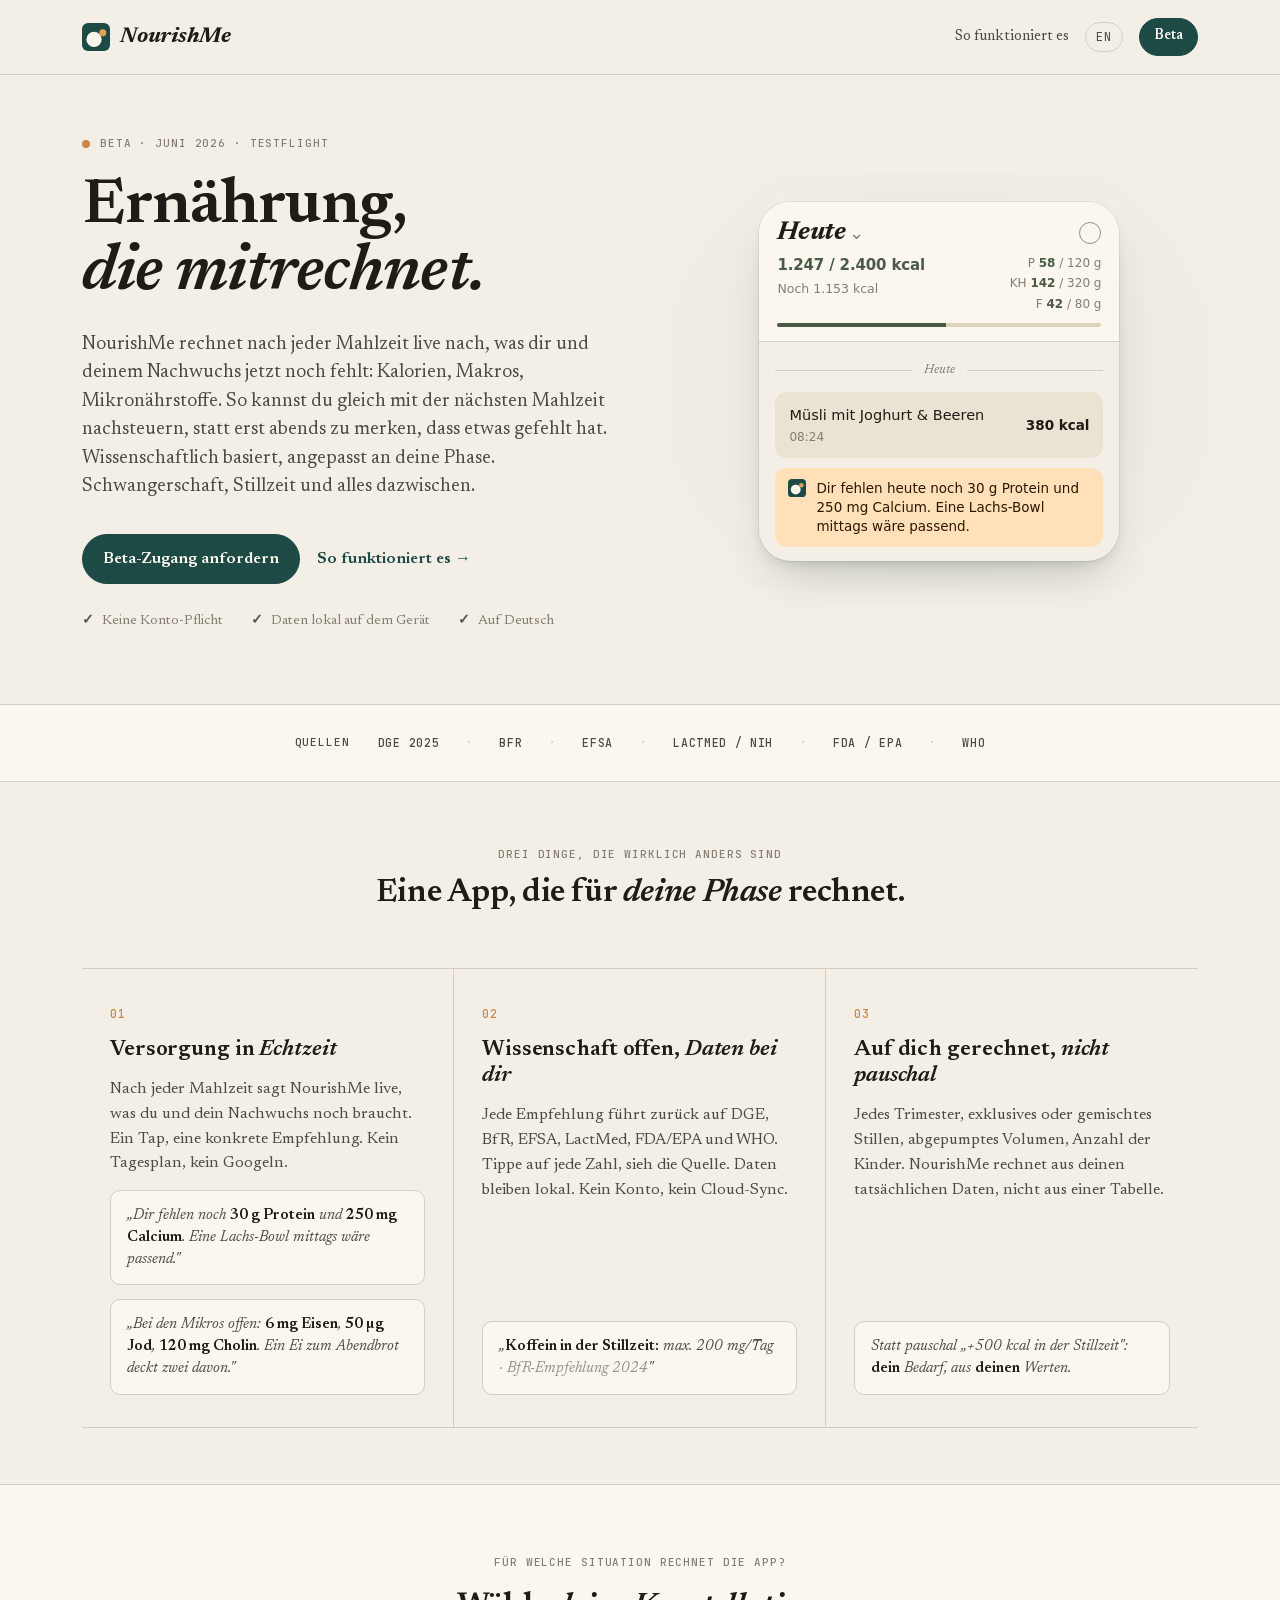
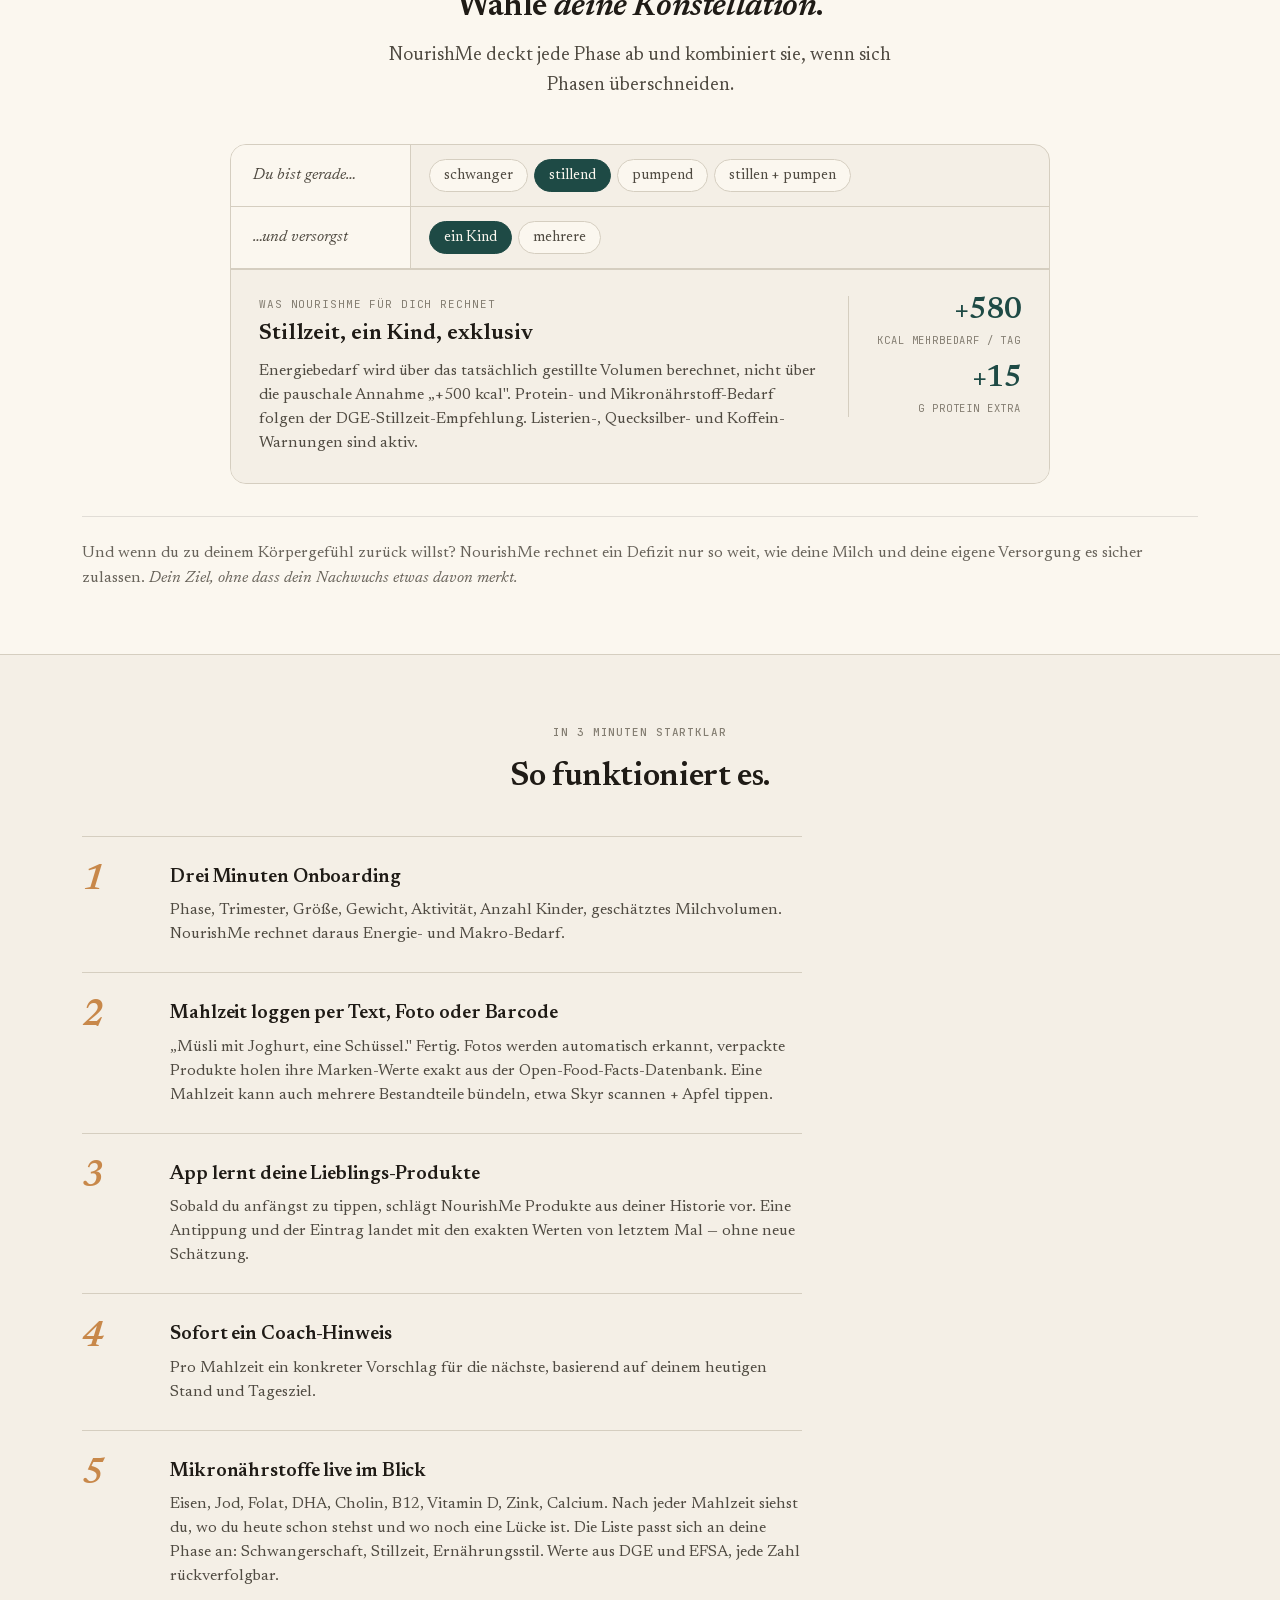
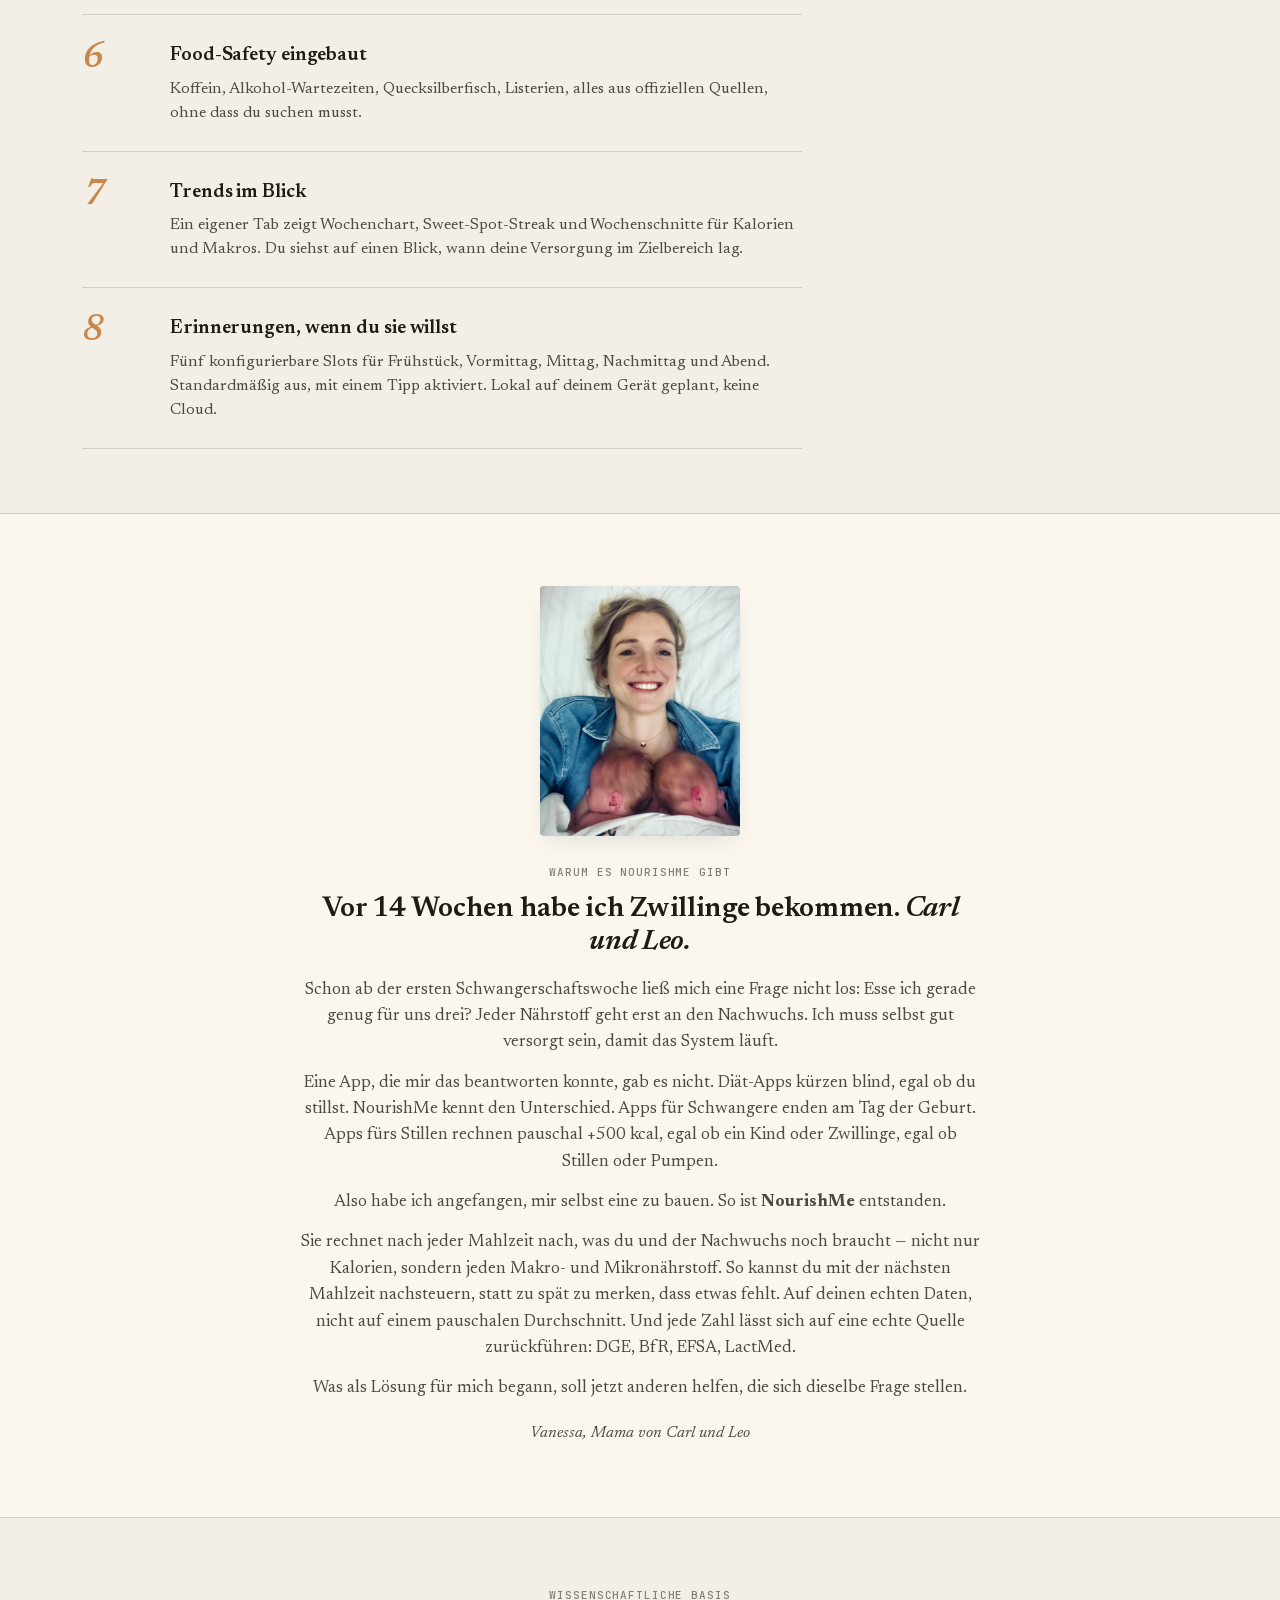
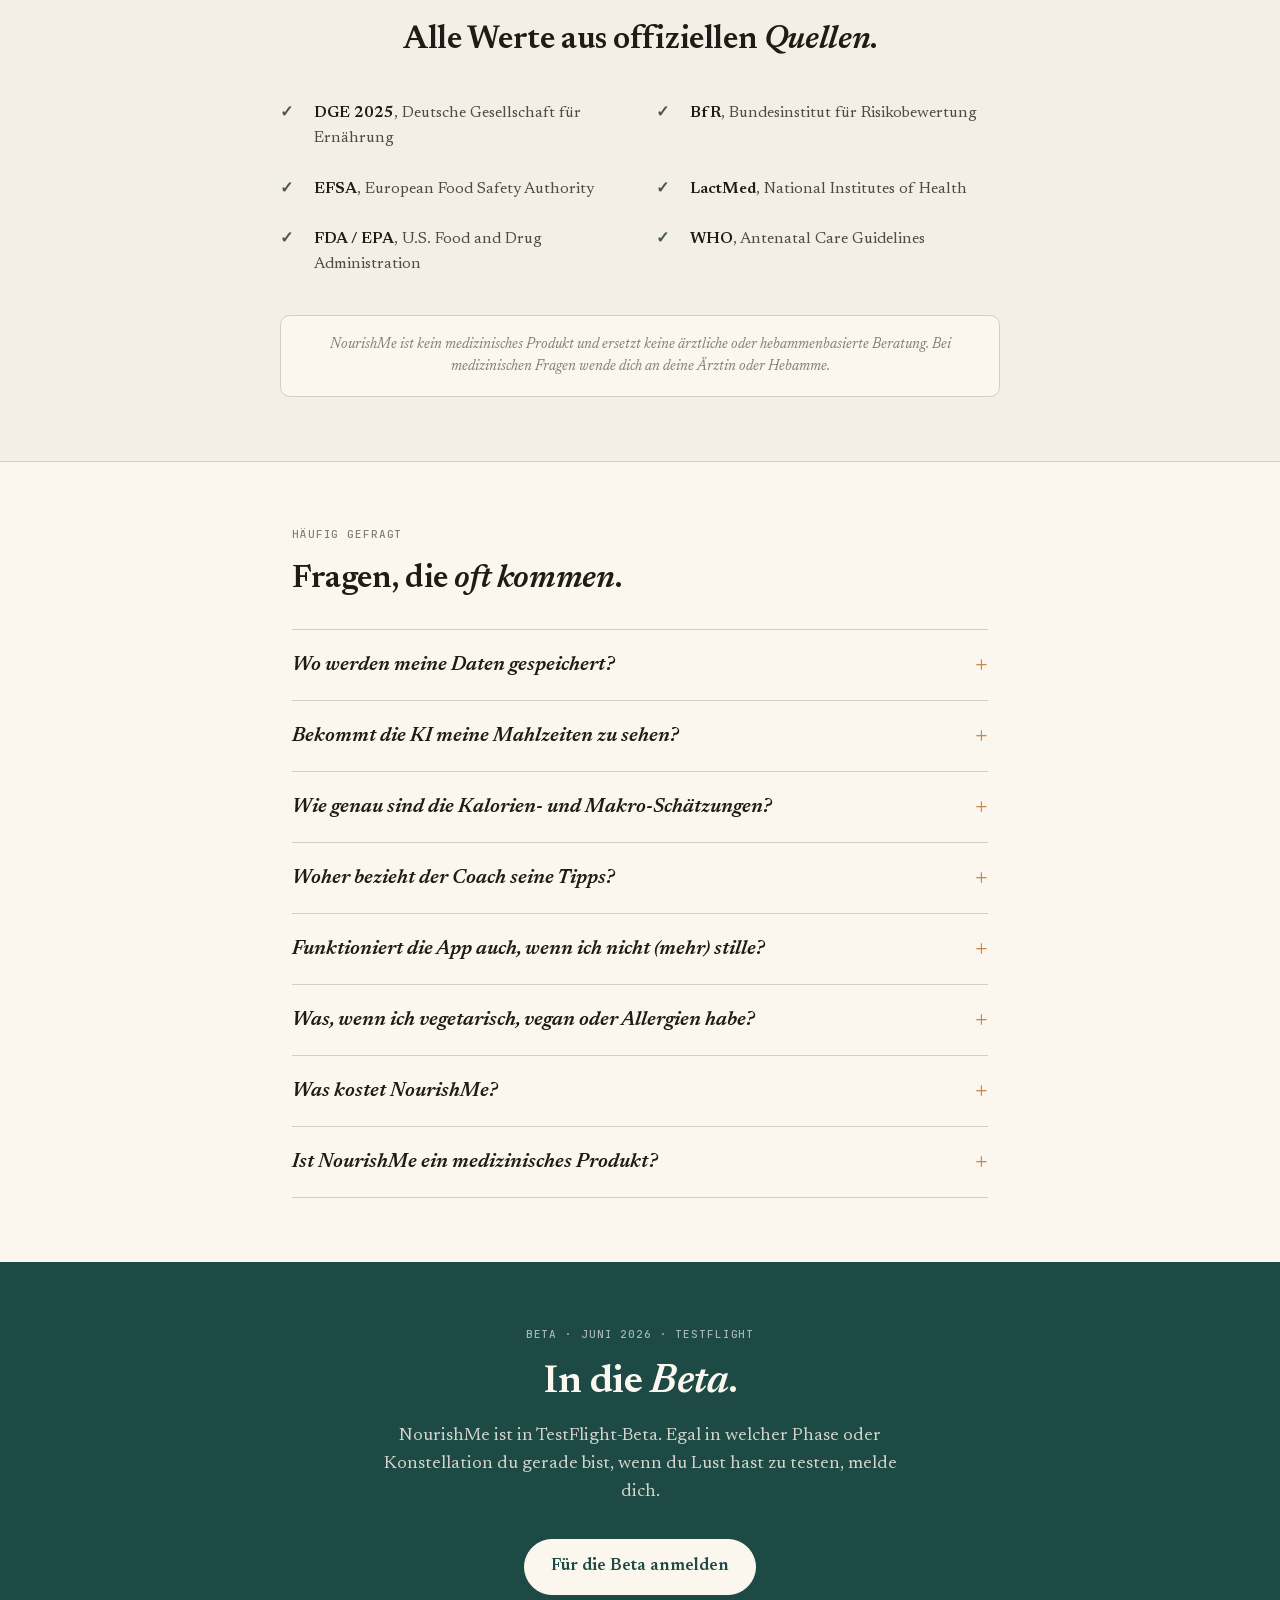
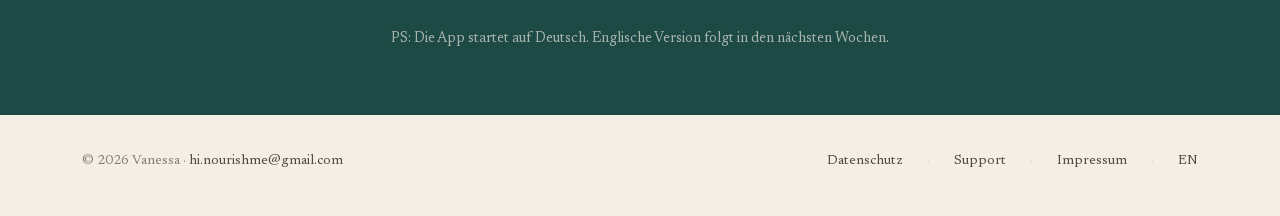
==== docs/index.html @ 686f520e "Landing: sharpen villain line + add the body-focus moment (DE + EN) Per the marketing briefing: now " ====
<!DOCTYPE html>
<html lang="de">
<head>
<meta charset="UTF-8">
<meta name="viewport" content="width=device-width, initial-scale=1">
<title>NourishMe · Ernährung, die mitrechnet.</title>
<style>
  /* Self-hosted variable fonts (latin subset). No external requests. */
  @font-face {
    font-family: 'Newsreader';
    font-style: normal;
    font-weight: 400 700;
    font-display: swap;
    src: url('fonts/newsreader-var.woff2') format('woff2');
  }
  @font-face {
    font-family: 'Newsreader';
    font-style: italic;
    font-weight: 400 700;
    font-display: swap;
    src: url('fonts/newsreader-var-italic.woff2') format('woff2');
  }
  @font-face {
    font-family: 'JetBrains Mono';
    font-style: normal;
    font-weight: 400 700;
    font-display: swap;
    src: url('fonts/jetbrainsmono-var.woff2') format('woff2');
  }
</style>
<style>
  :root {
    --paper:      #F4EFE6;
    --paper-hi:   #FBF7EF;
    --paper-lo:   #EAE2D2;
    --paper-deep: #DDD3BD;
    --ink:        #1F1B16;
    --ink-soft:   #4F4A41;
    --ink-mute:   #847E72;
    --pine:       #1E4A45;
    --pine-deep:  #0F2D2A;
    --pine-soft:  #C6E2DC;
    --amber:      #C8884A;
    --amber-warm: #D89A5B;
    --amber-soft: #FFE0B8;
    --rust:       #9C4623;
    --moss:       #4B5A47;
    --plum:       #6B4554;
    --plum-soft:  #F4D9E3;
    --rule:       #D5CEC0;
    --serif: "Newsreader", Georgia, serif;
    --mono:  "JetBrains Mono", ui-monospace, "SF Mono", monospace;
  }
  * { box-sizing: border-box; }
  html, body { margin: 0; padding: 0; background: var(--paper); color: var(--ink); }
  html { -webkit-text-size-adjust: 100%; }
  body { overflow-x: hidden; } /* belt + braces against the hero glow & wide chip wraps */
  body {
    font-family: var(--serif);
    font-size: 18px;
    line-height: 1.55;
    -webkit-font-smoothing: antialiased;
    text-rendering: optimizeLegibility;
  }
  a { color: var(--pine); text-decoration: none; }
  a:hover { text-decoration: underline; text-underline-offset: 3px; }

  .wrap { max-width: 1180px; margin: 0 auto; padding: 0 32px; }
  .wrap-narrow { max-width: 760px; margin: 0 auto; padding: 0 32px; }

  /* ─────────── Type ─────────── */
  .mono {
    font-family: var(--mono);
    font-size: 11px;
    letter-spacing: 0.08em;
    text-transform: uppercase;
    font-weight: 500;
    color: var(--ink-mute);
  }
  .display {
    font-family: var(--serif);
    font-weight: 600;
    letter-spacing: -0.015em;
    line-height: 1.05;
    color: var(--ink);
    margin: 0;
  }
  .display em { font-style: italic; font-weight: 600; }
  .section-title {
    font-family: var(--serif);
    font-weight: 600;
    font-size: 32px;
    letter-spacing: -0.012em;
    line-height: 1.15;
    color: var(--ink);
    margin: 0;
  }
  .section-title em { font-style: italic; font-weight: 600; }
  .lede {
    font-size: 19px;
    line-height: 1.55;
    color: var(--ink-soft);
    margin: 0;
  }

  /* ─────────── Top bar ─────────── */
  .topbar {
    border-bottom: 0.5px solid var(--rule);
    background: var(--paper);
    position: sticky; top: 0; z-index: 10;
    backdrop-filter: blur(8px);
  }
  .topbar-inner {
    display: flex; align-items: center; gap: 16px;
    padding: 18px 32px;
    max-width: 1180px; margin: 0 auto;
  }
  .brand {
    display: flex; align-items: center; gap: 10px;
    font-family: var(--serif);
    font-style: italic; font-weight: 700;
    font-size: 22px; color: var(--ink);
    letter-spacing: -0.01em;
  }
  .brand svg { display: block; }
  .topbar-spacer { flex: 1; }
  .topbar a.nav { color: var(--ink-soft); font-size: 15px; }
  .topbar a.nav:hover { color: var(--ink); text-decoration: none; }
  /* Language switch: pill-style so it reads as a switch on both desktop
     and mobile, not another nav link. Visible on all screen sizes. */
  .topbar a.nav-lang {
    font-family: var(--mono);
    font-size: 12px; letter-spacing: 0.08em;
    text-transform: uppercase;
    padding: 5px 10px;
    border: 0.5px solid var(--rule);
    border-radius: 999px;
    color: var(--ink-soft);
  }
  .topbar a.nav-lang:hover {
    border-color: var(--ink-mute); color: var(--ink); text-decoration: none;
  }
  /* Compact CTA inside the topbar so it shares the brand-text height
     rather than ballooning the bar to fit a hero-size button. */
  .topbar .btn { padding: 7px 14px; font-size: 14px; }

  /* ─────────── Buttons ─────────── */
  .btn {
    display: inline-flex; align-items: center; gap: 8px;
    padding: 12px 20px;
    border-radius: 999px;
    font-family: var(--serif);
    font-size: 16px; font-weight: 600;
    border: 1.5px solid var(--pine);
    background: var(--pine); color: var(--paper-hi);
    cursor: pointer;
    transition: transform .12s ease, background .12s ease;
    text-decoration: none;
  }
  .btn:hover { background: var(--pine-deep); border-color: var(--pine-deep); text-decoration: none; }
  .btn.ghost {
    background: transparent; color: var(--pine); border-color: transparent;
    padding-left: 8px; padding-right: 8px;
  }
  .btn.ghost:hover { background: transparent; color: var(--pine-deep); text-decoration: underline; text-underline-offset: 3px; }

  /* ─────────── Hero ─────────── */
  .hero {
    padding: 56px 0 72px;
    border-bottom: 0.5px solid var(--rule);
  }
  .hero-grid {
    display: grid;
    grid-template-columns: 1.05fr 1fr;
    gap: 56px;
    align-items: center;
  }
  .hero-eyebrow {
    display: inline-flex; align-items: center; gap: 10px;
    margin-bottom: 22px;
  }
  .hero-eyebrow .dot {
    width: 8px; height: 8px; border-radius: 50%;
    background: var(--amber);
  }
  .hero h1.display {
    font-size: clamp(40px, 5.4vw, 64px);
  }
  .hero-sub {
    margin: 22px 0 32px;
    font-size: 19px;
    line-height: 1.5;
    color: var(--ink-soft);
    max-width: 540px;
  }
  .hero-cta { display: flex; align-items: center; gap: 8px; flex-wrap: wrap; }
  .hero-meta {
    margin-top: 28px;
    display: flex; gap: 28px;
    color: var(--ink-mute);
    font-size: 14px;
    line-height: 1.4;
  }
  .hero-meta .item { display: flex; align-items: center; gap: 8px; }
  .hero-meta .check {
    color: var(--moss); font-weight: 600;
  }

  /* App mockup container */
  .mockup-stage {
    position: relative;
    display: flex; align-items: center; justify-content: center;
    padding: 8px;
  }
  .mockup-stage::before {
    content: "";
    position: absolute; inset: -20px -10px -20px -10px;
    background: radial-gradient(60% 70% at 50% 50%, rgba(30,74,69,0.06), rgba(30,74,69,0));
    z-index: 0;
    pointer-events: none;
  }

  /* ─────────── Mini-screen (CSS-recreated Tagebuch) ─────────── */
  .screen {
    width: 360px;
    background: var(--paper);
    border-radius: 32px;
    box-shadow:
      0 1px 0 rgba(255,255,255,0.6) inset,
      0 24px 48px -16px rgba(15,45,42,0.22),
      0 6px 14px -6px rgba(15,45,42,0.18),
      0 0 0 1px rgba(31,27,22,0.06);
    overflow: hidden;
    position: relative;
    z-index: 1;
    font-family: -apple-system, "SF Pro Text", system-ui, sans-serif;
    font-size: 14px;
  }
  .screen-bar {
    background: var(--paper-hi);
    padding: 18px 18px 14px;
    border-bottom: 0.5px solid var(--rule);
  }
  .screen-bar-top {
    display: flex; align-items: center; justify-content: space-between;
    margin-bottom: 8px;
  }
  .screen-title {
    font-family: var(--serif);
    font-style: italic;
    font-weight: 700;
    font-size: 26px;
    color: var(--ink);
    letter-spacing: -0.015em;
    line-height: 1;
  }
  .screen-kcal-row {
    display: flex; align-items: flex-start; justify-content: space-between;
  }
  .screen-kcal {
    font-weight: 700; font-size: 15px; color: var(--moss);
    letter-spacing: -0.01em;
  }
  .screen-kcal-sub {
    font-size: 12.5px; color: var(--ink-mute); margin-top: 2px;
  }
  .screen-macros {
    display: flex; flex-direction: column; gap: 2px;
    text-align: right; font-size: 12px; color: var(--ink-mute);
  }
  .screen-macros b { color: var(--moss); font-weight: 600; }
  .screen-progress {
    margin-top: 10px; height: 4px;
    background: var(--paper-deep); border-radius: 2px; overflow: hidden;
  }
  .screen-progress span {
    display: block; height: 100%; background: var(--moss); width: 52%;
  }
  .screen-body {
    padding: 14px 16px;
    display: flex; flex-direction: column; gap: 10px;
  }
  .screen-sep {
    display: flex; align-items: center; gap: 12px;
    color: var(--ink-mute); font-family: var(--serif); font-style: italic;
    font-size: 13px;
    margin: 4px 0 2px;
  }
  .screen-sep::before, .screen-sep::after {
    content: ""; flex: 1; height: 0.5px; background: var(--rule);
  }
  .meal {
    background: var(--paper-lo);
    border-radius: 12px;
    padding: 12px 14px;
    display: flex; align-items: center; gap: 10px;
  }
  .meal-text { flex: 1; min-width: 0; }
  .meal-name { font-size: 14.5px; color: var(--ink); font-weight: 500; }
  .meal-time { font-size: 12px; color: var(--ink-mute); margin-top: 1px; }
  .meal-kcal { font-size: 13.5px; color: var(--ink); font-weight: 600; flex-shrink: 0; white-space: nowrap; }
  .coach {
    background: var(--amber-soft);
    border-radius: 12px;
    padding: 11px 13px;
    display: flex; gap: 10px; align-items: flex-start;
    color: #2A1900;
    font-size: 13.5px;
    line-height: 1.4;
  }
  .coach .coach-mark {
    flex-shrink: 0;
  }
  .coach b { font-weight: 600; }

  /* ─────────── Trust strip ─────────── */
  .trust {
    padding: 24px 0;
    border-bottom: 0.5px solid var(--rule);
    background: var(--paper-hi);
  }
  .trust-inner {
    display: flex; align-items: center; gap: 28px; flex-wrap: wrap;
    justify-content: center;
    color: var(--ink-mute);
  }
  .trust .label { color: var(--ink-soft); }
  .trust .source {
    font-family: var(--mono); font-size: 11.5px; letter-spacing: 0.06em;
    text-transform: uppercase; font-weight: 500; color: var(--ink-soft);
  }
  .trust .sep { color: var(--paper-deep); }

  /* ─────────── USPs ─────────── */
  .usps {
    padding: 64px 0 56px;
  }
  .usp-head { text-align: center; margin-bottom: 56px; }
  .usp-head .eyebrow { display: block; margin-bottom: 12px; }
  .usp-grid {
    display: grid;
    grid-template-columns: repeat(3, 1fr);
    gap: 0;
    border-top: 0.5px solid var(--rule);
    border-bottom: 0.5px solid var(--rule);
  }
  .usp {
    padding: 36px 28px 32px;
    border-right: 0.5px solid var(--rule);
    display: flex; flex-direction: column; gap: 14px;
    position: relative;
  }
  .usp:last-child { border-right: none; }
  .usp-num {
    font-family: var(--mono); font-size: 11.5px; letter-spacing: 0.08em;
    color: var(--amber); font-weight: 500;
  }
  .usp-title {
    font-family: var(--serif); font-weight: 600;
    font-size: 22px; line-height: 1.2; color: var(--ink);
    margin: 0; letter-spacing: -0.005em;
  }
  .usp-title em { font-style: italic; font-weight: 600; }
  .usp-body {
    color: var(--ink-soft); font-size: 16px; line-height: 1.55; margin: 0;
  }
  .usp-example {
    margin-top: auto;
    padding: 14px 16px;
    background: var(--paper-hi);
    border: 0.5px solid var(--rule);
    border-radius: 10px;
    font-family: var(--serif);
    font-style: italic;
    font-size: 15px; color: var(--ink-soft); line-height: 1.45;
  }
  .usp-example b { font-style: normal; font-weight: 600; color: var(--ink); }

  /* ─────────── Audience selector ─────────── */
  .audience {
    padding: 64px 0;
    background: var(--paper-hi);
    border-top: 0.5px solid var(--rule);
    border-bottom: 0.5px solid var(--rule);
  }
  .audience-head { text-align: center; margin-bottom: 44px; }
  .audience-head .lede { margin: 16px auto 0; max-width: 560px; }
  .selector {
    max-width: 820px; margin: 0 auto;
    background: var(--paper);
    border: 0.5px solid var(--rule);
    border-radius: 16px;
    overflow: hidden;
  }
  .selector-row {
    display: grid;
    grid-template-columns: 180px 1fr;
    border-bottom: 0.5px solid var(--rule);
  }
  .selector-row:last-of-type { border-bottom: none; }
  .selector-label {
    padding: 18px 22px;
    background: var(--paper-hi);
    border-right: 0.5px solid var(--rule);
    font-family: var(--serif); font-style: italic; color: var(--ink-soft);
    font-size: 16px;
    display: flex; align-items: center;
  }
  .selector-options {
    padding: 14px 18px;
    display: flex; flex-wrap: wrap; gap: 6px;
  }
  .chip {
    appearance: none; cursor: pointer;
    padding: 8px 14px; border-radius: 999px;
    border: 1px solid var(--rule);
    background: var(--paper-hi);
    font-family: var(--serif); font-size: 15px; color: var(--ink-soft);
    transition: all .15s ease;
  }
  .chip:hover { border-color: var(--ink-mute); color: var(--ink); }
  .chip[aria-pressed="true"] {
    background: var(--pine); color: var(--paper-hi); border-color: var(--pine);
  }
  .selector-output {
    padding: 26px 28px 28px;
    background: var(--paper);
    border-top: 0.5px solid var(--rule);
    display: grid;
    grid-template-columns: 1fr auto;
    gap: 18px 32px;
    align-items: start;
  }
  .selector-output-label {
    font-family: var(--mono); font-size: 11px; letter-spacing: 0.08em;
    text-transform: uppercase; color: var(--ink-mute); margin-bottom: 8px;
  }
  .selector-output-headline {
    font-family: var(--serif); font-weight: 600;
    font-size: 22px; line-height: 1.25; color: var(--ink);
    letter-spacing: -0.005em; margin: 0 0 10px;
  }
  .selector-output-headline em { font-style: italic; font-weight: 600; color: var(--pine); }
  .selector-output-body {
    color: var(--ink-soft); font-size: 16px; line-height: 1.5; margin: 0;
  }
  .selector-output-numbers {
    text-align: right;
    border-left: 0.5px solid var(--rule);
    padding-left: 28px;
    min-width: 160px;
  }
  .selector-output-numbers .num {
    font-family: var(--serif); font-weight: 600;
    font-size: 30px; color: var(--pine); letter-spacing: -0.02em;
    line-height: 1; display: block;
  }
  .selector-output-numbers .num-label {
    font-family: var(--mono); font-size: 10.5px; letter-spacing: 0.08em;
    text-transform: uppercase; color: var(--ink-mute); margin-top: 6px;
    display: block;
  }
  .selector-output-numbers .row + .row { margin-top: 16px; }

  /* ─────────── How it works ─────────── */
  .how {
    padding: 64px 0;
  }
  .how-head { text-align: center; margin-bottom: 40px; }
  .how-steps {
    max-width: 720px; margin: 0 auto;
    display: flex; flex-direction: column;
  }
  .step {
    display: grid;
    grid-template-columns: 64px 1fr;
    gap: 24px;
    padding: 26px 0;
    border-top: 0.5px solid var(--rule);
  }
  .step:last-child { border-bottom: 0.5px solid var(--rule); }
  .step-num {
    font-family: var(--serif); font-style: italic; font-weight: 600;
    font-size: 36px; color: var(--amber); line-height: 1;
    letter-spacing: -0.02em;
  }
  .step-title {
    font-family: var(--serif); font-weight: 600;
    font-size: 19px; color: var(--ink); margin: 0 0 6px;
    letter-spacing: -0.005em;
  }
  .step-body {
    color: var(--ink-soft); font-size: 16px; line-height: 1.5; margin: 0;
  }

  /* ─────────── Story ─────────── */
  .story {
    padding: 72px 0;
    background: var(--paper-hi);
    border-top: 0.5px solid var(--rule);
    border-bottom: 0.5px solid var(--rule);
  }
  /* Centered editorial: portrait on top, text below, everything aligned
     on the page's central axis. Was a 2-column grid before. */
  .story-grid {
    display: flex;
    flex-direction: column;
    align-items: center;
    gap: 28px;
    max-width: 680px;
    margin: 0 auto;
    text-align: center;
  }
  .story-photo {
    width: 200px; height: 250px;
    overflow: hidden;
    border-radius: 4px;
    background: var(--paper-lo);
    box-shadow: 0 8px 24px -10px rgba(15,45,42,0.18);
  }
  .story-photo img { width: 100%; height: 100%; object-fit: cover; display: block; }
  .story-content { width: 100%; }
  .story-content .mono { display: block; margin-bottom: 12px; }
  .story-content h2 {
    font-family: var(--serif); font-weight: 600;
    font-size: 28px; line-height: 1.2; color: var(--ink);
    letter-spacing: -0.01em; margin: 0 0 18px;
  }
  .story-content h2 em { font-style: italic; }
  .story-content p {
    color: var(--ink-soft); font-size: 17px; line-height: 1.55; margin: 0 0 14px;
  }
  .story-content p:last-child { margin-bottom: 0; }
  .story-sign {
    margin-top: 18px;
    font-family: var(--serif); font-style: italic;
    color: var(--ink-soft); font-size: 16px;
  }

  /* ─────────── Wissenschaftliche Basis ─────────── */
  .basis {
    padding: 64px 0;
  }
  .basis-head { text-align: center; margin-bottom: 36px; }
  .basis-list {
    max-width: 720px; margin: 0 auto;
    display: grid;
    grid-template-columns: 1fr 1fr;
    gap: 14px 32px;
    padding: 0;
    list-style: none;
  }
  .basis-list li {
    display: grid;
    grid-template-columns: 24px 1fr;
    gap: 10px;
    color: var(--ink-soft);
    font-size: 16px;
    padding: 6px 0;
  }
  .basis-list li::before {
    content: "✓"; color: var(--moss); font-weight: 700;
  }
  .basis-list li b { color: var(--ink); font-weight: 600; }
  .disclaimer {
    max-width: 720px; margin: 32px auto 0;
    padding: 18px 22px;
    background: var(--paper-hi);
    border: 0.5px solid var(--rule);
    border-radius: 10px;
    font-size: 14.5px; color: var(--ink-mute); line-height: 1.5;
    font-family: var(--serif); font-style: italic;
    text-align: center;
  }

  /* ─────────── Beta CTA ─────────── */
  .beta {
    padding: 64px 0;
    background: var(--pine);
    color: var(--paper-hi);
    text-align: center;
  }
  .beta .mono { color: rgba(255,255,255,0.6); margin-bottom: 18px; display: block; }
  .beta h2 {
    font-family: var(--serif); font-weight: 600;
    font-size: 40px; line-height: 1.1; color: var(--paper-hi);
    letter-spacing: -0.015em; margin: 0 0 18px;
  }
  .beta h2 em { font-style: italic; }
  .beta p {
    max-width: 540px; margin: 0 auto 32px;
    font-size: 18px; line-height: 1.55;
    color: rgba(244,239,230,0.85);
  }
  .beta .btn {
    background: var(--paper-hi); color: var(--pine);
    border-color: var(--paper-hi);
    padding: 14px 26px; font-size: 17px;
  }
  .beta .btn:hover { background: #fff; border-color: #fff; }
  .beta-foot {
    margin-top: 32px;
    font-size: 14.5px;
    color: rgba(244,239,230,0.65);
    line-height: 1.6;
  }

  /* ─────────── FAQ ─────────── */
  .faq {
    padding: 64px 0;
    background: var(--paper-hi);
    border-top: 0.5px solid var(--rule);
  }
  .faq .mono { color: var(--ink-mute); margin-bottom: 18px; display: block; }
  .faq-list { margin-top: 32px; }
  .faq-item {
    border-top: 0.5px solid var(--rule);
    padding: 22px 0;
  }
  .faq-item:last-of-type { border-bottom: 0.5px solid var(--rule); }
  .faq-item summary {
    font-family: var(--serif);
    font-style: italic;
    font-weight: 600;
    font-size: 20px;
    line-height: 1.3;
    color: var(--ink);
    cursor: pointer;
    list-style: none;
    position: relative;
    padding-right: 32px;
  }
  .faq-item summary::-webkit-details-marker { display: none; }
  .faq-item summary::after {
    content: "+";
    position: absolute;
    right: 0; top: -2px;
    font-family: var(--serif);
    font-style: normal;
    font-weight: 400;
    font-size: 28px;
    color: var(--amber);
    line-height: 1;
  }
  .faq-item[open] summary::after { content: "−"; }
  .faq-item p {
    margin: 12px 0 0;
    font-family: var(--serif);
    color: var(--ink-soft);
    line-height: 1.6;
    font-size: 16.5px;
  }

  /* ─────────── Footer ─────────── */
  footer {
    padding: 36px 0 44px;
    background: var(--paper);
    color: var(--ink-mute);
    font-size: 14px;
  }
  .footer-inner {
    display: flex; align-items: center; gap: 24px; flex-wrap: wrap;
  }
  .footer-inner a { color: var(--ink-soft); }
  .footer-inner .sep-dot { color: var(--paper-deep); }
  .footer-inner .grow { flex: 1; }

  /* ─────────── Layout responsive ─────────── */
  @media (max-width: 880px) {
    .hero { padding: 36px 0 48px; }
    .hero-grid { grid-template-columns: 1fr; gap: 36px; }
    .mockup-stage { order: -1; }
    .screen { width: min(340px, 86vw); }
    .section-title { font-size: 26px; }
    .topbar-inner { padding: 14px 20px; }
    .wrap, .wrap-narrow { padding: 0 20px; }
    .usps, .audience, .how, .story, .basis, .beta { padding-top: 52px; padding-bottom: 48px; }
    .usp-grid { grid-template-columns: 1fr; }
    .usp { border-right: none; border-bottom: 0.5px solid var(--rule); }
    .usp:last-child { border-bottom: none; }
    .selector-row { grid-template-columns: 1fr; }
    .selector-label { border-right: none; border-bottom: 0.5px solid var(--rule); padding: 14px 18px 6px; }
    .selector-output { grid-template-columns: 1fr; }
    .selector-output-numbers { border-left: none; border-top: 0.5px solid var(--rule); padding-left: 0; padding-top: 18px; text-align: left; }
    .story-grid { grid-template-columns: 1fr; gap: 28px; }
    .story-photo { width: 180px; height: 220px; }
    .basis-list { grid-template-columns: 1fr; }
    .beta h2 { font-size: 30px; }
  }

  /* ─────────── Phones (≤600px) ─────────── */
  @media (max-width: 600px) {
    body { font-size: 17px; }
    .wrap, .wrap-narrow { padding: 0 18px; }

    /* Topbar: tighter, brand smaller, hide the "So funktioniert es" nav
       link entirely, the Beta button stays for the only CTA. */
    .topbar-inner { padding: 12px 18px; gap: 10px; }
    .brand { font-size: 19px; }
    .nav-desktop-only { display: none; }
    .topbar a.nav { font-size: 14px; }

    /* Hero */
    .hero { padding: 24px 0 40px; }
    .hero-grid { gap: 28px; text-align: center; }
    .hero h1.display { font-size: clamp(32px, 8vw, 40px); line-height: 1.08; }
    .hero-sub { font-size: 17px; margin: 18px auto 24px; }
    .hero-cta { gap: 6px; justify-content: center; }
    .hero-cta .btn { padding: 12px 18px; font-size: 15px; }
    .hero-meta { gap: 18px; flex-wrap: wrap; font-size: 13.5px; justify-content: center; }
    .hero-eyebrow { justify-content: center; }

    /* Mockup centered explicitly and the glow can't bleed past the viewport */
    .mockup-stage { margin: 0 auto; }
    .mockup-stage::before { inset: -8px 0 -8px 0; }
    .screen { width: min(320px, 88vw); border-radius: 28px; }

    /* Trust strip: stack source pills tighter, allow wraps */
    .trust { padding: 18px 0; }
    .trust-inner { gap: 12px 16px; }

    /* Section vertical rhythm */
    .usps, .audience, .how, .story, .basis, .beta { padding-top: 40px; padding-bottom: 40px; }
    .section-title { font-size: 24px; }

    /* USPs cards */
    .usp { padding: 28px 22px; }
    .usp-title { font-size: 20px; }
    .usp-body { font-size: 15.5px; }
    .usp-example { font-size: 14.5px; padding: 12px 14px; }

    /* Selector chips a bit smaller so they wrap less often */
    .audience-head { margin-bottom: 32px; }
    .selector-label { font-size: 15px; padding: 12px 16px 4px; }
    .selector-options { padding: 12px 14px; gap: 6px; }
    .chip { padding: 7px 12px; font-size: 14px; }
    .selector-output { padding: 22px 18px 22px; gap: 14px; }
    .selector-output-headline { font-size: 20px; }
    .selector-output-body { font-size: 15.5px; }
    .selector-output-numbers { padding-top: 14px; min-width: 0; }
    .selector-output-numbers .num { font-size: 26px; }

    /* How steps */
    .how-head { margin-bottom: 36px; }
    .step { grid-template-columns: 44px 1fr; gap: 16px; padding: 22px 0; }
    .step-num { font-size: 30px; }
    .step-title { font-size: 17px; }
    .step-body { font-size: 15.5px; }

    /* Story */
    .story-grid { gap: 22px; }
    .story-photo { width: 140px; height: 180px; }
    .story-content h2 { font-size: 24px; }
    .story-content p { font-size: 16px; }

    /* Wissenschaftliche Basis */
    .basis-head { margin-bottom: 28px; }
    .basis-list { gap: 8px; }
    .basis-list li { font-size: 15.5px; }
    .disclaimer { font-size: 13.5px; padding: 14px 16px; margin-top: 24px; }

    /* Beta CTA */
    .beta h2 { font-size: 26px; line-height: 1.15; }
    .beta p { font-size: 16px; margin-bottom: 24px; }
    .beta .btn { padding: 13px 22px; font-size: 16px; }
    .beta-foot { font-size: 13.5px; margin-top: 24px; padding: 0 12px; }

    /* Footer: stack vertically on phones */
    footer { padding: 28px 0 32px; font-size: 13.5px; }
    .footer-inner { gap: 6px 12px; }
    .footer-inner .grow { flex-basis: 100%; margin-bottom: 8px; }
  }
</style>
</head>
<body>

<!-- ─────────── Top bar ─────────── -->
<header class="topbar">
  <div class="topbar-inner">
    <a href="#top" class="brand" aria-label="NourishMe">
      <svg width="28" height="28" viewBox="0 0 1024 1024" aria-hidden="true">
        <rect width="1024" height="1024" rx="220" fill="#1E4A45"/>
        <circle cx="440" cy="600" r="280" fill="#FAF6EE"/>
        <circle cx="760" cy="360" r="130" fill="#E0A258"/>
      </svg>
      NourishMe
    </a>
    <div class="topbar-spacer"></div>
    <a href="#wie" class="nav nav-desktop-only">So funktioniert es</a>
    <a href="index-en.html" class="nav nav-lang">EN</a>
    <a href="#beta" class="btn">Beta</a>
  </div>
</header>

<!-- ─────────── Hero ─────────── -->
<section class="hero">
  <div class="wrap hero-grid">
    <div>
      <div class="hero-eyebrow">
        <span class="dot"></span>
        <span class="mono">Beta · Juni 2026 · TestFlight</span>
      </div>
      <h1 class="display">Ernährung,<br><em>die mitrechnet.</em></h1>
      <p class="hero-sub">
        NourishMe rechnet nach jeder Mahlzeit live nach, was dir und deinem Nachwuchs jetzt noch fehlt: Kalorien, Makros, Mikronährstoffe. So kannst du gleich mit der nächsten Mahlzeit nachsteuern, statt erst abends zu merken, dass etwas gefehlt hat. Wissenschaftlich basiert, angepasst an deine Phase. Schwangerschaft, Stillzeit und alles dazwischen.
      </p>
      <div class="hero-cta">
        <a href="#beta" class="btn">Beta-Zugang anfordern</a>
        <a href="#wie" class="btn ghost">So funktioniert es →</a>
      </div>
      <div class="hero-meta">
        <span class="item"><span class="check">✓</span> Keine Konto-Pflicht</span>
        <span class="item"><span class="check">✓</span> Daten lokal auf dem Gerät</span>
        <span class="item"><span class="check">✓</span> Auf Deutsch</span>
      </div>
    </div>

    <div class="mockup-stage">
      <div class="screen" role="img" aria-label="Vorschau der NourishMe App: Tagebuch-Screen mit Tagesziel und Coach-Antwort">
        <div class="screen-bar">
          <div class="screen-bar-top">
            <div class="screen-title">Heute<span style="color: var(--ink-mute); font-style: normal; font-weight: 400; font-size: 18px;">  ⌄</span></div>
            <div style="width: 22px; height: 22px; border: 1.5px solid var(--pine); border-radius: 50%; opacity: 0.55;"></div>
          </div>
          <div class="screen-kcal-row">
            <div>
              <div class="screen-kcal">1.247 / 2.400 kcal</div>
              <div class="screen-kcal-sub">Noch 1.153 kcal</div>
            </div>
            <div class="screen-macros">
              <div>P&nbsp;<b>58</b>&nbsp;/ 120 g</div>
              <div>KH&nbsp;<b>142</b>&nbsp;/ 320 g</div>
              <div>F&nbsp;<b>42</b>&nbsp;/ 80 g</div>
            </div>
          </div>
          <div class="screen-progress"><span></span></div>
        </div>
        <div class="screen-body">
          <div class="screen-sep">Heute</div>
          <div class="meal">
            <div class="meal-text">
              <div class="meal-name">Müsli mit Joghurt &amp; Beeren</div>
              <div class="meal-time">08:24</div>
            </div>
            <div class="meal-kcal">380 kcal</div>
          </div>
          <div class="coach">
            <svg class="coach-mark" width="18" height="18" viewBox="0 0 1024 1024" aria-hidden="true">
              <rect width="1024" height="1024" rx="220" fill="#1E4A45"/>
              <circle cx="440" cy="600" r="280" fill="#FAF6EE"/>
              <circle cx="760" cy="360" r="130" fill="#E0A258"/>
            </svg>
            <div>Dir fehlen heute noch 30&nbsp;g Protein und 250&nbsp;mg Calcium. Eine Lachs-Bowl mittags wäre passend.</div>
          </div>
        </div>
      </div>
    </div>
  </div>
</section>

<!-- ─────────── Trust strip ─────────── -->
<section class="trust">
  <div class="wrap trust-inner">
    <span class="mono label">Quellen</span>
    <span class="source">DGE 2025</span><span class="sep">·</span>
    <span class="source">BfR</span><span class="sep">·</span>
    <span class="source">EFSA</span><span class="sep">·</span>
    <span class="source">LactMed / NIH</span><span class="sep">·</span>
    <span class="source">FDA / EPA</span><span class="sep">·</span>
    <span class="source">WHO</span>
  </div>
</section>

<!-- ─────────── USPs ─────────── -->
<section class="usps">
  <div class="wrap">
    <div class="usp-head">
      <span class="mono eyebrow">Drei Dinge, die wirklich anders sind</span>
      <h2 class="section-title">Eine App, die für <em>deine Phase</em> rechnet.</h2>
    </div>
    <div class="usp-grid">
      <div class="usp">
        <span class="usp-num">01</span>
        <h3 class="usp-title">Versorgung in <em>Echtzeit</em></h3>
        <p class="usp-body">
          Nach jeder Mahlzeit sagt NourishMe live, was du und dein Nachwuchs noch braucht. Ein Tap, eine konkrete Empfehlung. Kein Tagesplan, kein Googeln.
        </p>
        <div class="usp-example">
          „Dir fehlen noch <b>30&nbsp;g Protein</b> und <b>250&nbsp;mg Calcium</b>. Eine Lachs-Bowl mittags wäre passend."
        </div>
        <div class="usp-example">
          „Bei den Mikros offen: <b>6&nbsp;mg Eisen</b>, <b>50&nbsp;µg Jod</b>, <b>120&nbsp;mg Cholin</b>. Ein Ei zum Abendbrot deckt zwei davon."
        </div>
      </div>
      <div class="usp">
        <span class="usp-num">02</span>
        <h3 class="usp-title">Wissenschaft offen, <em>Daten bei dir</em></h3>
        <p class="usp-body">
          Jede Empfehlung führt zurück auf DGE, BfR, EFSA, LactMed, FDA/EPA und WHO. Tippe auf jede Zahl, sieh die Quelle. Daten bleiben lokal. Kein Konto, kein Cloud-Sync.
        </p>
        <div class="usp-example">
          „<b>Koffein in der Stillzeit:</b> max. 200&nbsp;mg/Tag <span style="opacity:.6">· BfR-Empfehlung 2024</span>"
        </div>
      </div>
      <div class="usp">
        <span class="usp-num">03</span>
        <h3 class="usp-title">Auf dich gerechnet, <em>nicht pauschal</em></h3>
        <p class="usp-body">
          Jedes Trimester, exklusives oder gemischtes Stillen, abgepumptes Volumen, Anzahl der Kinder. NourishMe rechnet aus deinen tatsächlichen Daten, nicht aus einer Tabelle.
        </p>
        <div class="usp-example">
          Statt pauschal „+500&nbsp;kcal in der Stillzeit": <b>dein</b> Bedarf, aus <b>deinen</b> Werten.
        </div>
      </div>
    </div>
  </div>
</section>

<!-- ─────────── Audience selector (interactive) ─────────── -->
<section class="audience">
  <div class="wrap">
    <div class="audience-head">
      <span class="mono">Für welche Situation rechnet die App?</span>
      <h2 class="section-title" style="margin-top:12px;">Wähle <em>deine Konstellation</em>.</h2>
      <p class="lede">NourishMe deckt jede Phase ab und kombiniert sie, wenn sich Phasen überschneiden.</p>
    </div>

    <div class="selector" id="selector">
      <div class="selector-row">
        <div class="selector-label">Du bist gerade…</div>
        <div class="selector-options" role="group" aria-label="Phase">
          <button class="chip" data-axis="phase" data-value="schwanger">schwanger</button>
          <button class="chip" data-axis="phase" data-value="stillend" aria-pressed="true">stillend</button>
          <button class="chip" data-axis="phase" data-value="pumpend">pumpend</button>
          <button class="chip" data-axis="phase" data-value="gemischt">stillen + pumpen</button>
        </div>
      </div>
      <div class="selector-row">
        <div class="selector-label">…und versorgst</div>
        <div class="selector-options" role="group" aria-label="Anzahl Kinder">
          <button class="chip" data-axis="count" data-value="einling" aria-pressed="true">ein Kind</button>
          <button class="chip" data-axis="count" data-value="mehrlinge">mehrere</button>
        </div>
      </div>
      <div class="selector-output" id="selector-output">
        <div>
          <div class="selector-output-label">Was NourishMe für dich rechnet</div>
          <h3 class="selector-output-headline" id="out-headline">Stillzeit, ein Kind, exklusiv</h3>
          <p class="selector-output-body" id="out-body">
            Energiebedarf wird über das tatsächlich gestillte Volumen berechnet, nicht über die pauschale Annahme „+500 kcal". Protein- und Mikronährstoff-Bedarf folgen der DGE-Stillzeit-Empfehlung. Listerien-, Quecksilber- und Koffein-Warnungen sind aktiv.
          </p>
        </div>
        <div class="selector-output-numbers">
          <div class="row">
            <span class="num" id="out-kcal">+580</span>
            <span class="num-label">kcal Mehrbedarf / Tag</span>
          </div>
          <div class="row">
            <span class="num" id="out-protein">+15</span>
            <span class="num-label">g Protein extra</span>
          </div>
        </div>
      </div>
    </div>
    <p class="lede" style="margin-top:32px;font-size:16px;opacity:.85;border-top:1px solid var(--ink-15, rgba(0,0,0,.12));padding-top:24px;">
      Und wenn du zu deinem Körpergefühl zurück willst? NourishMe rechnet ein Defizit nur so weit, wie deine Milch und deine eigene Versorgung es sicher zulassen. <em>Dein Ziel, ohne dass dein Nachwuchs etwas davon merkt.</em>
    </p>
  </div>
</section>

<!-- ─────────── How it works ─────────── -->
<section class="how" id="wie">
  <div class="wrap">
    <div class="how-head">
      <span class="mono">In 3 Minuten startklar</span>
      <h2 class="section-title" style="margin-top:12px;">So funktioniert es.</h2>
    </div>
    <ol class="how-steps" style="list-style:none; padding:0; margin:0;">
      <li class="step">
        <div class="step-num">1</div>
        <div>
          <h3 class="step-title">Drei Minuten Onboarding</h3>
          <p class="step-body">Phase, Trimester, Größe, Gewicht, Aktivität, Anzahl Kinder, geschätztes Milchvolumen. NourishMe rechnet daraus Energie- und Makro-Bedarf.</p>
        </div>
      </li>
      <li class="step">
        <div class="step-num">2</div>
        <div>
          <h3 class="step-title">Mahlzeit loggen per Text, Foto oder Barcode</h3>
          <p class="step-body">„Müsli mit Joghurt, eine Schüssel." Fertig. Fotos werden automatisch erkannt, verpackte Produkte holen ihre Marken-Werte exakt aus der Open-Food-Facts-Datenbank. Eine Mahlzeit kann auch mehrere Bestandteile bündeln, etwa Skyr scannen + Apfel tippen.</p>
        </div>
      </li>
      <li class="step">
        <div class="step-num">3</div>
        <div>
          <h3 class="step-title">App lernt deine Lieblings-Produkte</h3>
          <p class="step-body">Sobald du anfängst zu tippen, schlägt NourishMe Produkte aus deiner Historie vor. Eine Antippung und der Eintrag landet mit den exakten Werten von letztem Mal — ohne neue Schätzung.</p>
        </div>
      </li>
      <li class="step">
        <div class="step-num">4</div>
        <div>
          <h3 class="step-title">Sofort ein Coach-Hinweis</h3>
          <p class="step-body">Pro Mahlzeit ein konkreter Vorschlag für die nächste, basierend auf deinem heutigen Stand und Tagesziel.</p>
        </div>
      </li>
      <li class="step">
        <div class="step-num">5</div>
        <div>
          <h3 class="step-title">Mikronährstoffe live im Blick</h3>
          <p class="step-body">Eisen, Jod, Folat, DHA, Cholin, B12, Vitamin D, Zink, Calcium. Nach jeder Mahlzeit siehst du, wo du heute schon stehst und wo noch eine Lücke ist. Die Liste passt sich an deine Phase an: Schwangerschaft, Stillzeit, Ernährungsstil. Werte aus DGE und EFSA, jede Zahl rückverfolgbar.</p>
        </div>
      </li>
      <li class="step">
        <div class="step-num">6</div>
        <div>
          <h3 class="step-title">Food-Safety eingebaut</h3>
          <p class="step-body">Koffein, Alkohol-Wartezeiten, Quecksilberfisch, Listerien, alles aus offiziellen Quellen, ohne dass du suchen musst.</p>
        </div>
      </li>
      <li class="step">
        <div class="step-num">7</div>
        <div>
          <h3 class="step-title">Trends im Blick</h3>
          <p class="step-body">Ein eigener Tab zeigt Wochenchart, Sweet-Spot-Streak und Wochenschnitte für Kalorien und Makros. Du siehst auf einen Blick, wann deine Versorgung im Zielbereich lag.</p>
        </div>
      </li>
      <li class="step">
        <div class="step-num">8</div>
        <div>
          <h3 class="step-title">Erinnerungen, wenn du sie willst</h3>
          <p class="step-body">Fünf konfigurierbare Slots für Frühstück, Vormittag, Mittag, Nachmittag und Abend. Standardmäßig aus, mit einem Tipp aktiviert. Lokal auf deinem Gerät geplant, keine Cloud.</p>
        </div>
      </li>
    </ol>
  </div>
</section>

<!-- ─────────── Story (Vanessa) ─────────── -->
<section class="story">
  <div class="wrap">
    <div class="story-grid">
      <div class="story-photo">
        <img src="vanessa-portrait.jpg" alt="Vanessa, Gründerin von NourishMe">
      </div>
      <div class="story-content">
        <span class="mono">Warum es NourishMe gibt</span>
        <h2>Vor 14 Wochen habe ich Zwillinge bekommen. <em>Carl und Leo.</em></h2>
        <p>
          Schon ab der ersten Schwangerschaftswoche ließ mich eine Frage nicht los: Esse ich gerade genug für uns drei? Jeder Nährstoff geht erst an den Nachwuchs. Ich muss selbst gut versorgt sein, damit das System läuft.
        </p>
        <p>
          Eine App, die mir das beantworten konnte, gab es nicht. Diät-Apps kürzen blind, egal ob du stillst. NourishMe kennt den Unterschied. Apps für Schwangere enden am Tag der Geburt. Apps fürs Stillen rechnen pauschal +500 kcal, egal ob ein Kind oder Zwillinge, egal ob Stillen oder Pumpen.
        </p>
        <p>
          Also habe ich angefangen, mir selbst eine zu bauen. So ist <b>NourishMe</b> entstanden.
        </p>
        <p>
          Sie rechnet nach jeder Mahlzeit nach, was du und der Nachwuchs noch braucht — nicht nur Kalorien, sondern jeden Makro- und Mikronährstoff. So kannst du mit der nächsten Mahlzeit nachsteuern, statt zu spät zu merken, dass etwas fehlt. Auf deinen echten Daten, nicht auf einem pauschalen Durchschnitt. Und jede Zahl lässt sich auf eine echte Quelle zurückführen: DGE, BfR, EFSA, LactMed.
        </p>
        <p>
          Was als Lösung für mich begann, soll jetzt anderen helfen, die sich dieselbe Frage stellen.
        </p>
        <div class="story-sign">Vanessa, Mama von Carl und Leo</div>
      </div>
    </div>
  </div>
</section>

<!-- ─────────── Wissenschaftliche Basis ─────────── -->
<section class="basis">
  <div class="wrap">
    <div class="basis-head">
      <span class="mono">Wissenschaftliche Basis</span>
      <h2 class="section-title" style="margin-top:12px;">Alle Werte aus offiziellen <em>Quellen</em>.</h2>
    </div>
    <ul class="basis-list">
      <li><span><b>DGE 2025</b>, Deutsche Gesellschaft für Ernährung</span></li>
      <li><span><b>BfR</b>, Bundesinstitut für Risikobewertung</span></li>
      <li><span><b>EFSA</b>, European Food Safety Authority</span></li>
      <li><span><b>LactMed</b>, National Institutes of Health</span></li>
      <li><span><b>FDA / EPA</b>, U.S. Food and Drug Administration</span></li>
      <li><span><b>WHO</b>, Antenatal Care Guidelines</span></li>
    </ul>
    <p class="disclaimer">
      NourishMe ist kein medizinisches Produkt und ersetzt keine ärztliche oder hebammenbasierte Beratung. Bei medizinischen Fragen wende dich an deine Ärztin oder Hebamme.
    </p>
  </div>
</section>

<!-- ─────────── FAQ ─────────── -->
<section class="faq">
  <div class="wrap-narrow">
    <span class="mono">Häufig gefragt</span>
    <h2 class="section-title" style="margin-top:12px;">Fragen, die <em>oft kommen</em>.</h2>
    <div class="faq-list">
      <details class="faq-item">
        <summary>Wo werden meine Daten gespeichert?</summary>
        <p>Mahlzeiten, Profil, Gewicht und Einstellungen liegen ausschließlich lokal auf deinem iPhone, in einer geräteinternen Datenbank. Kein Cloud-Account, kein Sync, kein Server hält eine Kopie. Wenn du die App löschst, sind die Daten weg.</p>
      </details>
      <details class="faq-item">
        <summary>Bekommt die KI meine Mahlzeiten zu sehen?</summary>
        <p>Beim Loggen wandert die Beschreibung deiner Mahlzeit kurz an Anthropics Claude zur Analyse, die Antwort kommt zurück und wird lokal gespeichert. Anthropic verwendet API-Daten laut Policy nicht zum Training, und es gibt keinen Account, der dich identifizierbar macht. Anonyme Nutzungs-Statistiken (welche Methoden, wie oft, ob Coach-Antworten kommen) gehen an PostHog auf EU-Servern, ohne Inhalte, Gewichte oder Namen. Du kannst Analytics in den Einstellungen jederzeit ausschalten.</p>
      </details>
      <details class="faq-item">
        <summary>Wie genau sind die Kalorien- und Makro-Schätzungen?</summary>
        <p>Bei verpackten Produkten (Barcode-Scan) sehr genau: die Werte kommen direkt vom Hersteller via Open Food Facts. Bei Text- und Foto-Eingaben sind es Schätzungen, solide für Trends, nicht für medizinische Präzision. Du kannst Mengen jederzeit anpassen, der Rest skaliert mit.</p>
      </details>
      <details class="faq-item">
        <summary>Woher bezieht der Coach seine Tipps?</summary>
        <p>Die konkreten Mahlzeit-Vorschläge formuliert ein Sprachmodell (Anthropic Claude). Damit es nicht ins Blaue rät, bekommt es bei jeder Anfrage deinen aktuellen Tagesstand, dein Profil (Phase, Gewicht, Ernährungsstil, Allergien) und einen festen Regel-Rahmen aus offiziellen Quellen mit: Kalorien- und Nährstoff-Bedarfe nach DGE und EFSA, Food-Safety-Schwellen vom BfR, von LactMed, FDA und EPA. Der Coach kombiniert beides, statt sich auf irgendein Trainingswissen aus dem Internet zu verlassen. Jede Zahl im Tagesziel lässt sich auf eine Originalquelle zurückführen.</p>
      </details>
      <details class="faq-item">
        <summary>Funktioniert die App auch, wenn ich nicht (mehr) stille?</summary>
        <p>Ja. NourishMe rechnet auf Basis deiner Phase. Im Profil kannst du jederzeit zwischen Schwangerschaft, Stillzeit und „weder noch" wechseln, die Kalorien- und Nährstoff-Berechnung passt sich an. Für reine Erwachsenen-Ernährung außerhalb dieser Phasen gibt es spezialisiertere Apps.</p>
      </details>
      <details class="faq-item">
        <summary>Was, wenn ich vegetarisch, vegan oder Allergien habe?</summary>
        <p>Im Profil kannst du Ernährungsstil (omnivor, vegetarisch, vegan, pescetarisch) und Allergien angeben. Der Coach respektiert das absolut: vegane Vorschläge enthalten kein Tierprodukt, bei Nuss-Allergie keine Nüsse.</p>
      </details>
      <details class="faq-item">
        <summary>Was kostet NourishMe?</summary>
        <p>In der geschlossenen Beta kostenlos. Für den öffentlichen Launch ist ein monatliches Abo mit 7-Tagen-Trial geplant. Genaue Preise teile ich rechtzeitig, und es bleibt dabei: keine Werbung, keine Daten-Weitergabe.</p>
      </details>
      <details class="faq-item">
        <summary>Ist NourishMe ein medizinisches Produkt?</summary>
        <p>Nein. NourishMe ist ein persönliches Wellness-Tool, kein medizinisches Gerät und kein Ersatz für ärztliche oder hebammenkundliche Beratung. Bei medizinischen Fragen, Risikoschwangerschaft oder bestehenden Erkrankungen sprich mit deiner Ärztin oder Hebamme.</p>
      </details>
    </div>
  </div>
</section>

<!-- ─────────── Beta CTA ─────────── -->
<section class="beta" id="beta">
  <div class="wrap-narrow">
    <span class="mono">Beta · Juni 2026 · TestFlight</span>
    <h2>In die <em>Beta</em>.</h2>
    <p>
      NourishMe ist in TestFlight-Beta. Egal in welcher Phase oder Konstellation du gerade bist, wenn du Lust hast zu testen, melde dich.
    </p>
    <a href="mailto:hi.nourishme@gmail.com?subject=Beta-Zugang%20NourishMe" class="btn">Für die Beta anmelden</a>
    <div class="beta-foot">
      PS: Die App startet auf Deutsch. Englische Version folgt in den nächsten Wochen.
    </div>
  </div>
</section>

<!-- ─────────── Footer ─────────── -->
<footer>
  <div class="wrap footer-inner">
    <span class="grow">© 2026 Vanessa · <a href="mailto:hi.nourishme@gmail.com">hi.nourishme@gmail.com</a></span>
    <a href="privacy.html">Datenschutz</a>
    <span class="sep-dot">·</span>
    <a href="support.html">Support</a>
    <span class="sep-dot">·</span>
    <a href="impressum.html">Impressum</a>
    <span class="sep-dot">·</span>
    <a href="privacy-en.html">EN</a>
  </div>
</footer>

<script>
(function(){
  // Selector data
  const data = {
    schwanger: {
      einling: {
        headline: "Schwangerschaft, ein Kind",
        body: "Bedarf passt sich pro Trimester an: im 1. Trimester kaum mehr, im 2. ca. +250 kcal, im 3. ca. +500 kcal. Erhöhter Folsäure-, Eisen- und Jod-Bedarf wird verfolgt. Quecksilberfisch, Listerien (Rohmilchkäse, Räucherlachs) und Alkohol-Warnungen sind aktiv.",
        kcal: "+250", kcalLabel: "kcal Mehrbedarf (2. Trim.)",
        protein: "+9", proteinLabel: "g Protein extra"
      },
      mehrlinge: {
        headline: "Schwangerschaft, Mehrlinge",
        body: "Mehrbedarf wird ab dem 2. Trimester für jeden weiteren Fötus zusätzlich gerechnet. Protein-, Eisen- und Folsäure-Bedarf entsprechend höher. Same Food-Safety-Warnungen wie bei Einlingen.",
        kcal: "+450", kcalLabel: "kcal Mehrbedarf (2. Trim.)",
        protein: "+18", proteinLabel: "g Protein extra"
      }
    },
    stillend: {
      einling: {
        headline: "Stillzeit, ein Kind, exklusiv",
        body: "Energiebedarf wird über das tatsächlich gestillte Volumen berechnet, nicht über die pauschale Annahme von +500 kcal. Protein- und Mikronährstoff-Bedarf folgen der DGE-Stillzeit-Empfehlung. Listerien-, Quecksilber- und Koffein-Warnungen sind aktiv.",
        kcal: "+580", kcalLabel: "kcal Mehrbedarf / Tag",
        protein: "+15", proteinLabel: "g Protein extra"
      },
      mehrlinge: {
        headline: "Stillzeit, Mehrlinge, exklusiv",
        body: "Pro gestilltem Kind wird der Energiebedarf separat gerechnet, für Zwillinge typisch rund +1.260 kcal/Tag statt pauschal +500. Protein- und Calcium-Bedarf entsprechend höher. Medikamenten-Check über LactMed.",
        kcal: "+1.260", kcalLabel: "kcal Mehrbedarf / Tag",
        protein: "+30", proteinLabel: "g Protein extra"
      }
    },
    pumpend: {
      einling: {
        headline: "Pumpend, ein Kind",
        body: "Statt einer Schätzung wird dein tatsächliches Tagesvolumen erfasst. Exklusives Pumpen ohne Anlegen führt oft zu höherer Milchmenge als angenommen. Energiebedarf passt sich täglich an.",
        kcal: "+620", kcalLabel: "kcal aus echtem Volumen",
        protein: "+16", proteinLabel: "g Protein extra"
      },
      mehrlinge: {
        headline: "Pumpend, Mehrlinge",
        body: "Tagesvolumen wird kumuliert erfasst. Bei exklusivem Pumpen für Zwillinge liegen viele Mütter bei 1.500-2.000 ml/Tag, entsprechend hoher Energie- und Flüssigkeitsbedarf.",
        kcal: "+1.380", kcalLabel: "kcal aus echtem Volumen",
        protein: "+34", proteinLabel: "g Protein extra"
      }
    },
    gemischt: {
      einling: {
        headline: "Stillen + Pumpen, ein Kind",
        body: "Mischform aus Anlegen und Abpumpen. NourishMe summiert beides zu einem realistischen Tagesvolumen. Auch Beifütterung mit Pre-Nahrung wird berücksichtigt und vom Mehrbedarf abgezogen.",
        kcal: "+520", kcalLabel: "kcal aus tatsächl. Volumen",
        protein: "+14", proteinLabel: "g Protein extra"
      },
      mehrlinge: {
        headline: "Stillen + Pumpen, Mehrlinge",
        body: "Bei Mehrlingen ist die Mischform die Regel: ein Kind an der Brust, das andere mit abgepumpter Milch oder Beifütterung. NourishMe rechnet pro Kind und pro Quelle. Beifütterung wird vom Mehrbedarf abgezogen.",
        kcal: "+1.080", kcalLabel: "kcal aus tatsächl. Volumen",
        protein: "+26", proteinLabel: "g Protein extra"
      }
    }
  };

  const state = { phase: "stillend", count: "einling" };

  function render() {
    const d = data[state.phase][state.count];
    document.getElementById("out-headline").textContent = d.headline;
    document.getElementById("out-body").textContent = d.body;
    document.getElementById("out-kcal").textContent = d.kcal;
    document.getElementById("out-protein").textContent = d.protein;
    document.querySelector("#out-kcal").nextElementSibling.textContent = d.kcalLabel;
    document.querySelector("#out-protein").nextElementSibling.textContent = d.proteinLabel;
  }

  document.querySelectorAll(".chip").forEach(btn => {
    btn.addEventListener("click", () => {
      const axis = btn.dataset.axis;
      const val = btn.dataset.value;
      state[axis] = val;
      document.querySelectorAll(`.chip[data-axis="${axis}"]`).forEach(b => {
        b.setAttribute("aria-pressed", b === btn ? "true" : "false");
      });
      render();
    });
  });
})();
</script>

</body>
</html>
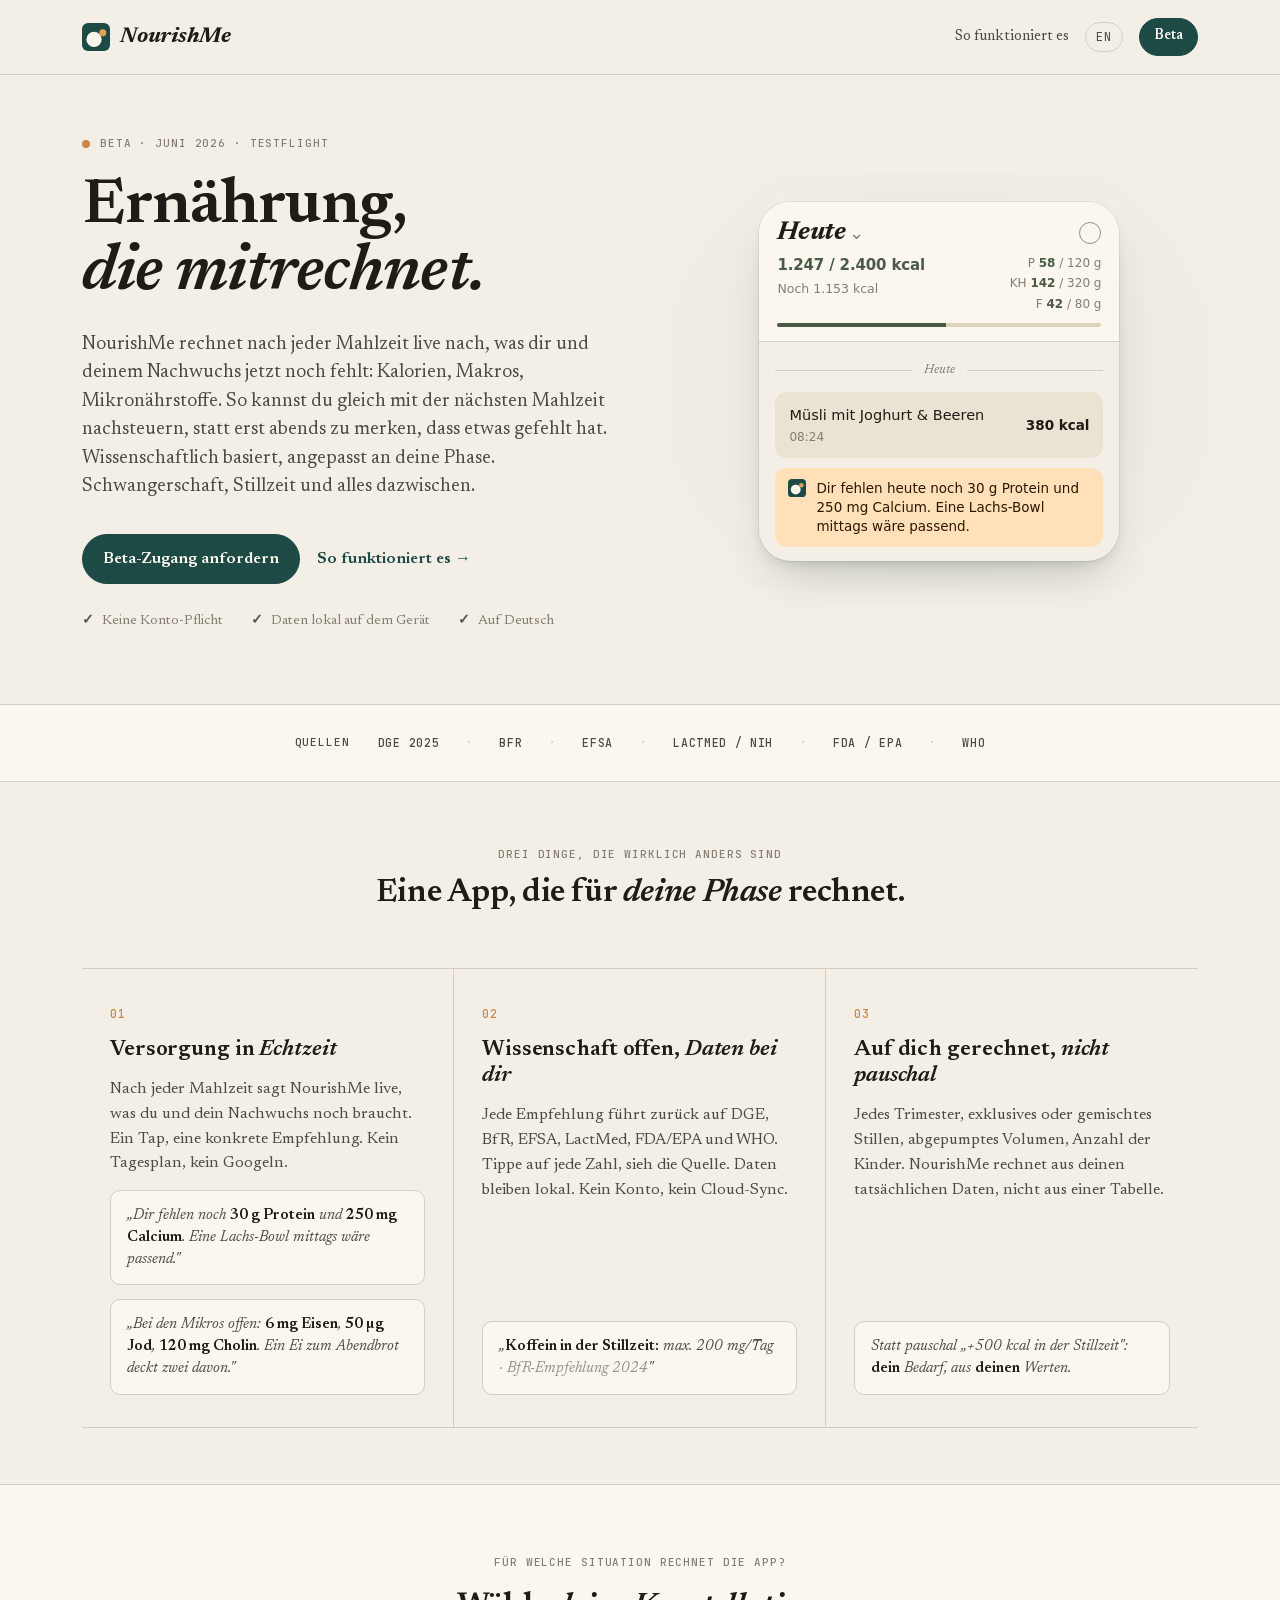
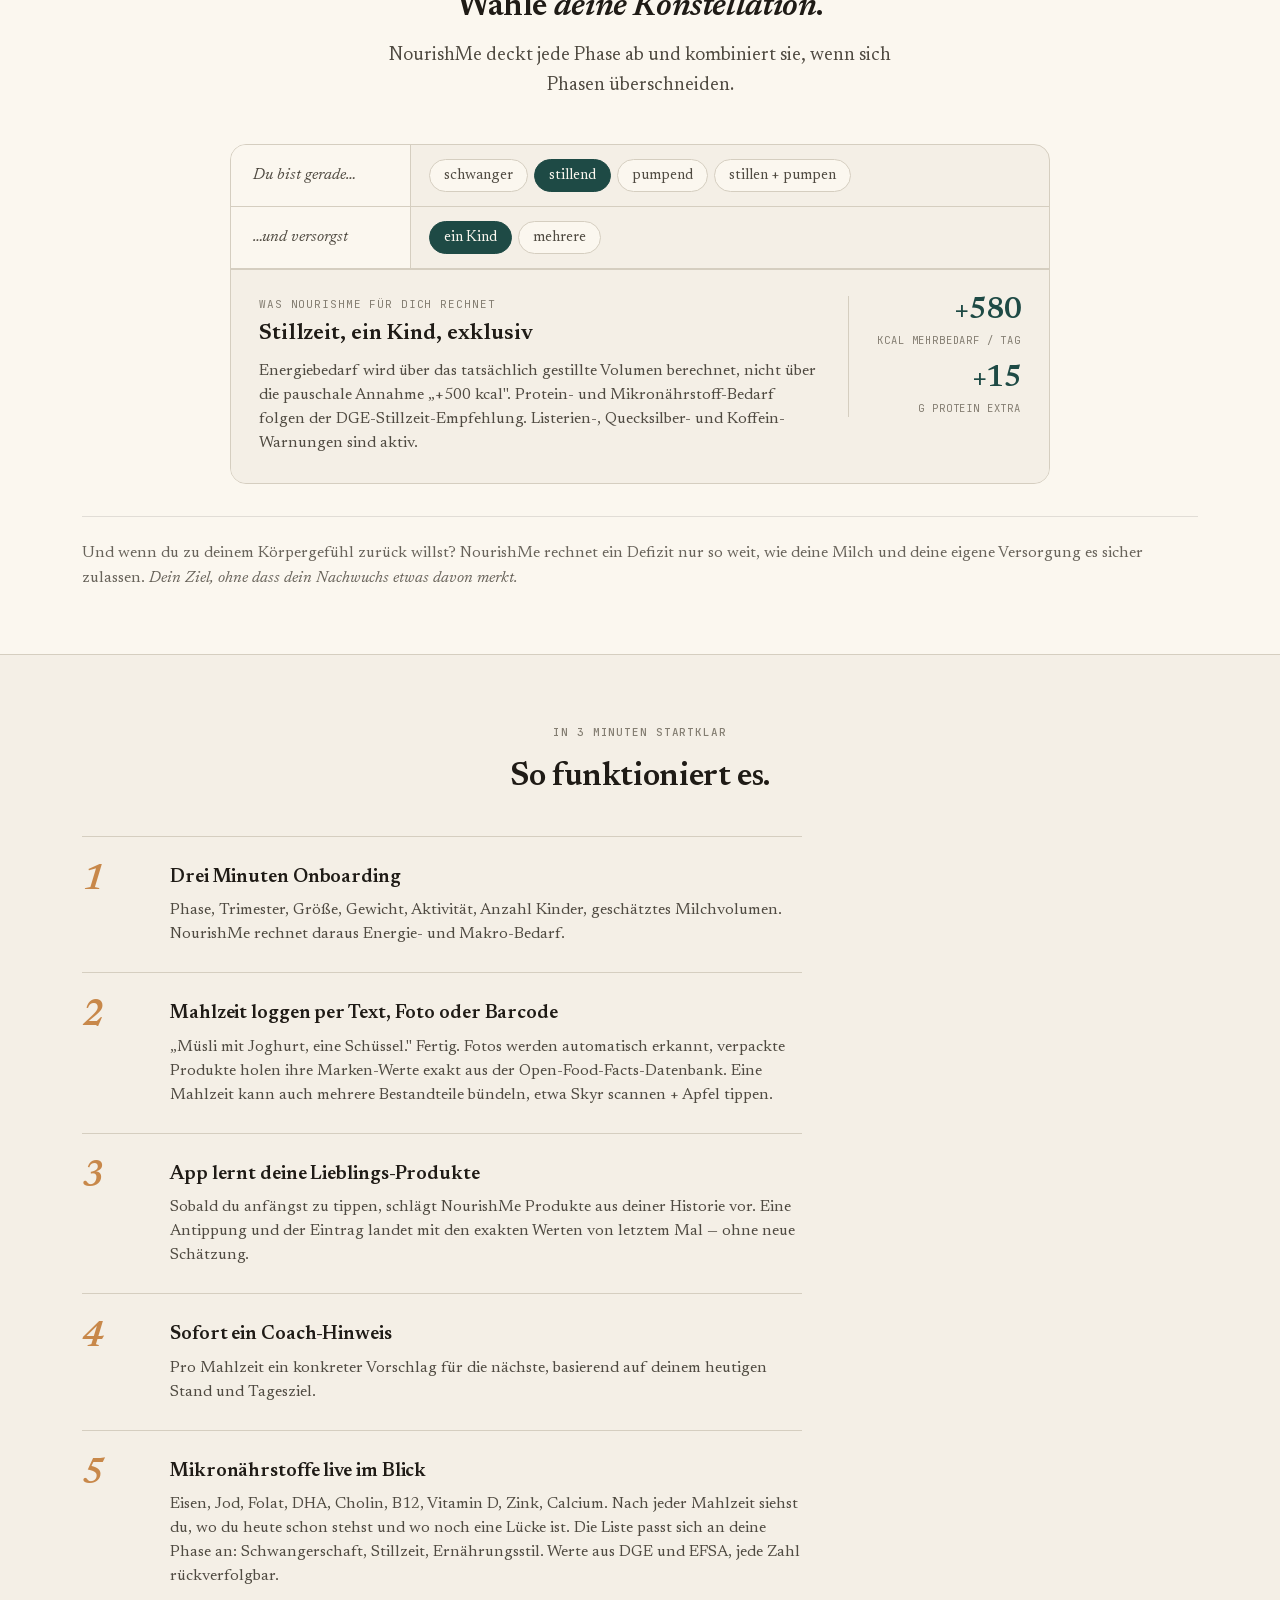
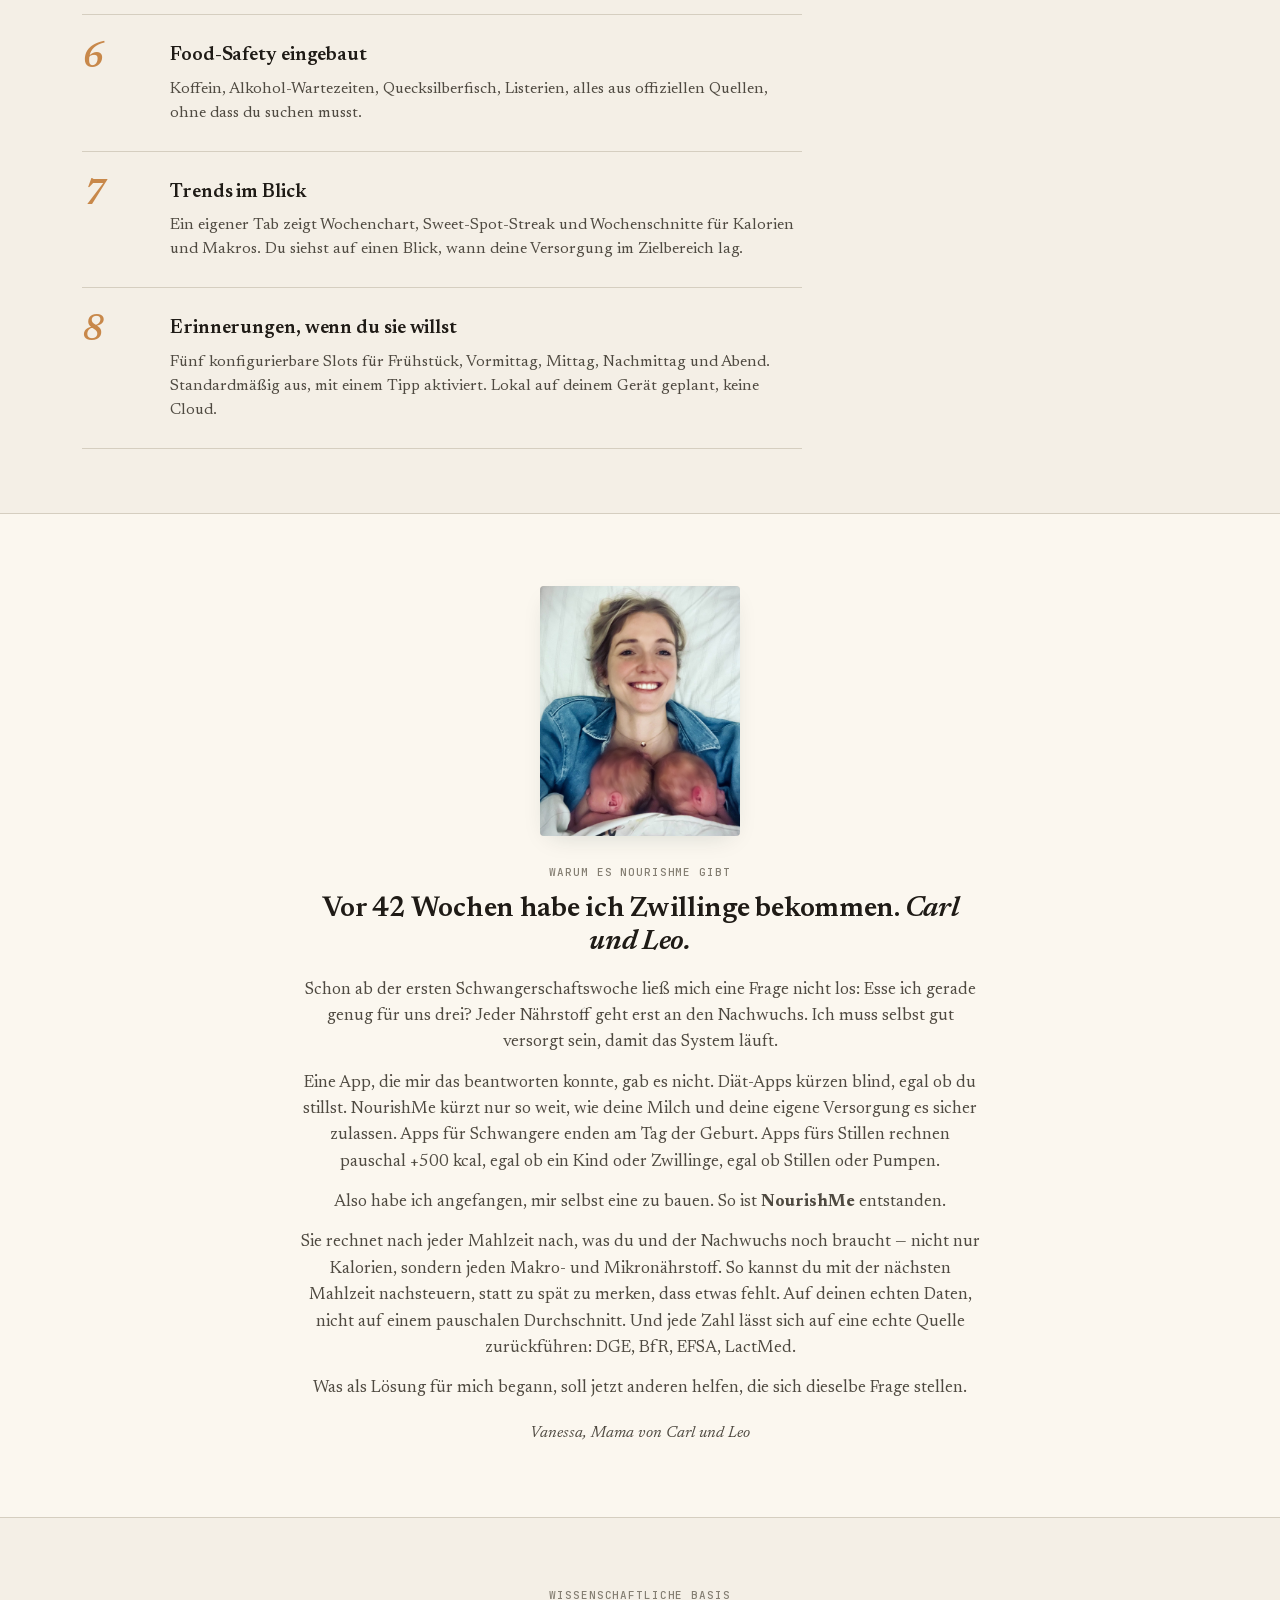
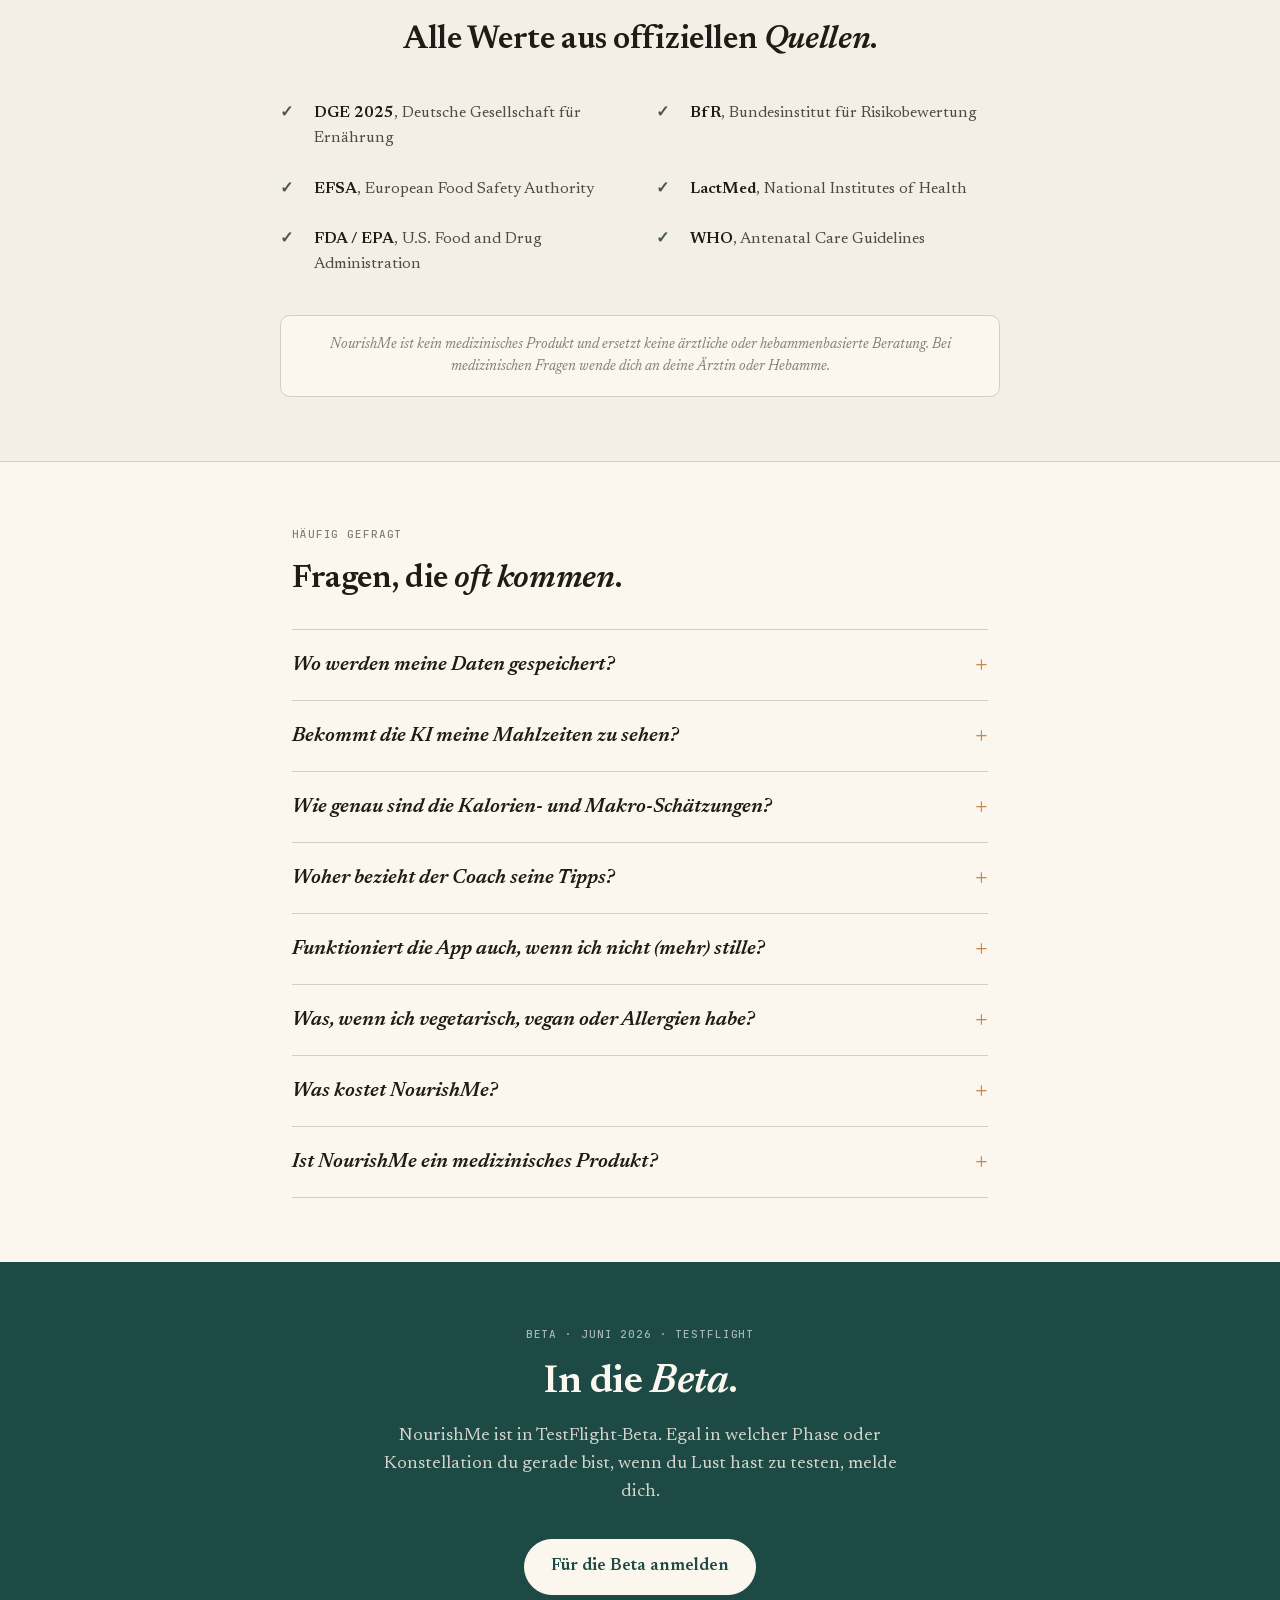
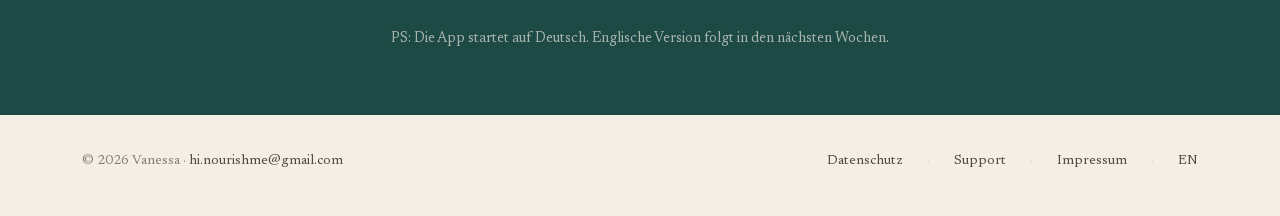
==== commit f3d4069d: "Landing: dynamic twin-age headline + sharper villain line (variant B) The founder line "14 weeks ago" ====
--- a/docs/index.html
+++ b/docs/index.html
@@ -1045,12 +1045,12 @@
       </div>
       <div class="story-content">
         <span class="mono">Warum es NourishMe gibt</span>
-        <h2>Vor 14 Wochen habe ich Zwillinge bekommen. <em>Carl und Leo.</em></h2>
+        <h2>Vor <span id="weeks-since-birth">17</span> Wochen habe ich Zwillinge bekommen. <em>Carl und Leo.</em></h2>
         <p>
           Schon ab der ersten Schwangerschaftswoche ließ mich eine Frage nicht los: Esse ich gerade genug für uns drei? Jeder Nährstoff geht erst an den Nachwuchs. Ich muss selbst gut versorgt sein, damit das System läuft.
         </p>
         <p>
-          Eine App, die mir das beantworten konnte, gab es nicht. Diät-Apps kürzen blind, egal ob du stillst. NourishMe kennt den Unterschied. Apps für Schwangere enden am Tag der Geburt. Apps fürs Stillen rechnen pauschal +500 kcal, egal ob ein Kind oder Zwillinge, egal ob Stillen oder Pumpen.
+          Eine App, die mir das beantworten konnte, gab es nicht. Diät-Apps kürzen blind, egal ob du stillst. NourishMe kürzt nur so weit, wie deine Milch und deine eigene Versorgung es sicher zulassen. Apps für Schwangere enden am Tag der Geburt. Apps fürs Stillen rechnen pauschal +500 kcal, egal ob ein Kind oder Zwillinge, egal ob Stillen oder Pumpen.
         </p>
         <p>
           Also habe ich angefangen, mir selbst eine zu bauen. So ist <b>NourishMe</b> entstanden.
@@ -1245,6 +1245,21 @@
     });
   });
 })();
+
+// Twins-age headline: refresh the "Vor X Wochen" count from Carl + Leo's
+// birth date (2026-02-09). Falls back to the hardcoded number in the
+// HTML if JS is off or the count outside the plausible 1-52 week range
+// (after that the founder copy needs a manual rewrite — months/years
+// don't read as crisp as "vor X Wochen").
+(function () {
+  var el = document.getElementById('weeks-since-birth');
+  if (!el) return;
+  var birth = new Date('2026-02-09T00:00:00');
+  var weeks = Math.floor(
+    (Date.now() - birth.getTime()) / (1000 * 60 * 60 * 24 * 7)
+  );
+  if (weeks > 0 && weeks <= 52) el.textContent = weeks;
+})();
 </script>
 
 </body>
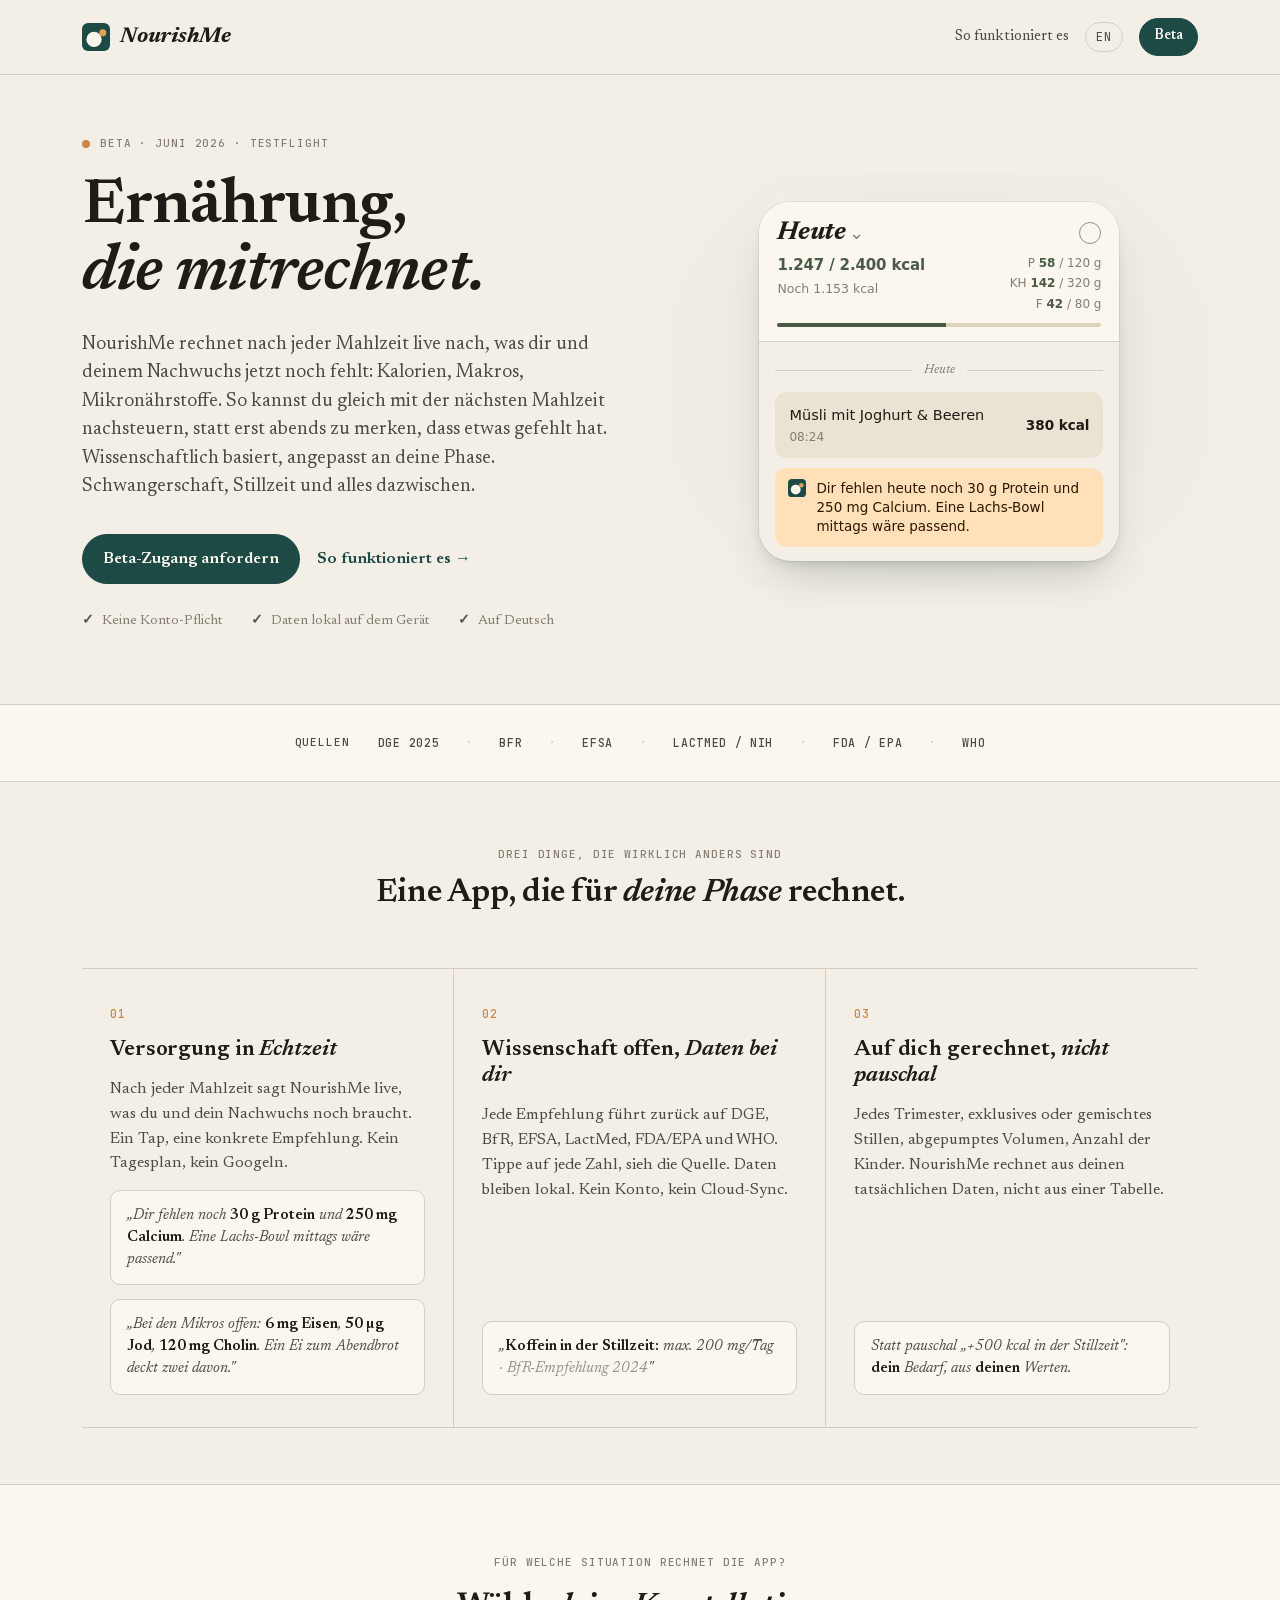
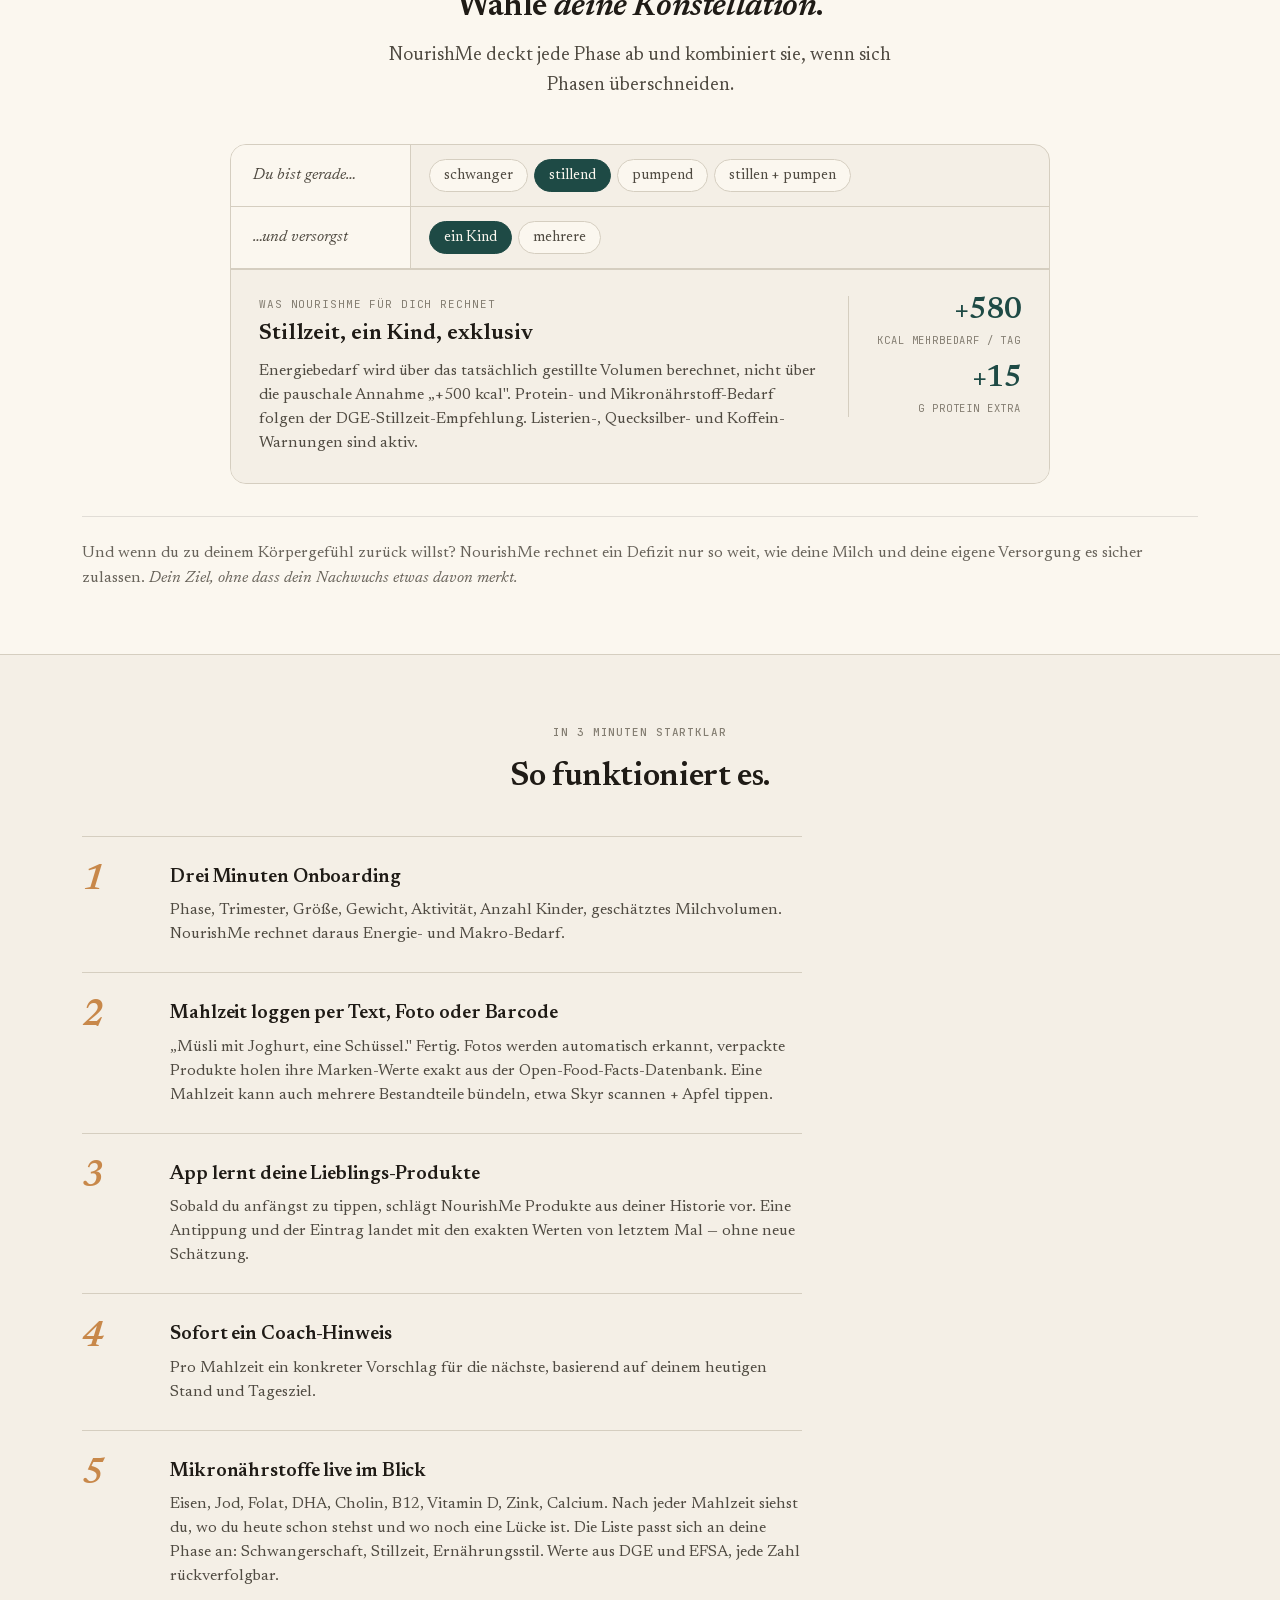
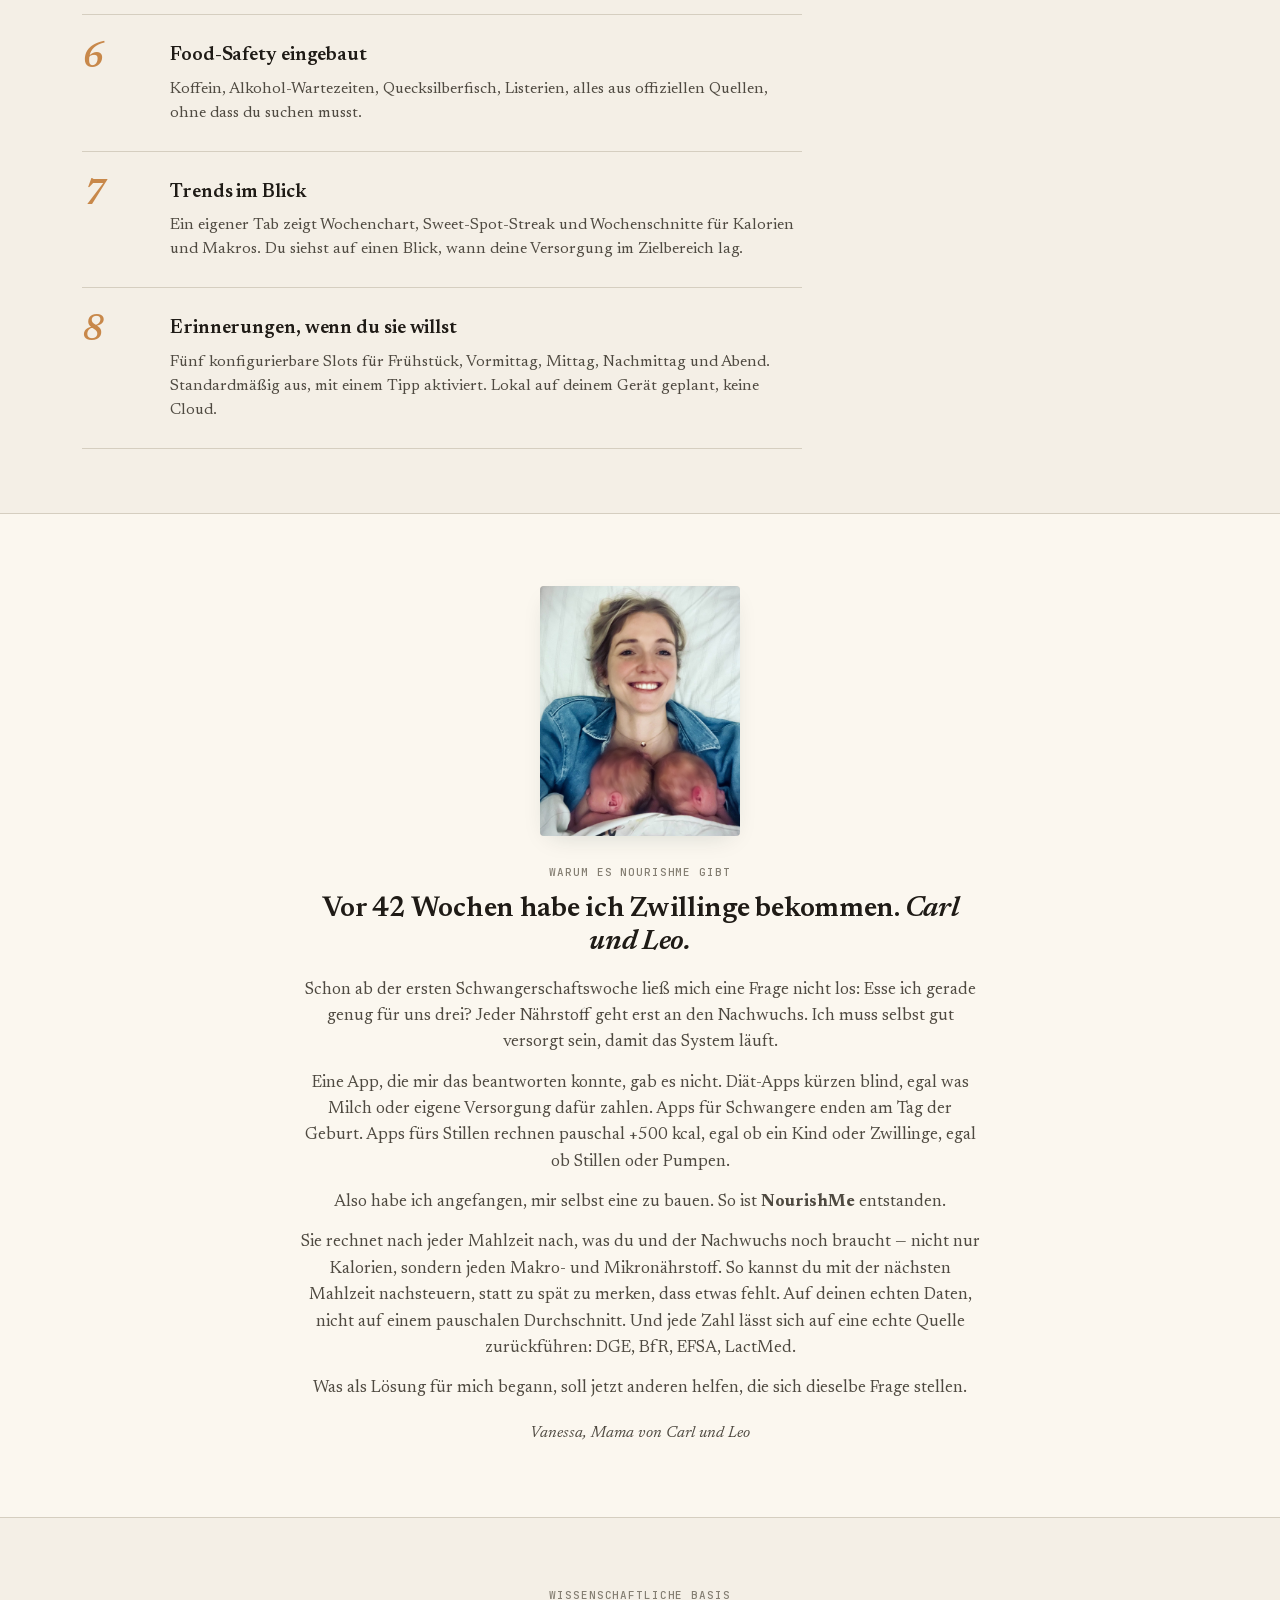
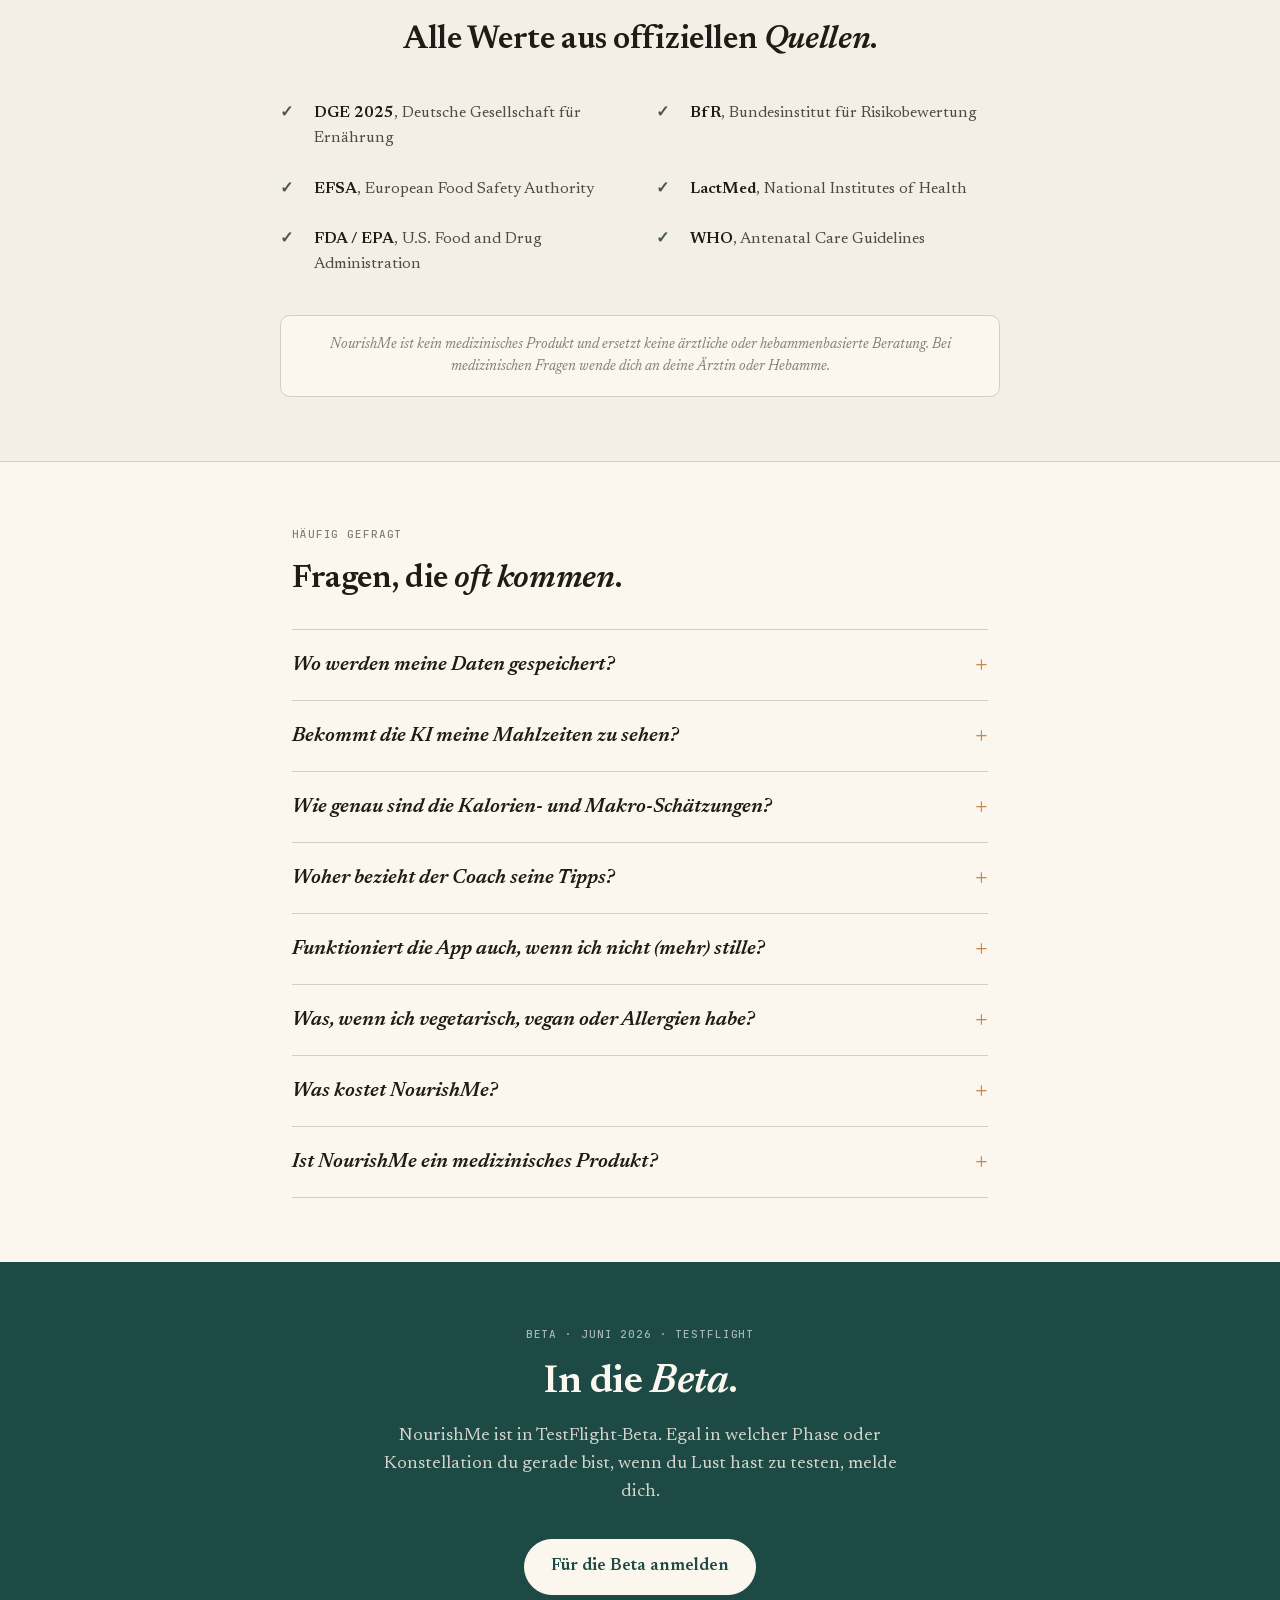
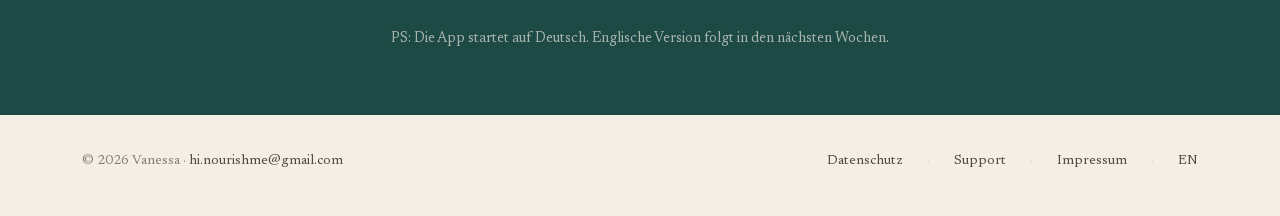
==== commit 4b132ec1: "Landing: villain line no longer pre-empts the brand reveal Previous tightening introduced "NourishMe" ====
--- a/docs/index.html
+++ b/docs/index.html
@@ -1050,7 +1050,7 @@
           Schon ab der ersten Schwangerschaftswoche ließ mich eine Frage nicht los: Esse ich gerade genug für uns drei? Jeder Nährstoff geht erst an den Nachwuchs. Ich muss selbst gut versorgt sein, damit das System läuft.
         </p>
         <p>
-          Eine App, die mir das beantworten konnte, gab es nicht. Diät-Apps kürzen blind, egal ob du stillst. NourishMe kürzt nur so weit, wie deine Milch und deine eigene Versorgung es sicher zulassen. Apps für Schwangere enden am Tag der Geburt. Apps fürs Stillen rechnen pauschal +500 kcal, egal ob ein Kind oder Zwillinge, egal ob Stillen oder Pumpen.
+          Eine App, die mir das beantworten konnte, gab es nicht. Diät-Apps kürzen blind, egal was Milch oder eigene Versorgung dafür zahlen. Apps für Schwangere enden am Tag der Geburt. Apps fürs Stillen rechnen pauschal +500 kcal, egal ob ein Kind oder Zwillinge, egal ob Stillen oder Pumpen.
         </p>
         <p>
           Also habe ich angefangen, mir selbst eine zu bauen. So ist <b>NourishMe</b> entstanden.
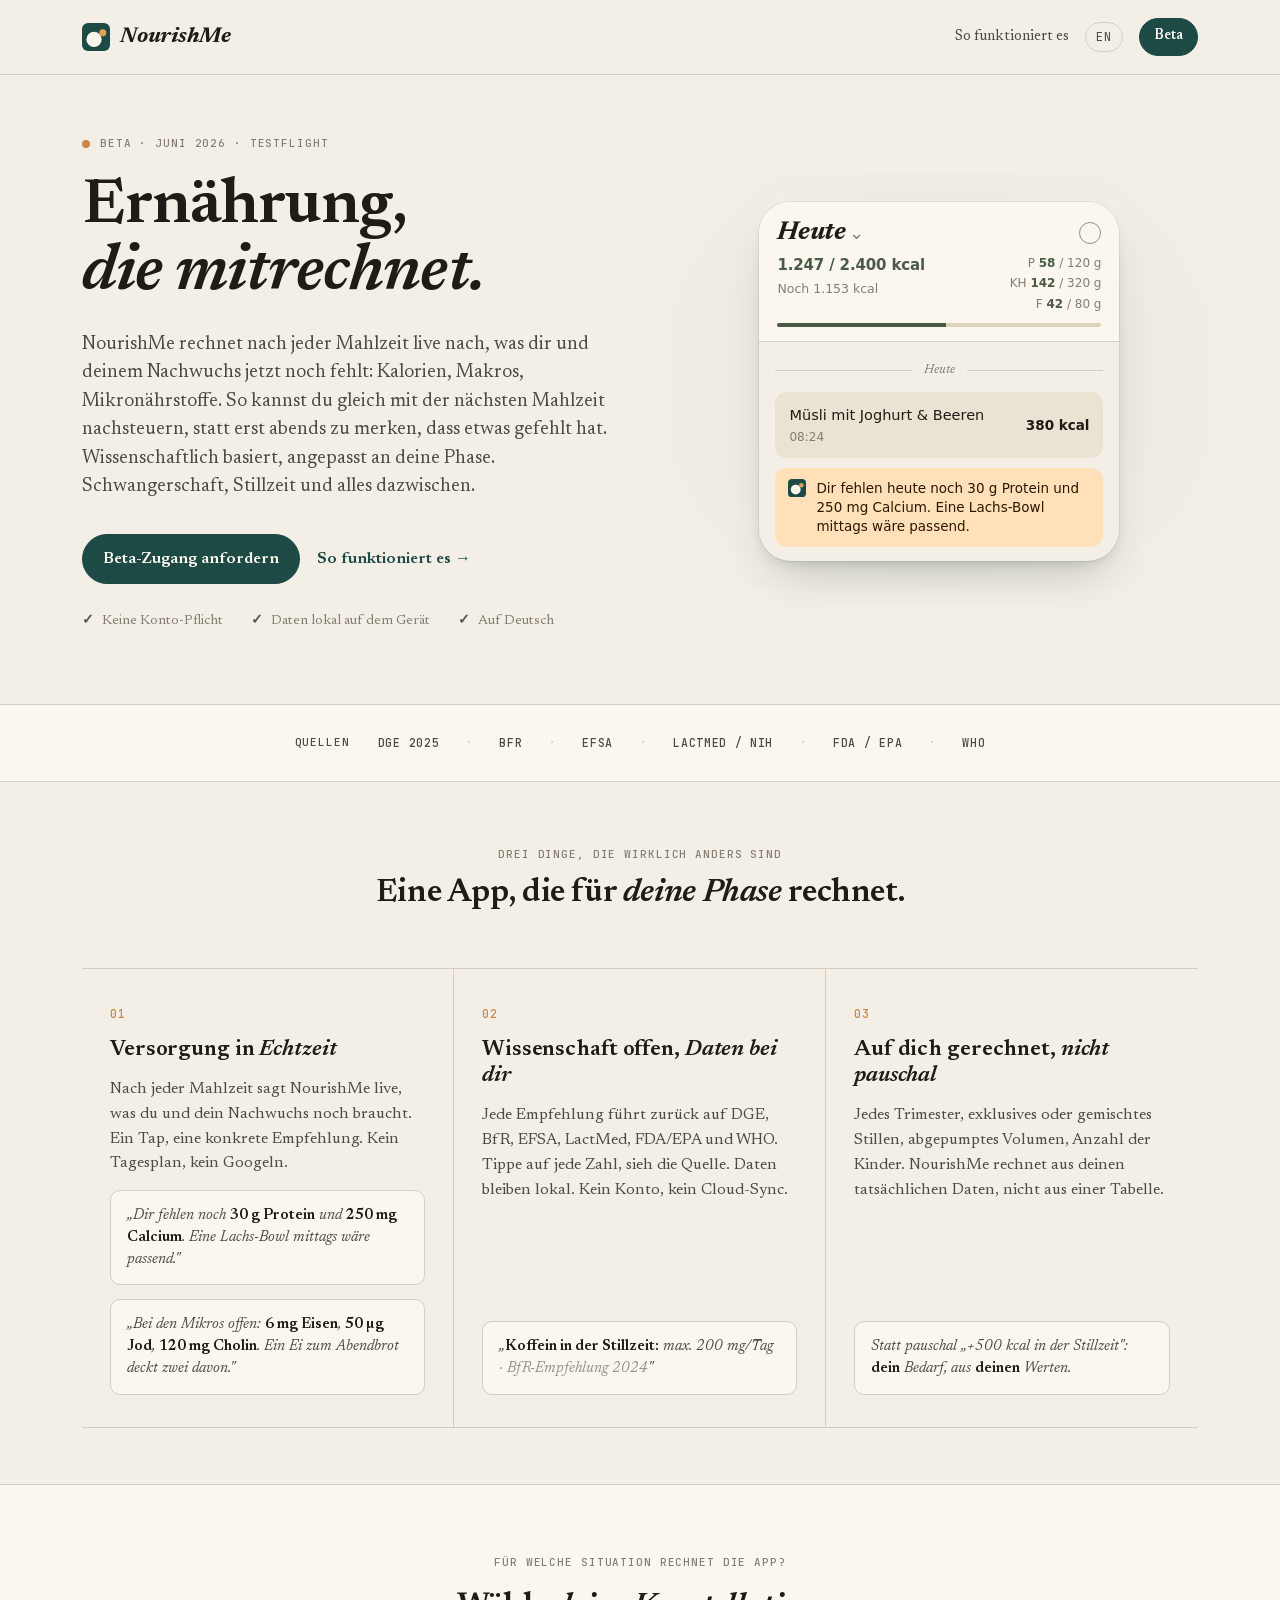
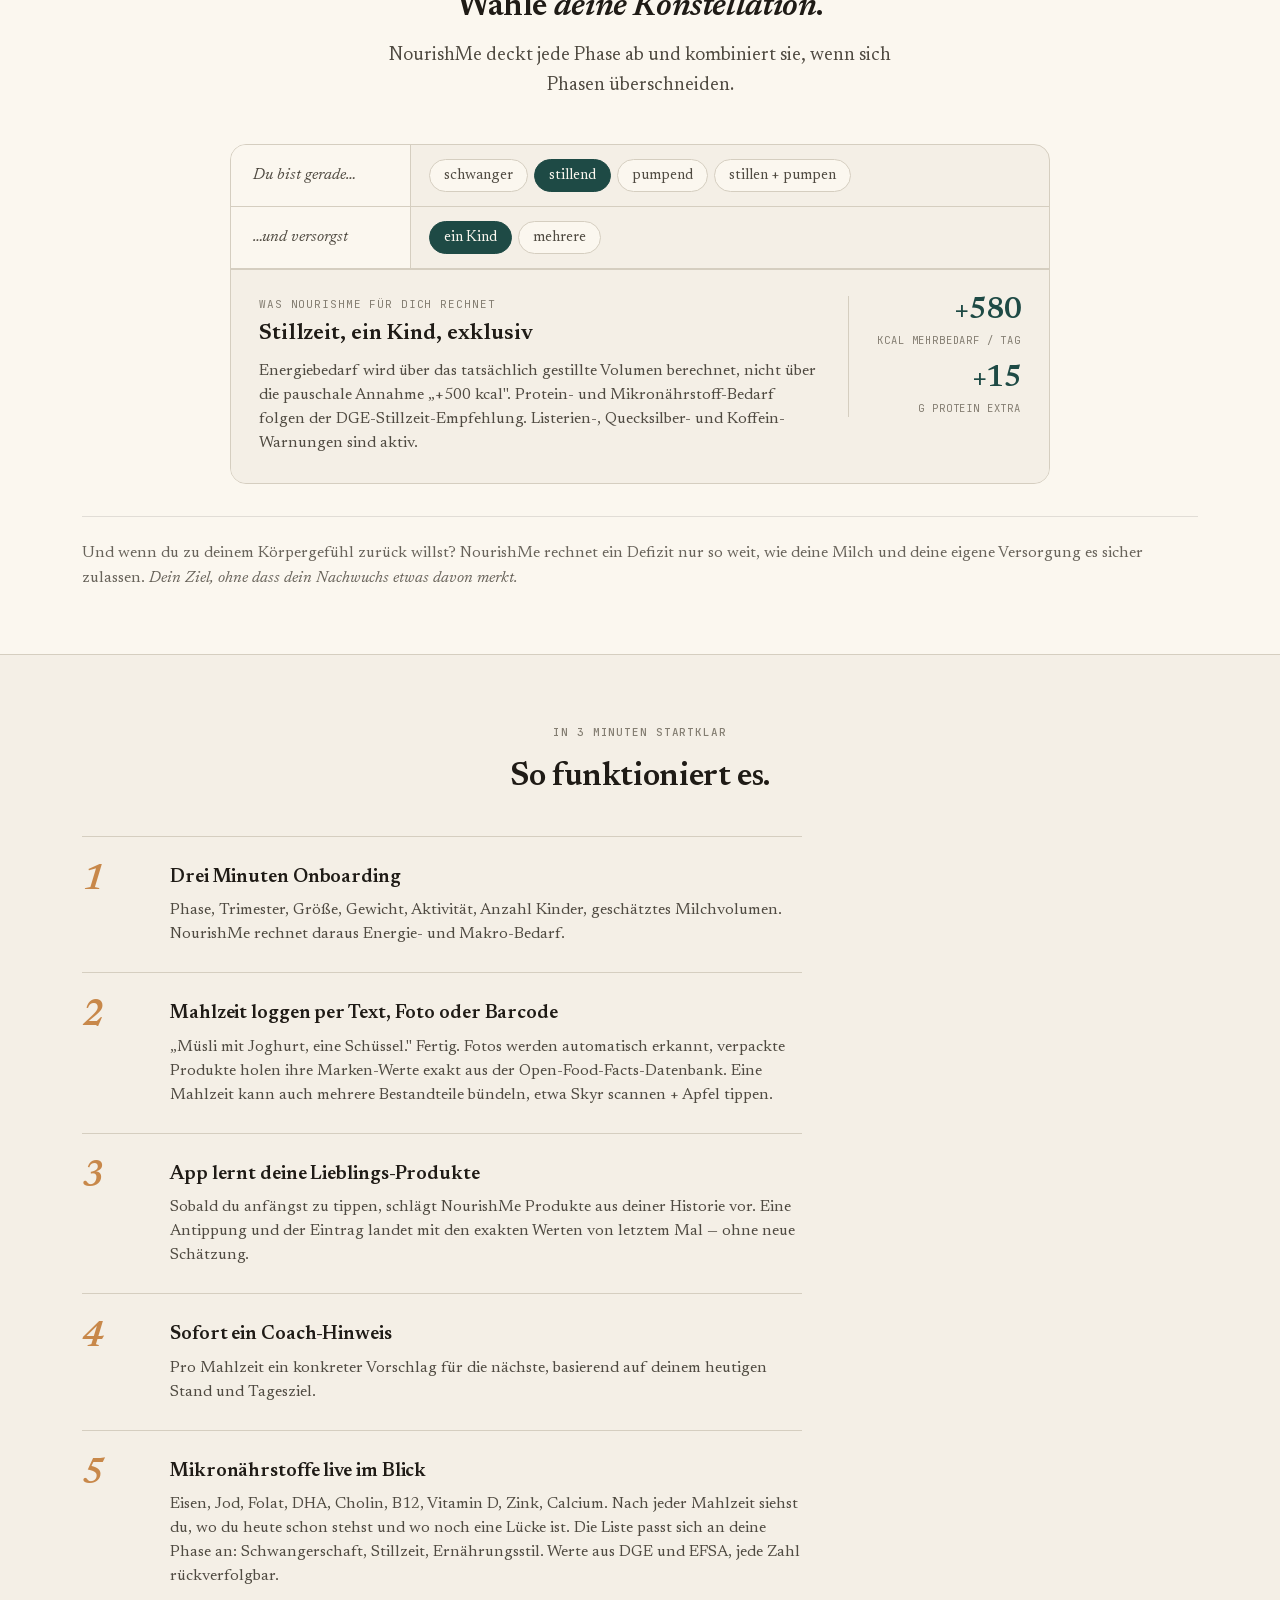
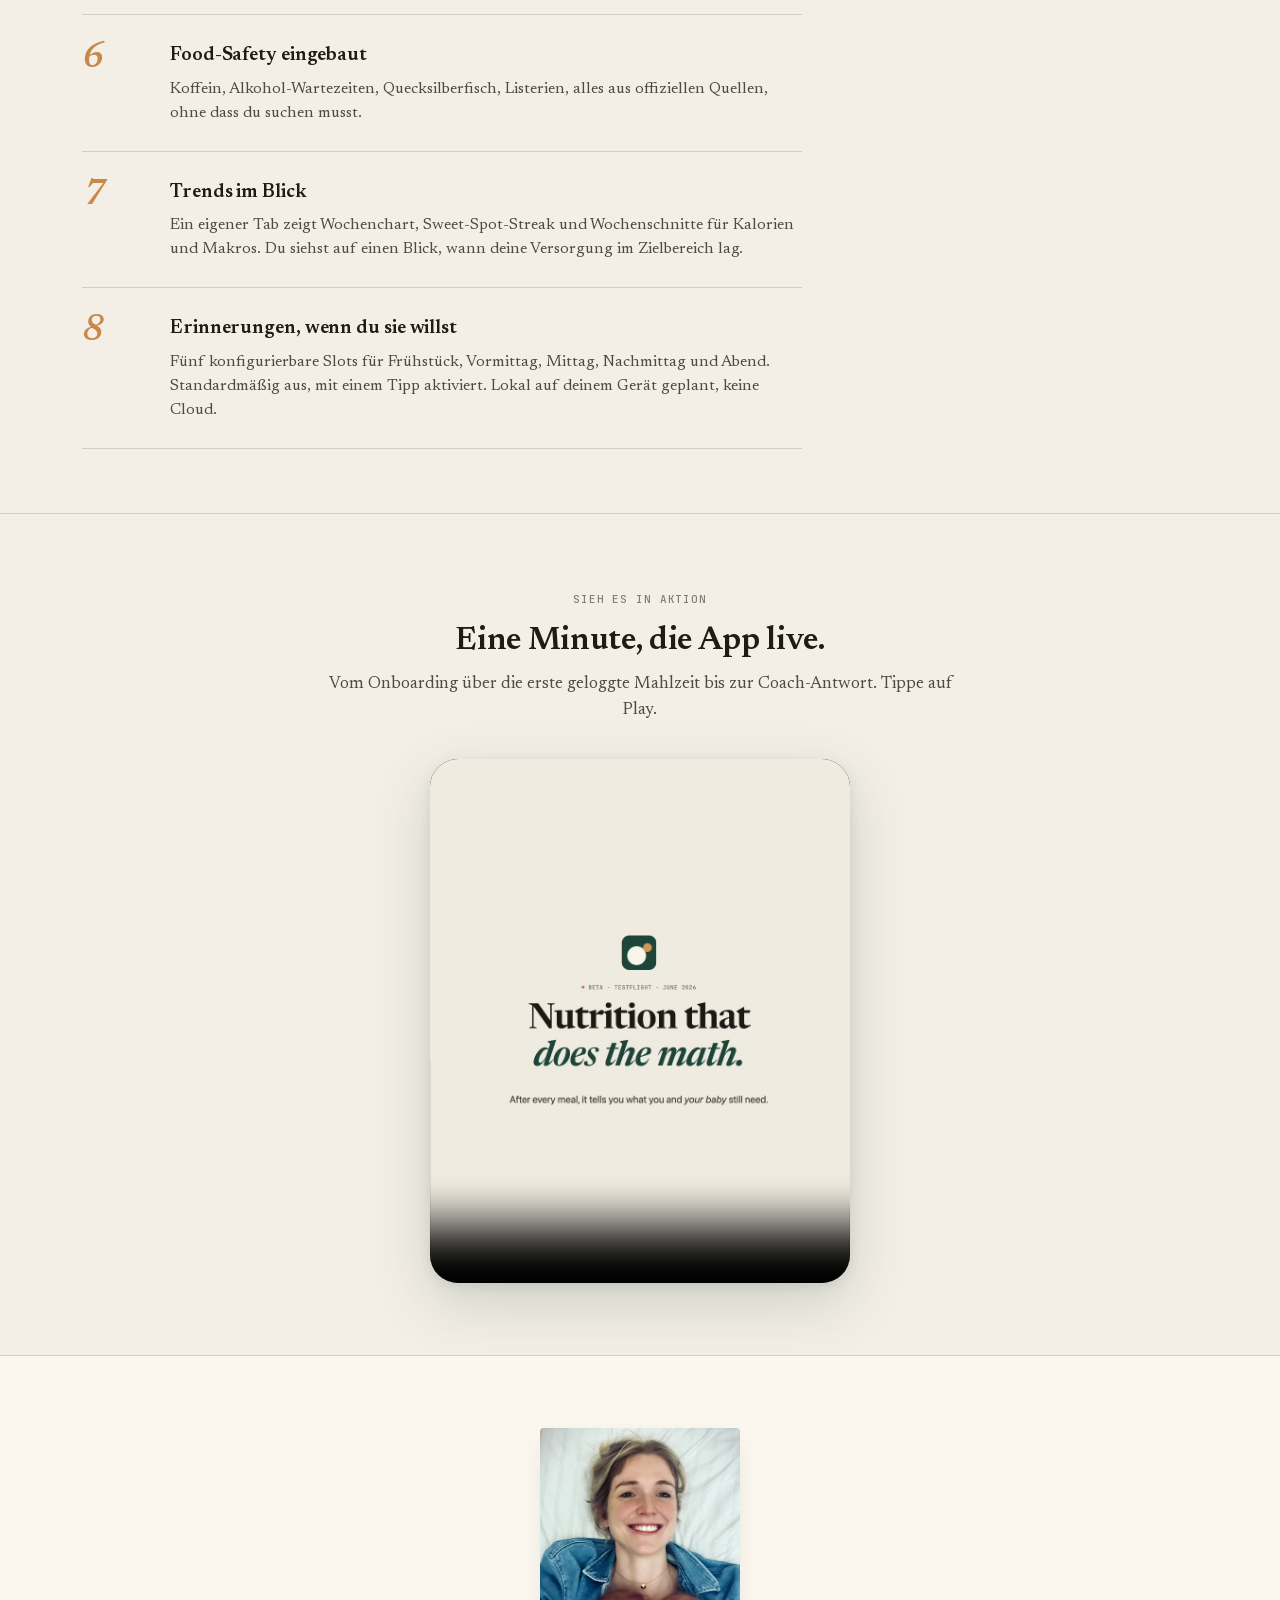
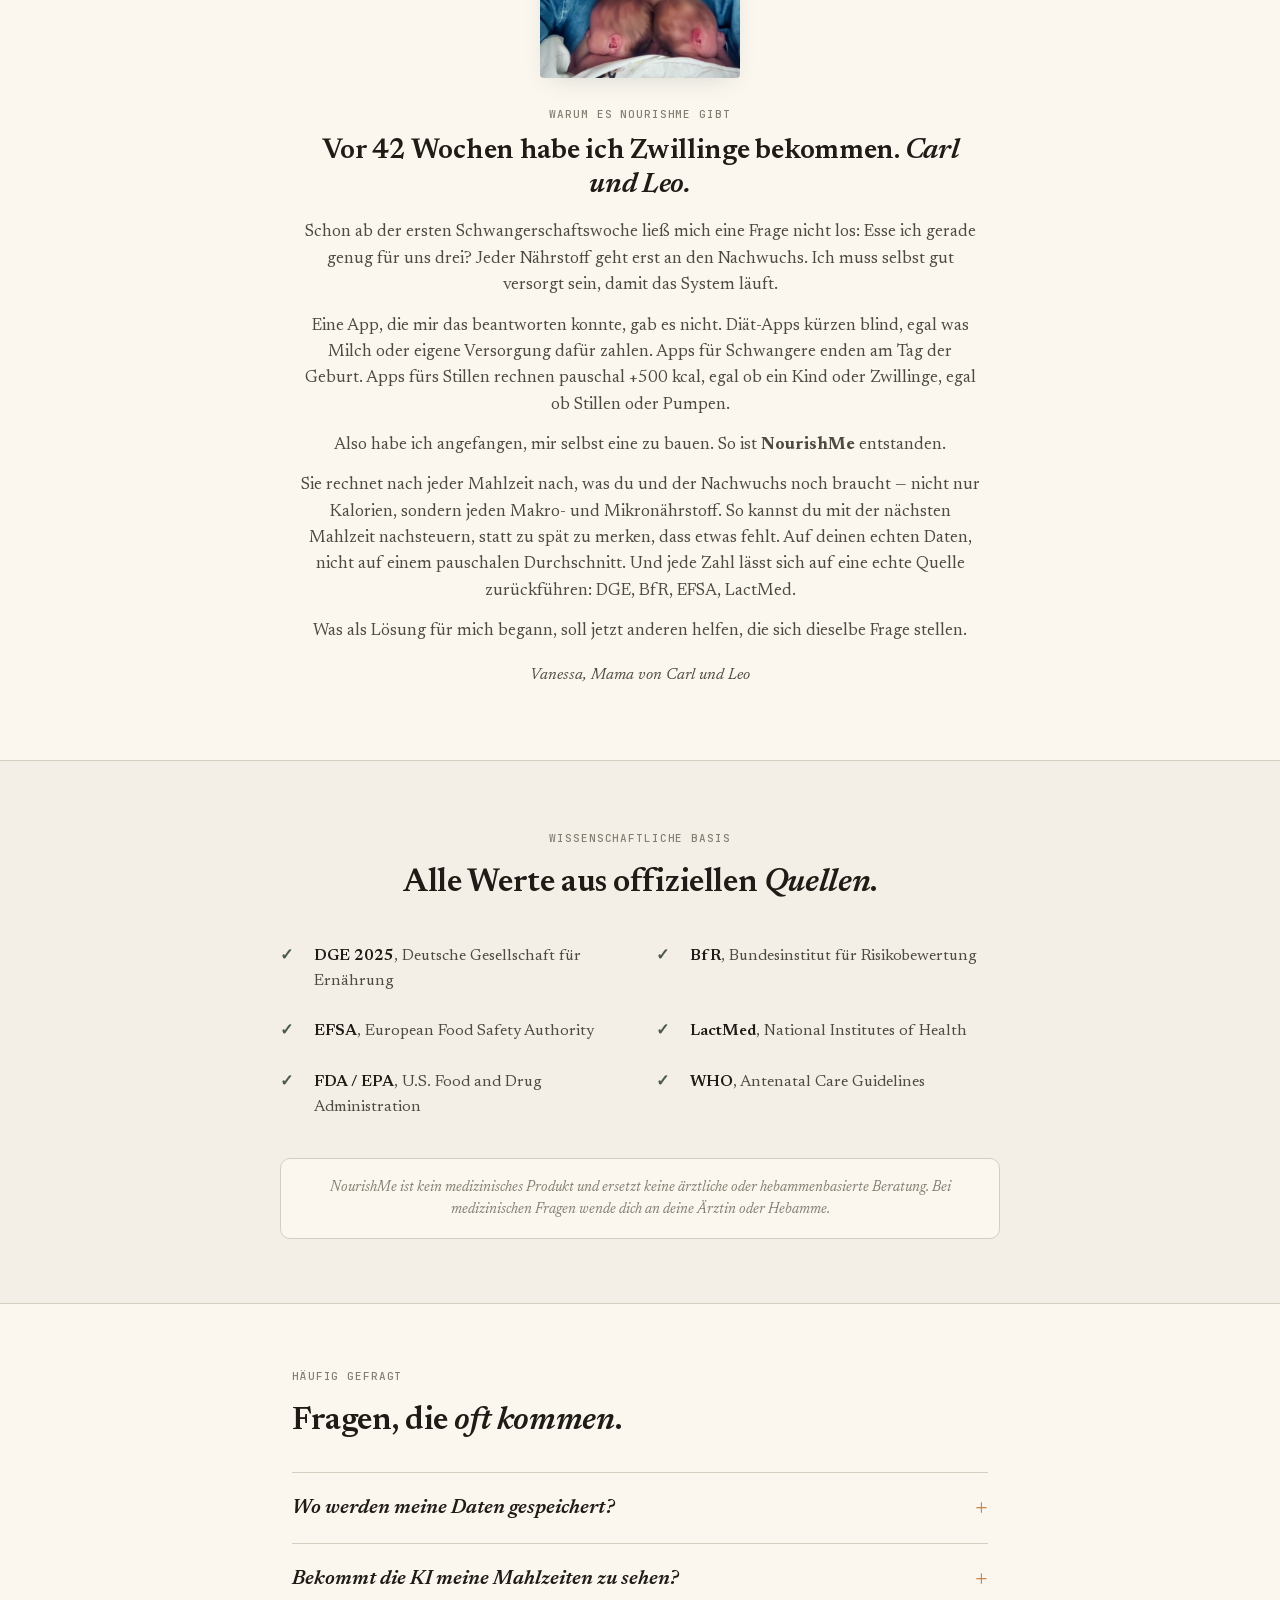
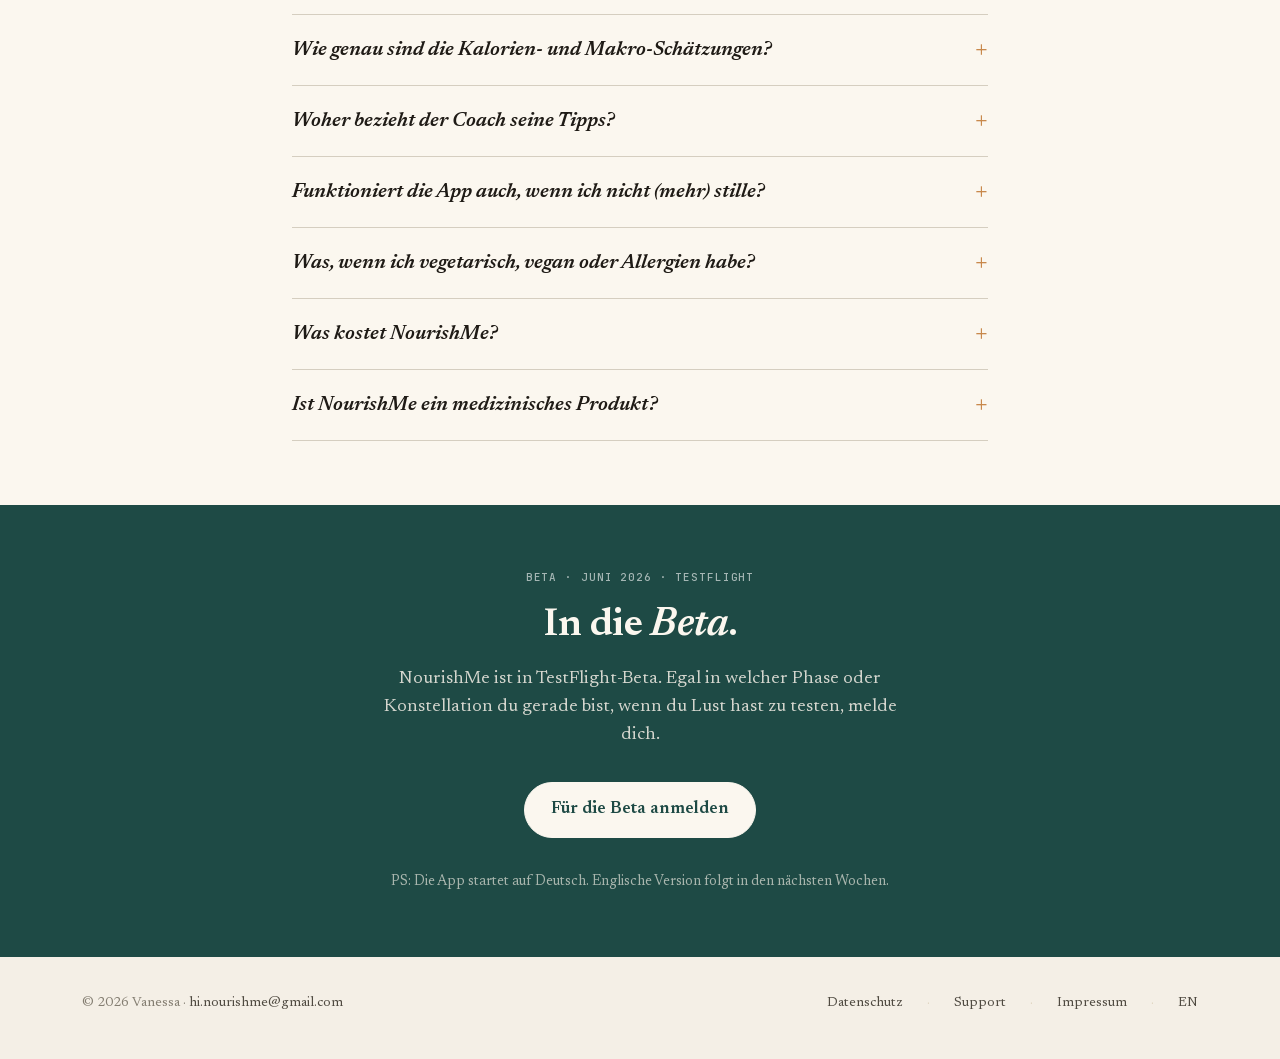
==== commit 7a6256a1: "Landing: add a demo-video section between "How it works" and the story Vanessa shipped a ~62 s scree" ====
--- a/docs/index.html
+++ b/docs/index.html
@@ -493,6 +493,47 @@
     color: var(--ink-soft); font-size: 16px; line-height: 1.5; margin: 0;
   }
 
+  /* ─────────── Demo video ─────────── */
+  /* Click-to-play (preload="none") so the 10 MB file doesn't load on
+     page open. Poster image is a frame from the 3 s mark to give a
+     sense of the app shape before play. Max-width keeps the player
+     ergonomic on desktop without ballooning into a billboard. */
+  .demo {
+    padding: 72px 0;
+    background: var(--paper);
+    border-top: 0.5px solid var(--rule);
+  }
+  .demo-head {
+    text-align: center;
+    max-width: 640px;
+    margin: 0 auto 36px;
+  }
+  .demo-head .mono { color: var(--ink-mute); }
+  .demo-head h2 {
+    margin: 10px 0 12px;
+    letter-spacing: -0.01em;
+  }
+  .demo-head p {
+    color: var(--ink-soft);
+    font-size: 17px;
+    line-height: 1.5;
+    margin: 0;
+  }
+  .demo-player {
+    max-width: 420px;
+    margin: 0 auto;
+    border-radius: 28px;
+    overflow: hidden;
+    box-shadow: 0 20px 60px rgba(30, 74, 69, 0.18),
+                0 4px 12px rgba(30, 74, 69, 0.10);
+    background: var(--ink);
+  }
+  .demo-player video {
+    display: block;
+    width: 100%;
+    height: auto;
+  }
+
   /* ─────────── Story ─────────── */
   .story {
     padding: 72px 0;
@@ -1033,6 +1074,28 @@
         </div>
       </li>
     </ol>
+  </div>
+</section>
+
+<!-- ─────────── Demo video ─────────── -->
+<section class="demo">
+  <div class="wrap">
+    <div class="demo-head">
+      <span class="mono">Sieh es in Aktion</span>
+      <h2 class="section-title">Eine Minute, die App live.</h2>
+      <p>Vom Onboarding über die erste geloggte Mahlzeit bis zur Coach-Antwort. Tippe auf Play.</p>
+    </div>
+    <div class="demo-player">
+      <video
+        src="video/demo.mp4"
+        poster="video/demo-poster.jpg"
+        preload="none"
+        controls
+        playsinline
+        muted
+        aria-label="NourishMe Demo: Onboarding, Mahlzeit loggen, Coach-Antwort"
+      ></video>
+    </div>
   </div>
 </section>
 
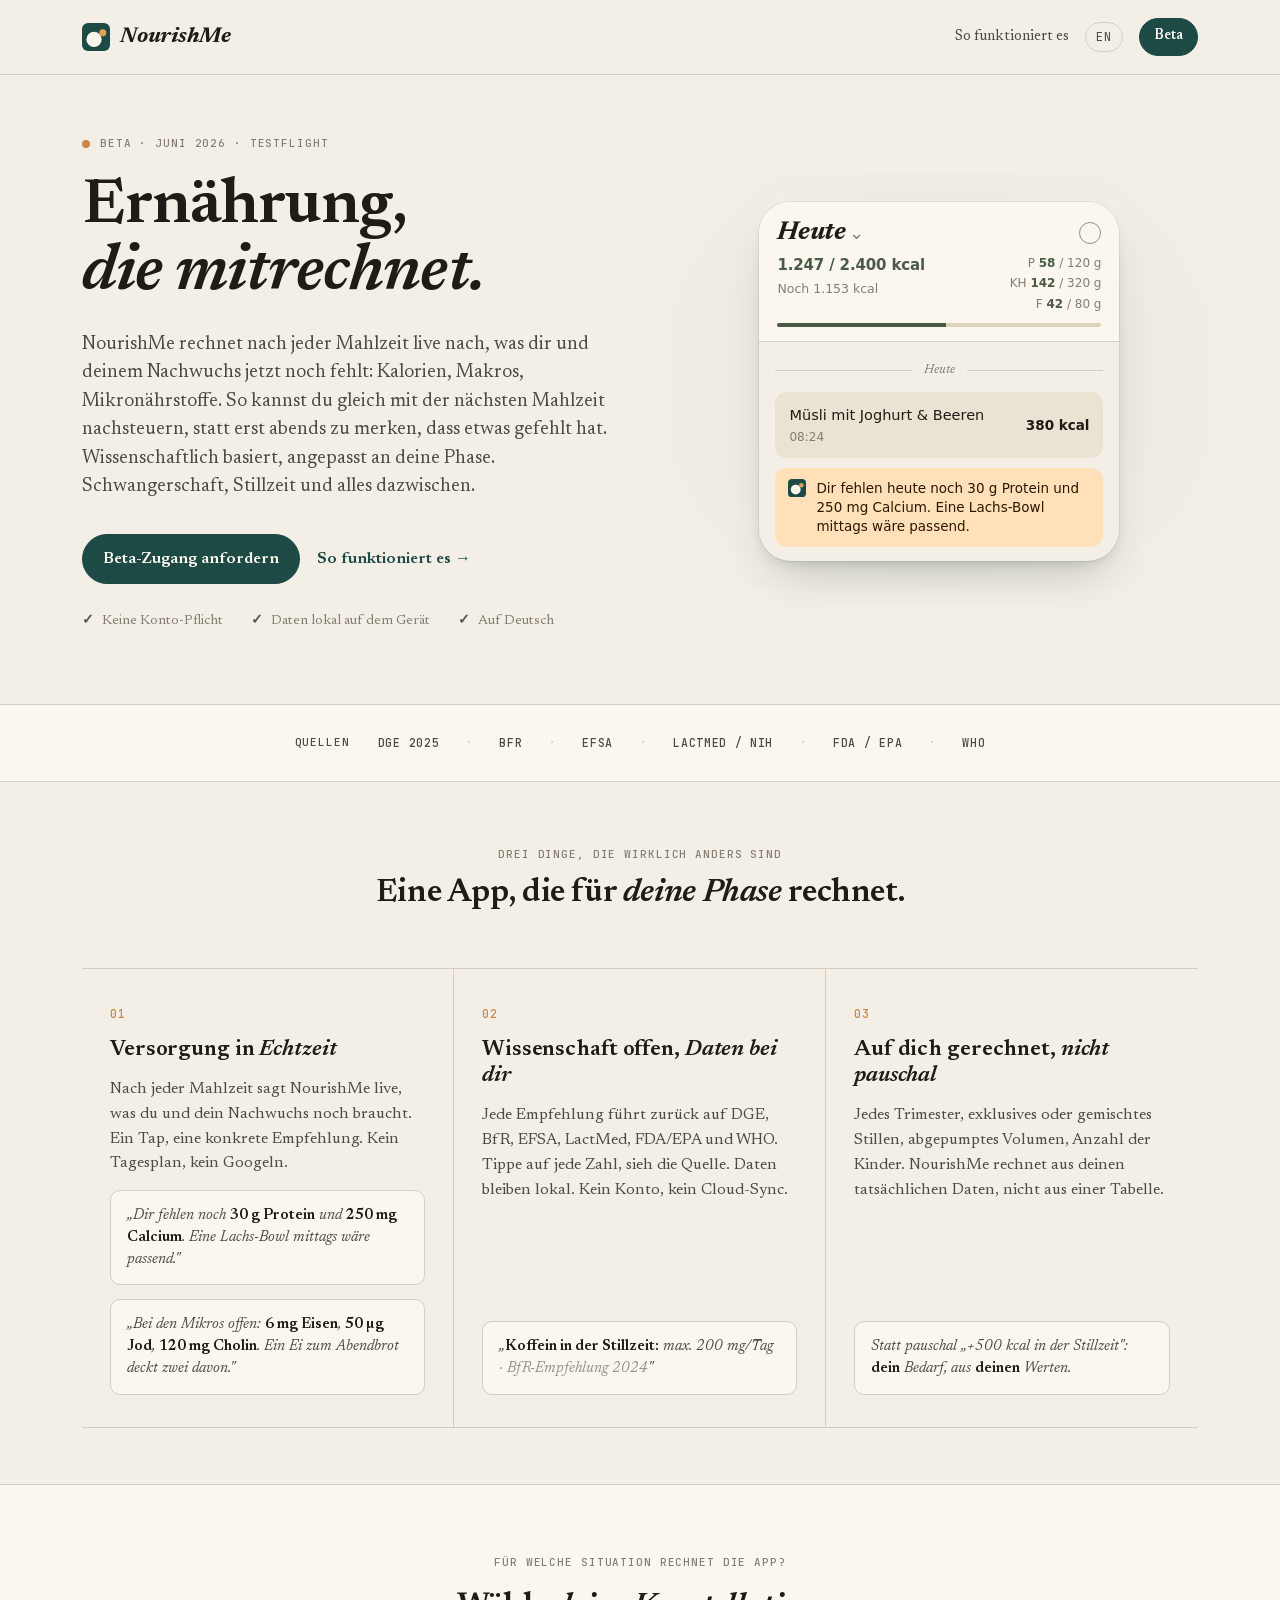
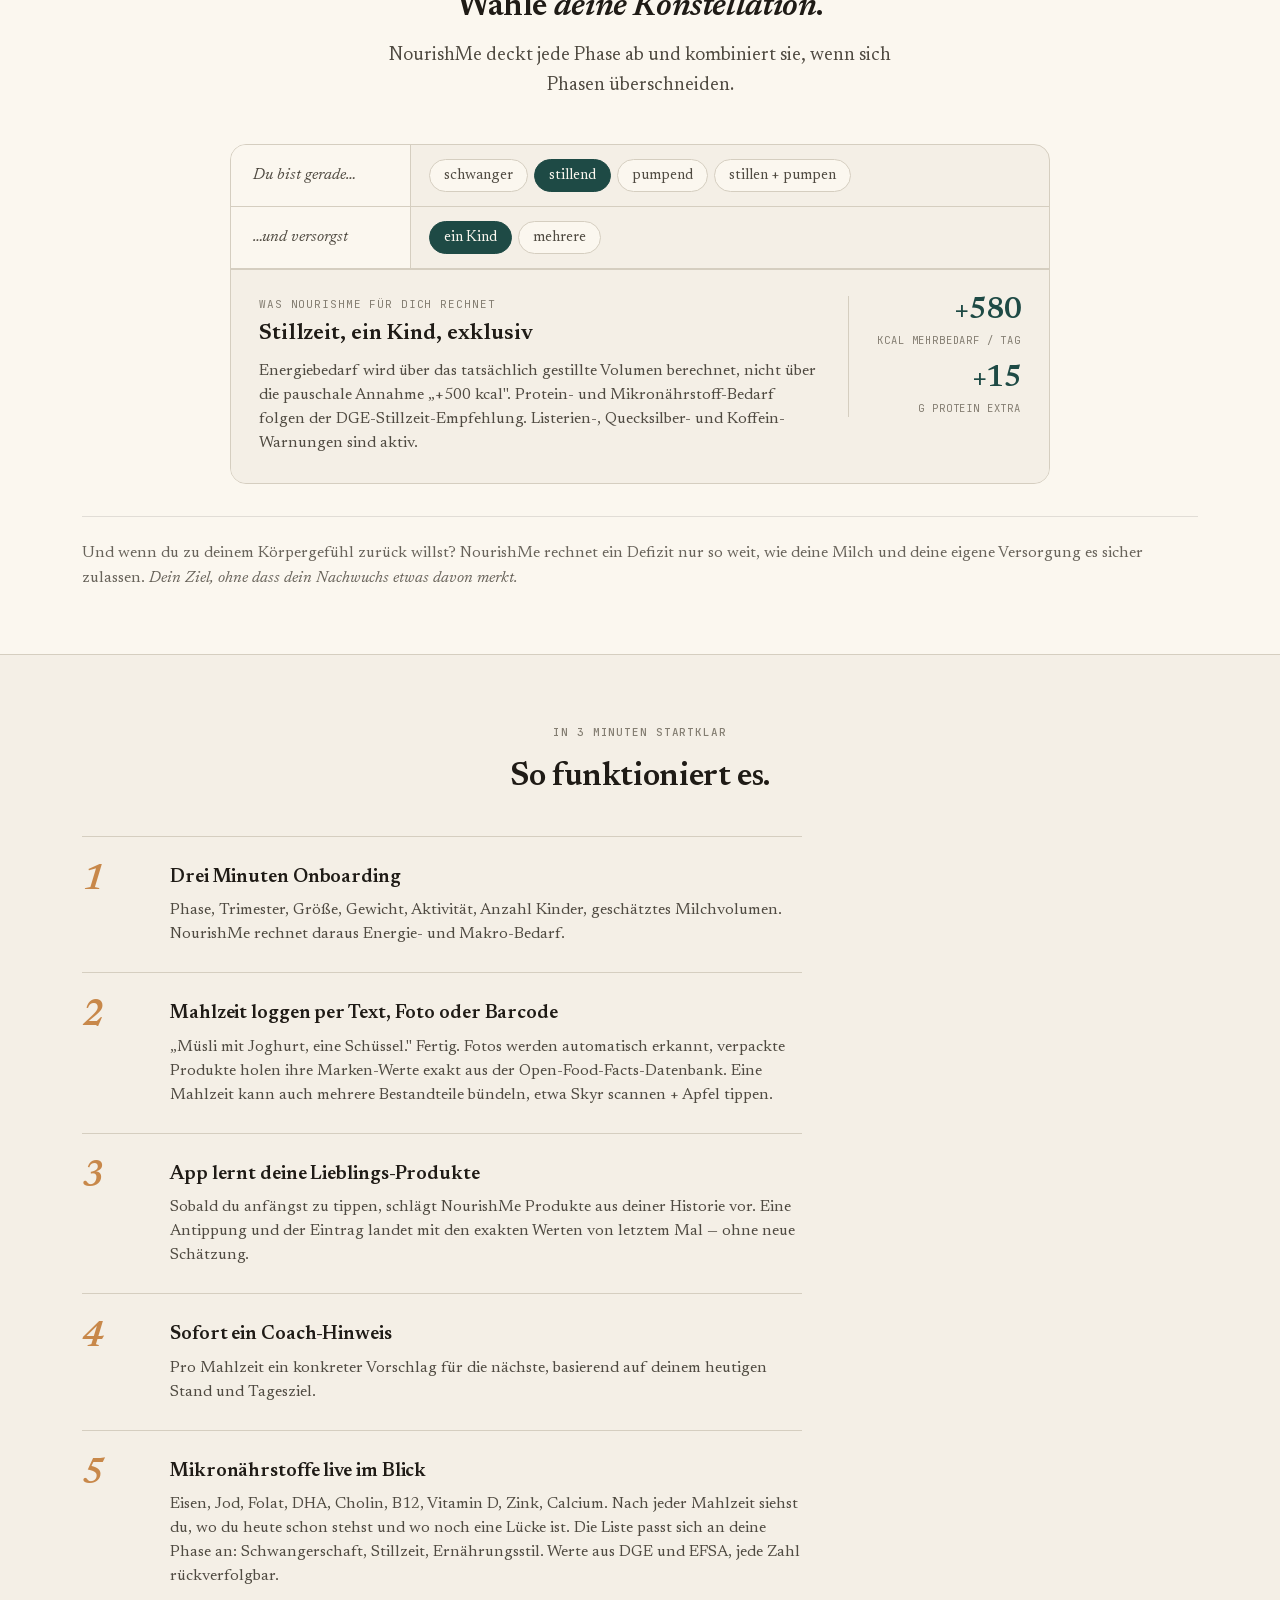
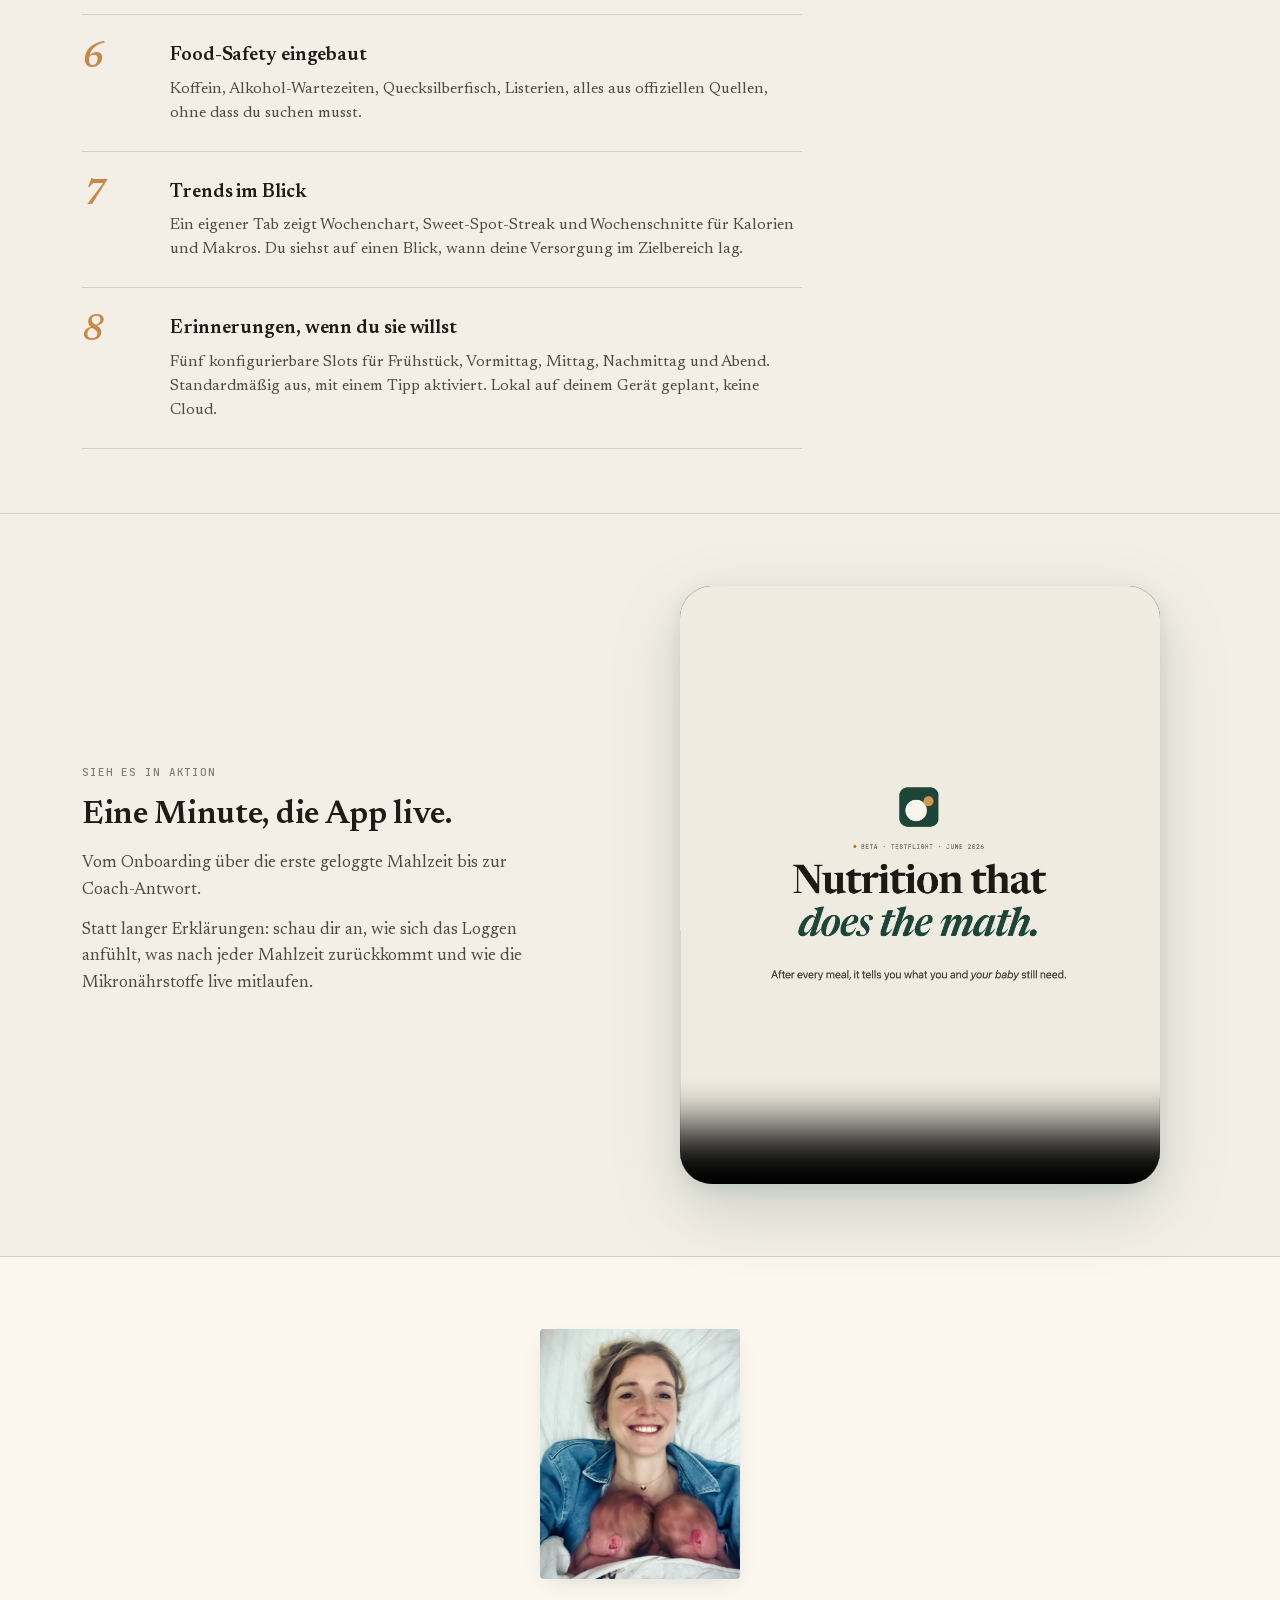
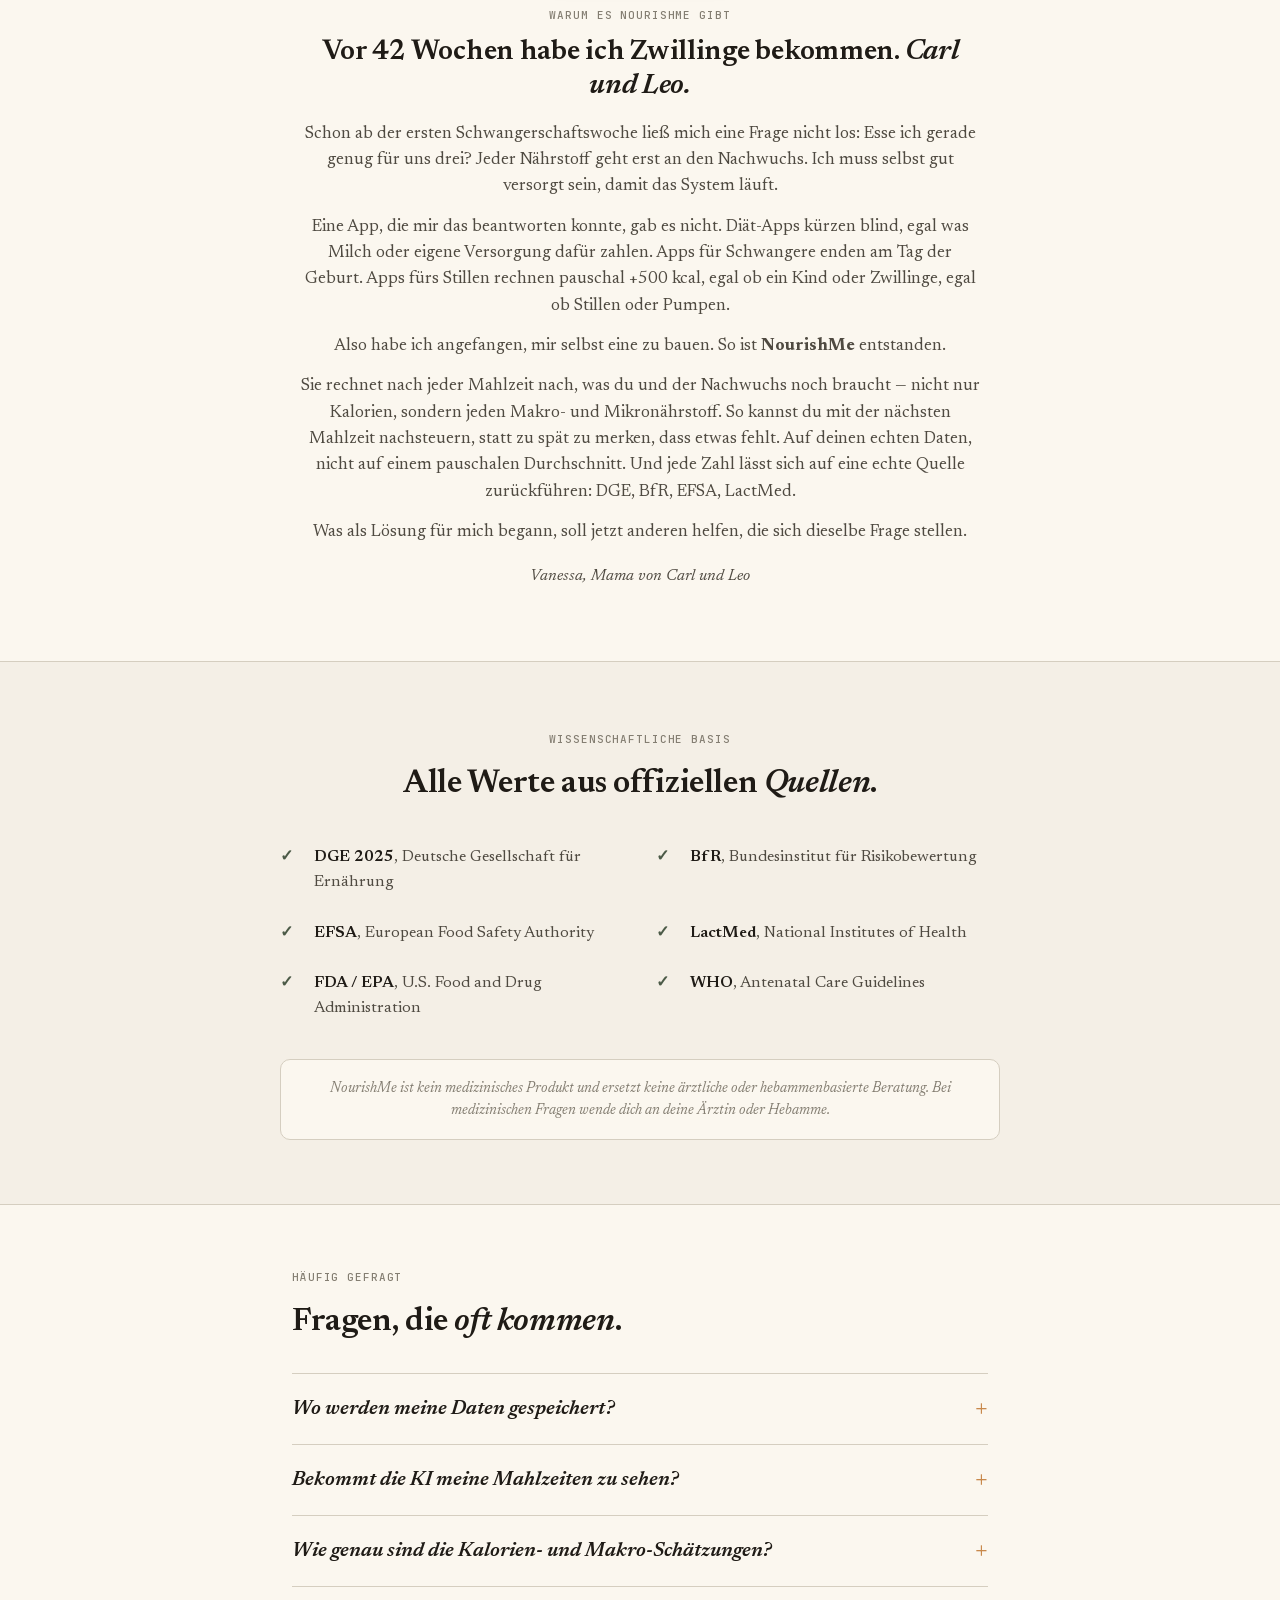
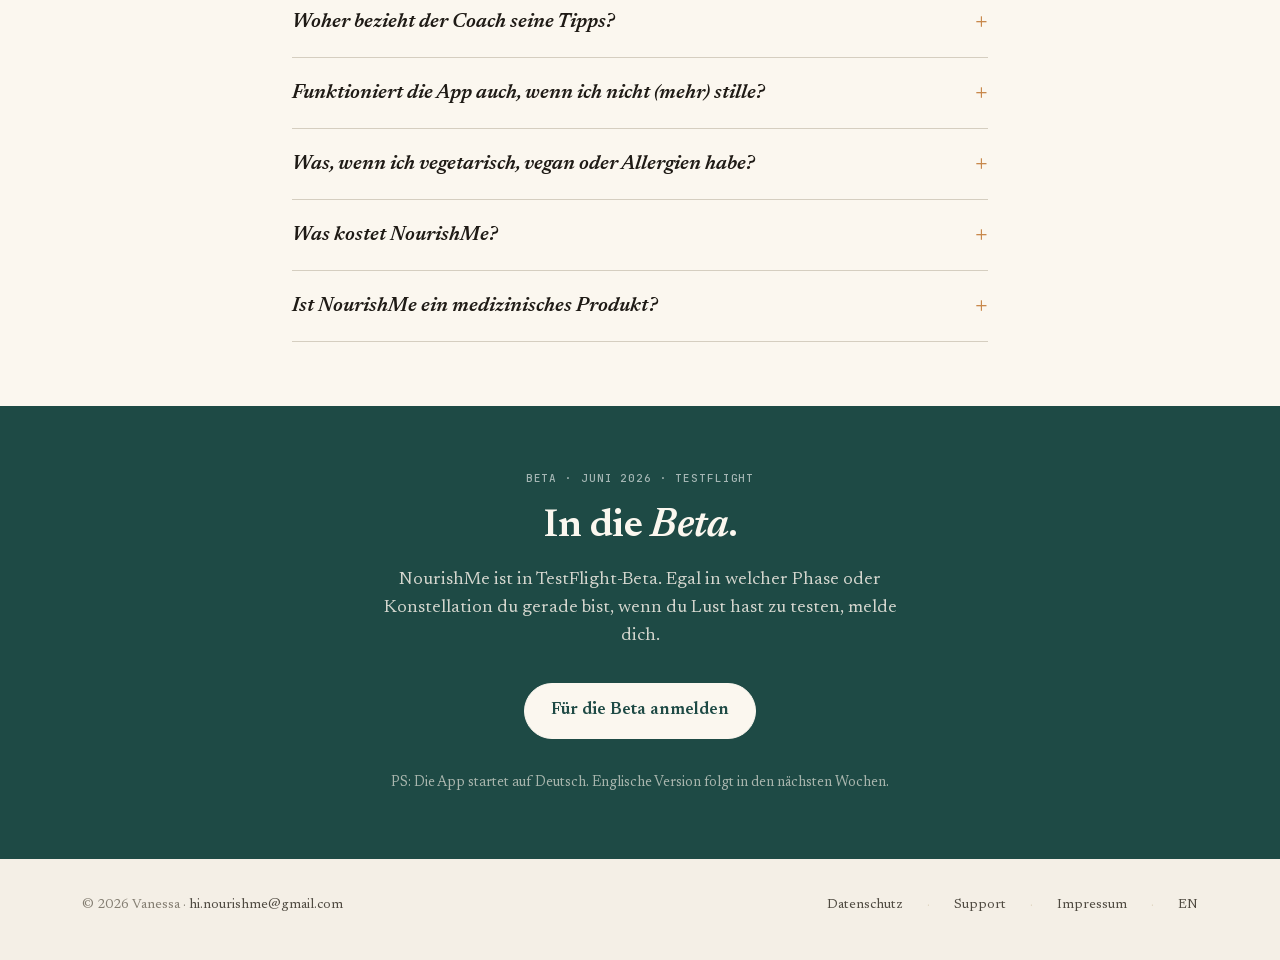
==== commit a22f367b: "Landing demo: two-column on desktop, larger player The centered card was smaller than the hero mocku" ====
--- a/docs/index.html
+++ b/docs/index.html
@@ -494,38 +494,45 @@
   }
 
   /* ─────────── Demo video ─────────── */
-  /* Click-to-play (preload="none") so the 10 MB file doesn't load on
-     page open. Poster image is a frame from the 3 s mark to give a
-     sense of the app shape before play. Max-width keeps the player
-     ergonomic on desktop without ballooning into a billboard. */
+  /* Two-column on desktop (copy left, player right), single column on
+     mobile (copy on top, player below). Player stays click-to-play
+     (preload="none") so the 10 MB MP4 doesn't load on page open; the
+     poster image is grabbed at the 3 s mark so the box previews the
+     app shape, not a black rectangle. */
   .demo {
     padding: 72px 0;
     background: var(--paper);
     border-top: 0.5px solid var(--rule);
   }
-  .demo-head {
-    text-align: center;
-    max-width: 640px;
-    margin: 0 auto 36px;
-  }
-  .demo-head .mono { color: var(--ink-mute); }
-  .demo-head h2 {
-    margin: 10px 0 12px;
+  .demo-grid {
+    display: grid;
+    grid-template-columns: 1fr 1.1fr;
+    gap: 56px;
+    align-items: center;
+  }
+  .demo-copy .mono { color: var(--ink-mute); }
+  .demo-copy h2 {
+    margin: 10px 0 18px;
     letter-spacing: -0.01em;
   }
-  .demo-head p {
+  .demo-copy p {
     color: var(--ink-soft);
     font-size: 17px;
-    line-height: 1.5;
-    margin: 0;
+    line-height: 1.55;
+    margin: 0 0 14px;
+    max-width: 460px;
   }
   .demo-player {
-    max-width: 420px;
+    /* Portrait video (888x1108 ~= 4:5). Capping at 480 px keeps the
+       1108/888 * 480 = 600 px height inside one screenful on desktop
+       and prevents the section from dominating taller than the hero. */
+    max-width: 480px;
+    width: 100%;
     margin: 0 auto;
-    border-radius: 28px;
+    border-radius: 32px;
     overflow: hidden;
-    box-shadow: 0 20px 60px rgba(30, 74, 69, 0.18),
-                0 4px 12px rgba(30, 74, 69, 0.10);
+    box-shadow: 0 24px 70px rgba(30, 74, 69, 0.20),
+                0 6px 16px rgba(30, 74, 69, 0.10);
     background: var(--ink);
   }
   .demo-player video {
@@ -725,6 +732,11 @@
     .selector-output-numbers { border-left: none; border-top: 0.5px solid var(--rule); padding-left: 0; padding-top: 18px; text-align: left; }
     .story-grid { grid-template-columns: 1fr; gap: 28px; }
     .story-photo { width: 180px; height: 220px; }
+    /* Demo: stack copy on top, player below. Center both since the
+       text loses its left-anchor without the right column. */
+    .demo-grid { grid-template-columns: 1fr; gap: 32px; text-align: center; }
+    .demo-copy p { margin-left: auto; margin-right: auto; }
+    .demo-player { max-width: min(380px, 86vw); }
     .basis-list { grid-template-columns: 1fr; }
     .beta h2 { font-size: 30px; }
   }
@@ -812,6 +824,28 @@
     .footer-inner .grow { flex-basis: 100%; margin-bottom: 8px; }
   }
 </style>
+
+<!-- PostHog (EU). Same project as the app's analytics: lets us see landing
+     visits in the same dashboard as the in-app funnel, and eventually
+     stitch landing-visitor → app-install when the user logs in. The
+     project API key is a public frontend key, safe to commit. Anonymous-
+     only: person_profiles 'identified_only' means no Person object is
+     created for visitors who never call identify() - so the landing
+     records pageview counts without producing 1-profile-per-visitor noise.
+     respect_dnt honours the browser's Do-Not-Track signal. -->
+<script>
+  !function(t,e){var o,n,p,r;e.__SV||(window.posthog=e,e._i=[],e.init=function(i,s,a){function g(t,e){var o=e.split(".");2==o.length&&(t=t[o[0]],e=o[1]);t[e]=function(){t.push([e].concat(Array.prototype.slice.call(arguments,0)))}}(p=t.createElement("script")).type="text/javascript",p.crossOrigin="anonymous",p.async=!0,p.src=s.api_host.replace(".i.posthog.com","-assets.i.posthog.com")+"/static/array.js",(r=t.getElementsByTagName("script")[0]).parentNode.insertBefore(p,r);var u=e;for(void 0!==a?u=e[a]=[]:a="posthog",u.people=u.people||[],u.toString=function(t){var e="posthog";return"posthog"!==a&&(e+="."+a),t||(e+=" (stub)"),e},u.people.toString=function(){return u.toString(1)+".people (stub)"},o="init capture register register_once register_for_session unregister unregister_for_session getFeatureFlag getFeatureFlagPayload isFeatureEnabled reloadFeatureFlags updateEarlyAccessFeatureEnrollment getEarlyAccessFeatures on onFeatureFlags onSessionId getSurveys getActiveMatchingSurveys renderSurvey canRenderSurvey getNextSurveyStep identify setPersonProperties group resetGroups setPersonPropertiesForFlags resetPersonPropertiesForFlags setGroupPropertiesForFlags resetGroupPropertiesForFlags reset get_distinct_id getGroups get_session_id get_session_replay_url alias set_config startSessionRecording stopSessionRecording sessionRecordingStarted captureException loadToolbar get_property getSessionProperty createPersonProfile opt_in_capturing opt_out_capturing has_opted_in_capturing has_opted_out_capturing clear_opt_in_out_capturing debug getPageViewId".split(" "),n=0;n<o.length;n++)g(u,o[n]);e._i.push([i,s,a])},e.__SV=1)}(document,window.posthog||[]);
+  posthog.init('phc_BRspCTLQueq8v9XYFhQ5F7MuakjTBVtmuKQs27ZgqWCa', {
+    api_host: 'https://eu.i.posthog.com',
+    person_profiles: 'identified_only',
+    capture_pageview: true,
+    capture_pageleave: true,
+    respect_dnt: true,
+  });
+  // Tag every landing event with the page language so DE vs EN traffic
+  // is splittable without parsing $current_url.
+  posthog.register({ landing_locale: 'de' });
+</script>
 </head>
 <body>
 
@@ -1079,11 +1113,12 @@
 
 <!-- ─────────── Demo video ─────────── -->
 <section class="demo">
-  <div class="wrap">
-    <div class="demo-head">
+  <div class="wrap demo-grid">
+    <div class="demo-copy">
       <span class="mono">Sieh es in Aktion</span>
       <h2 class="section-title">Eine Minute, die App live.</h2>
-      <p>Vom Onboarding über die erste geloggte Mahlzeit bis zur Coach-Antwort. Tippe auf Play.</p>
+      <p>Vom Onboarding über die erste geloggte Mahlzeit bis zur Coach-Antwort.</p>
+      <p>Statt langer Erklärungen: schau dir an, wie sich das Loggen anfühlt, was nach jeder Mahlzeit zurückkommt und wie die Mikronährstoffe live mitlaufen.</p>
     </div>
     <div class="demo-player">
       <video
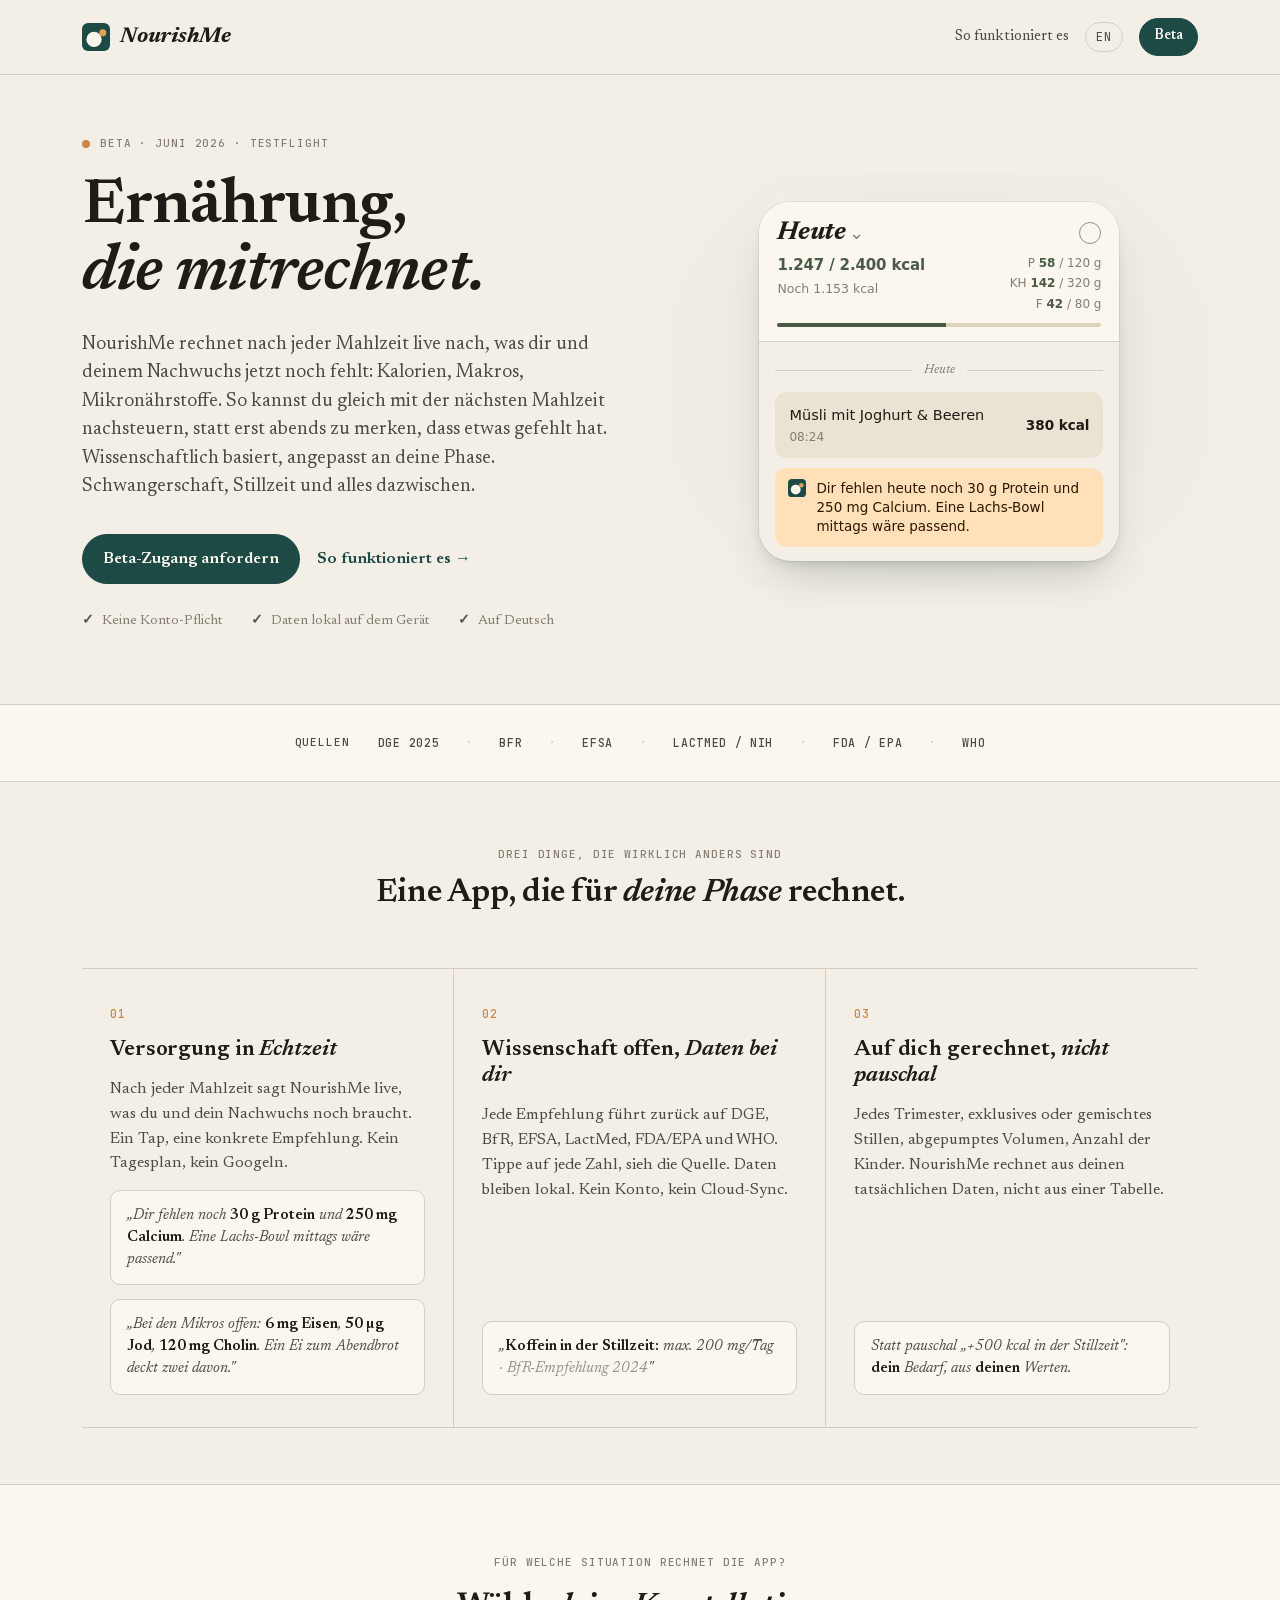
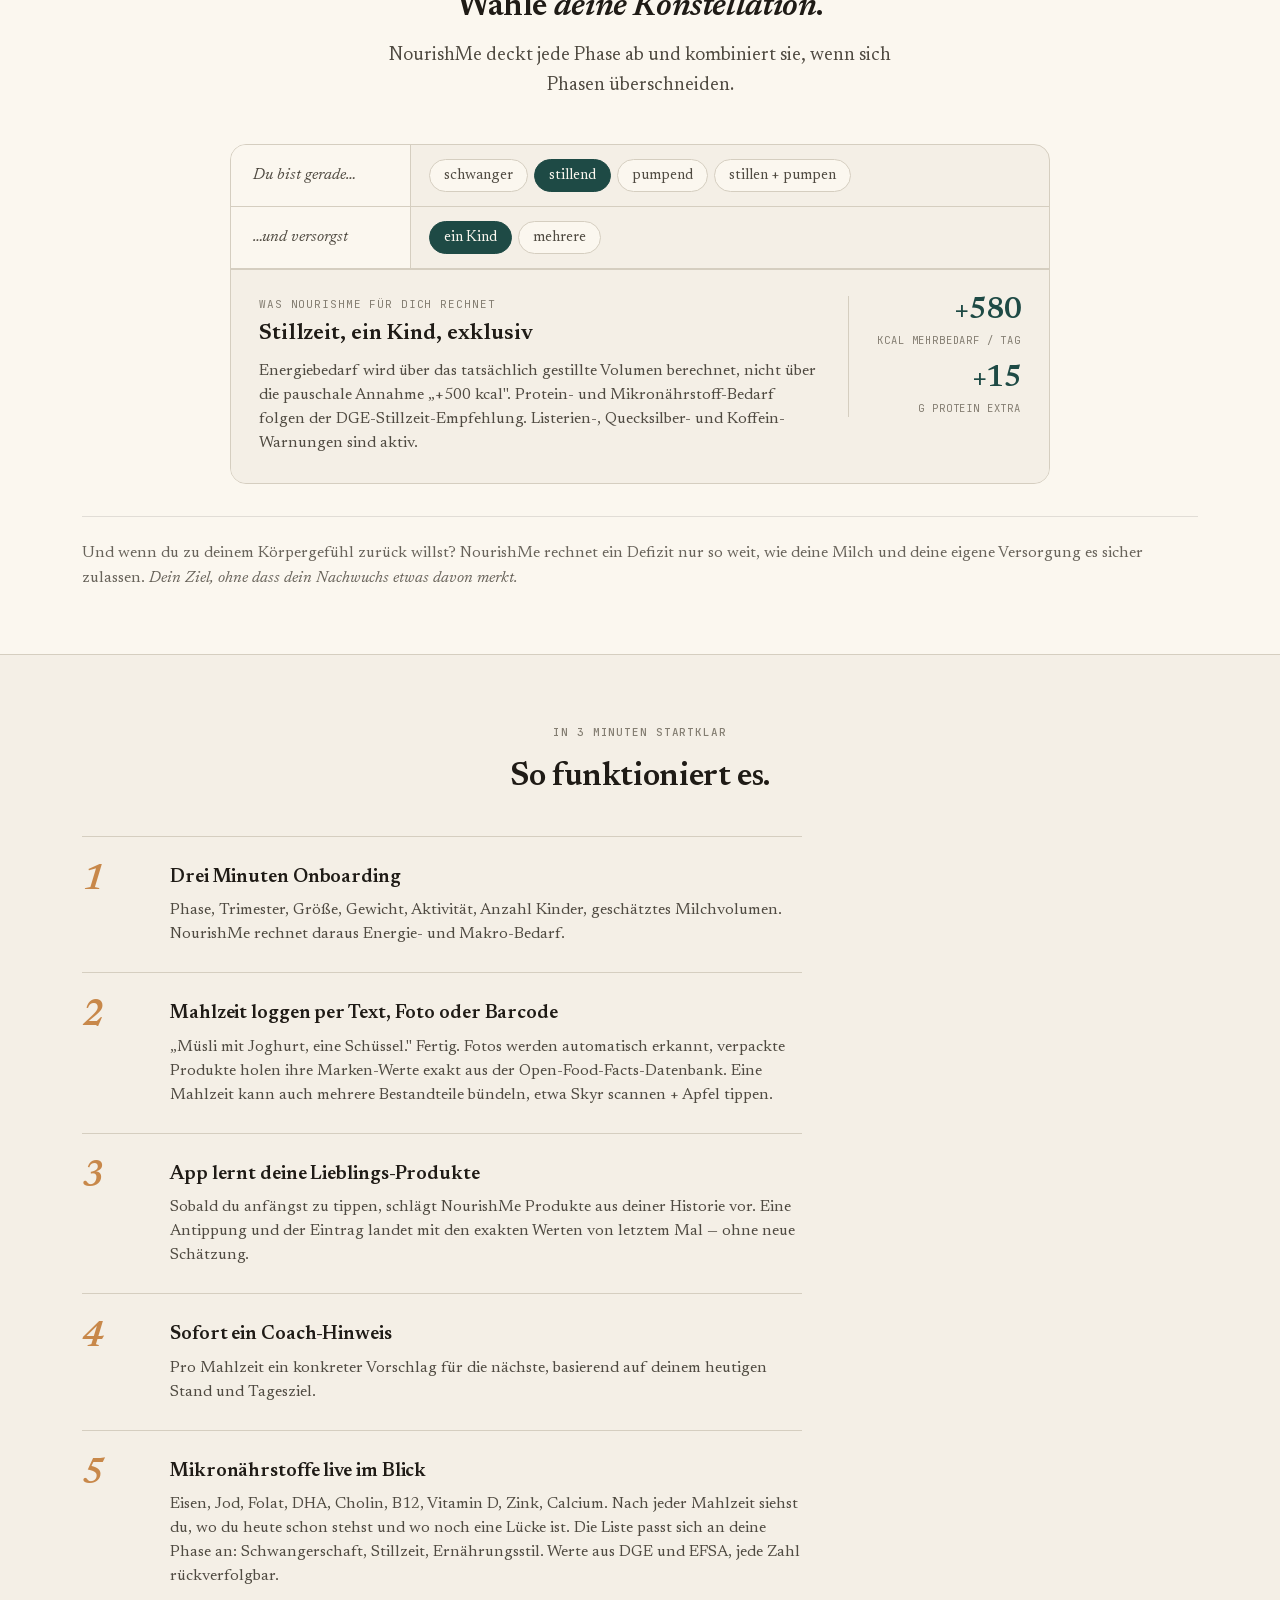
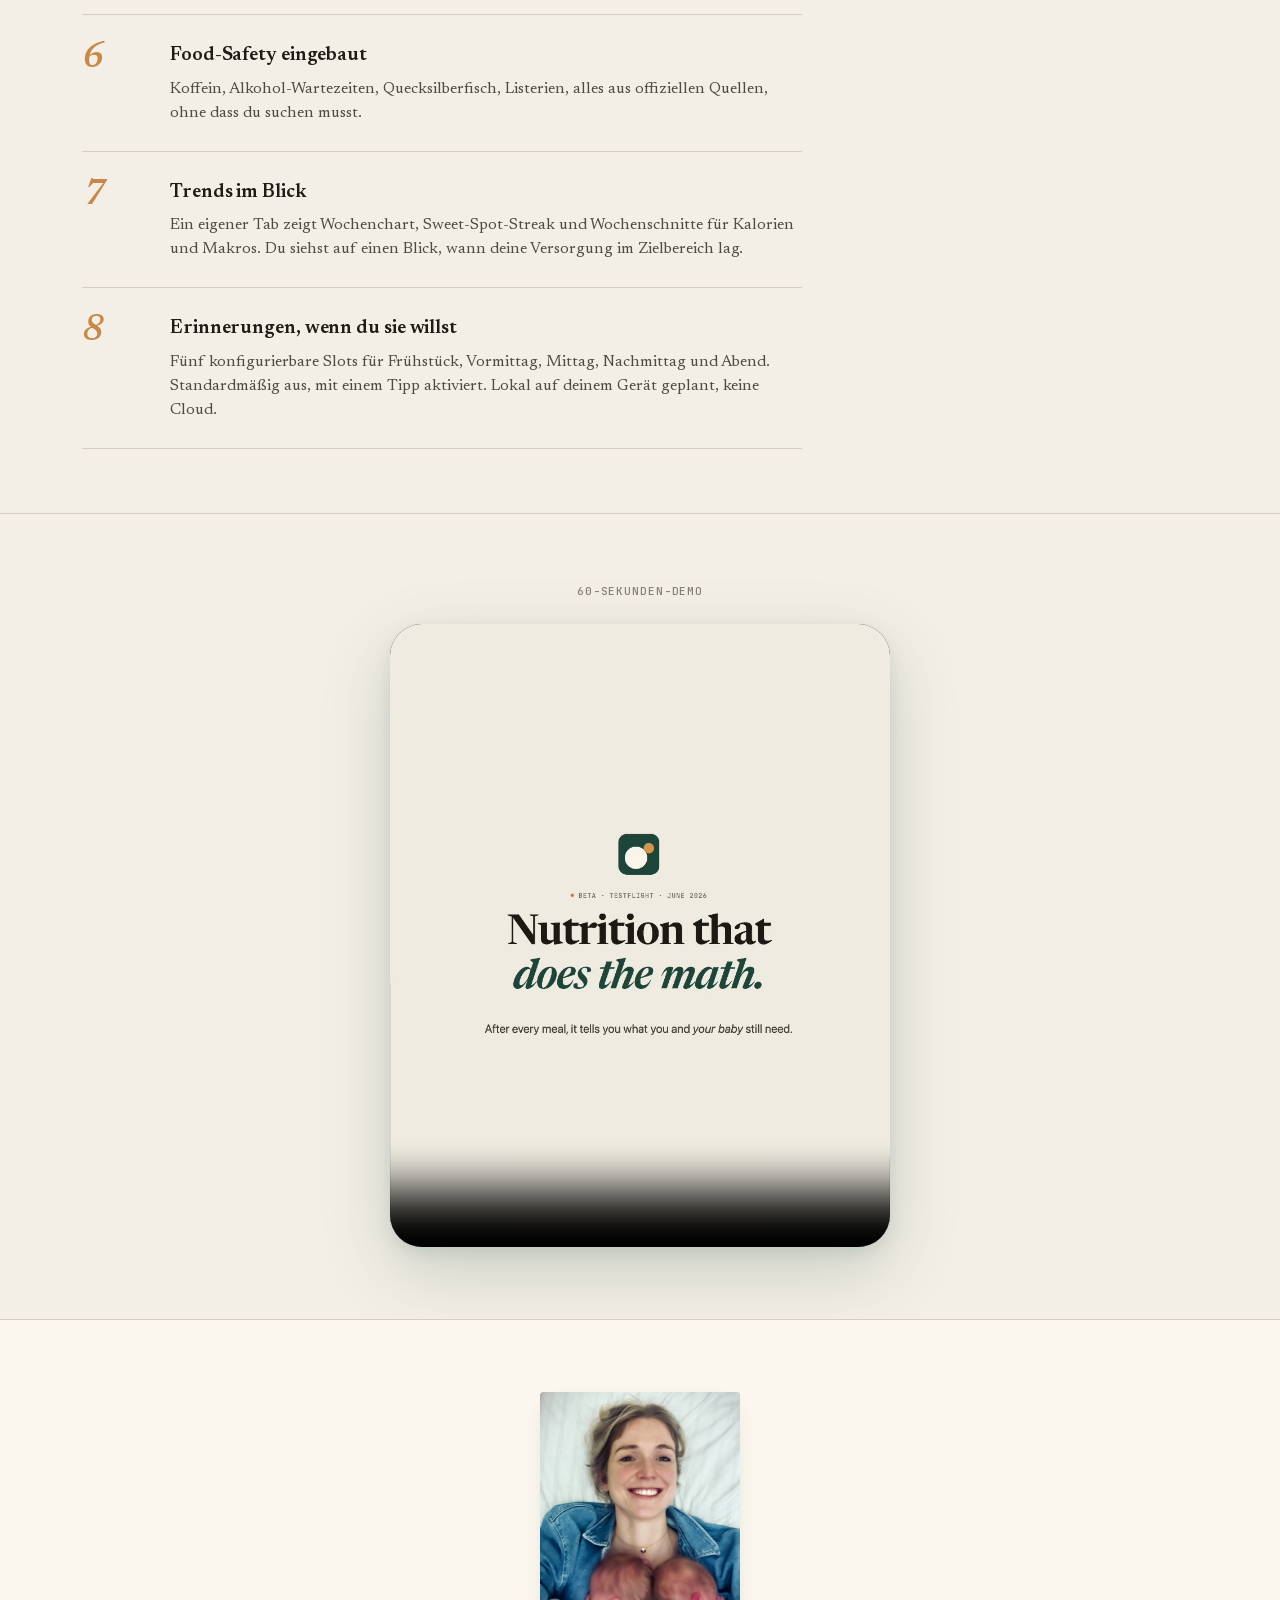
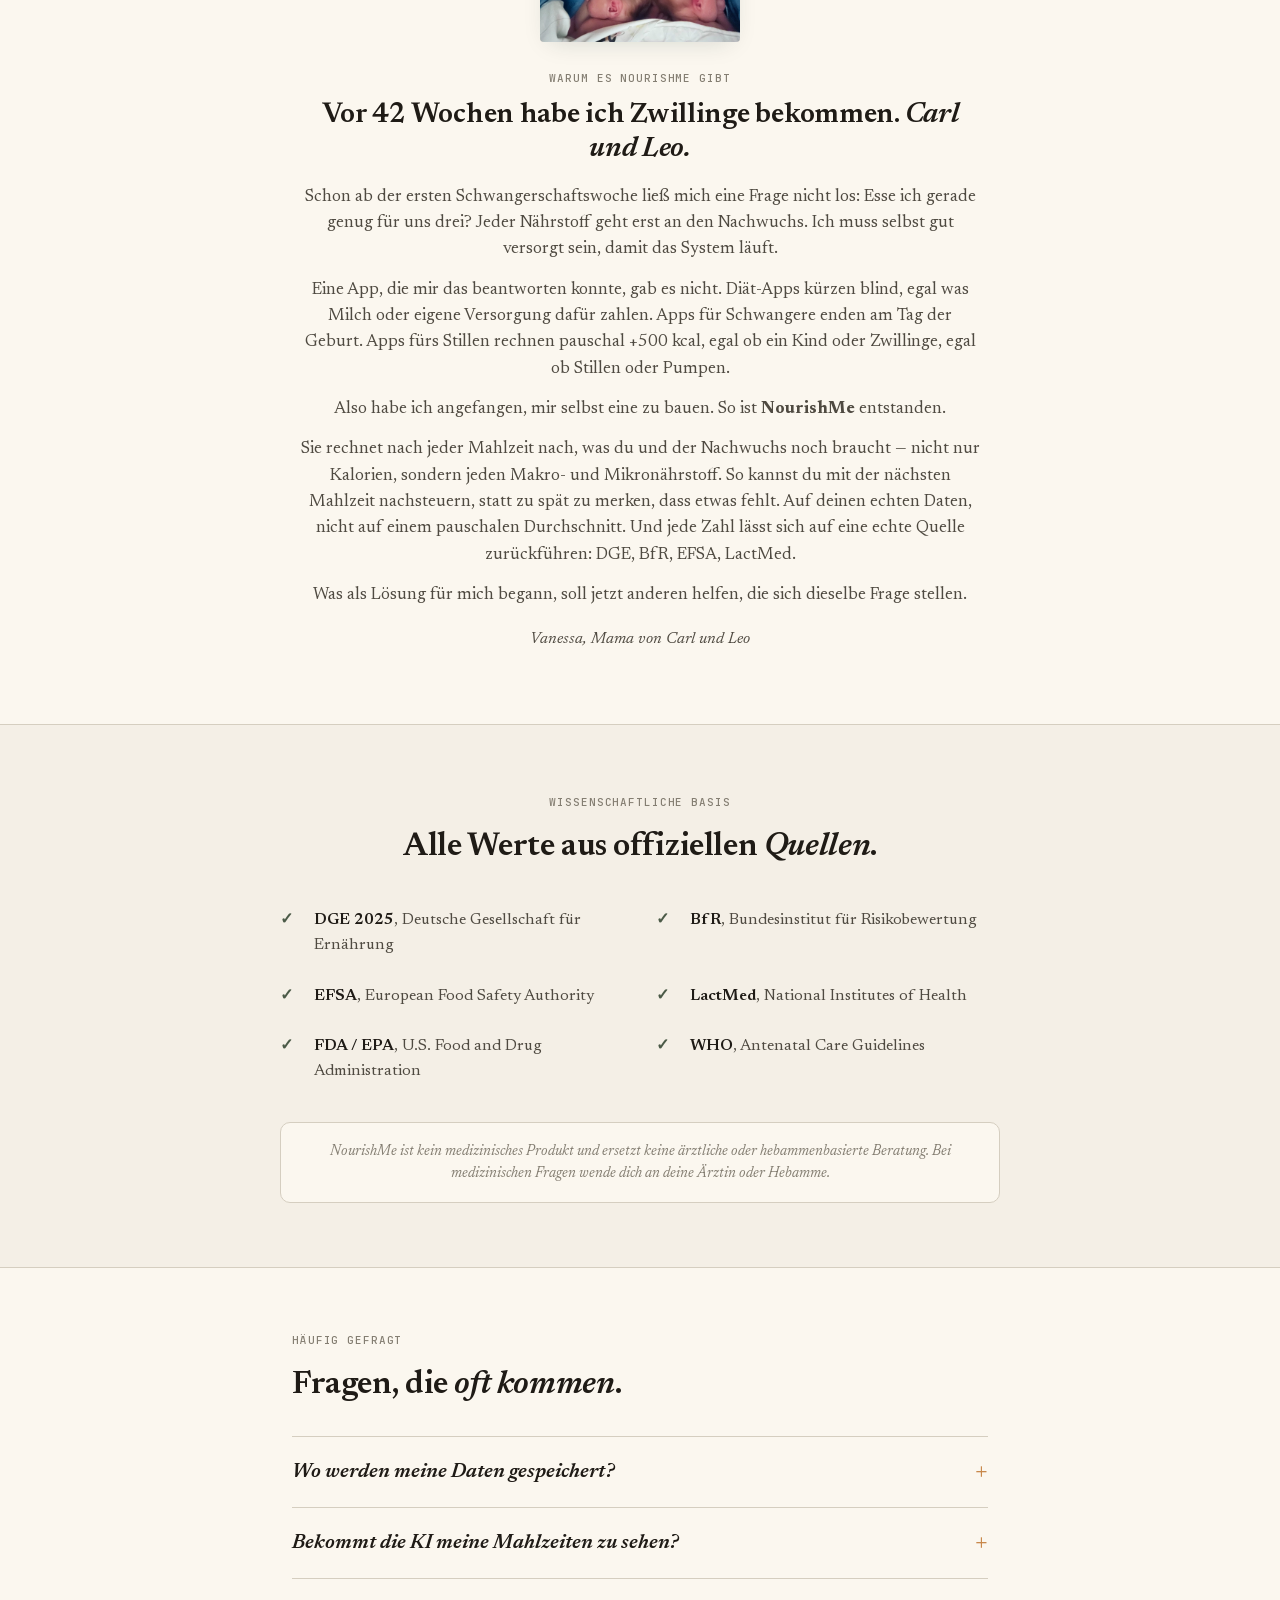
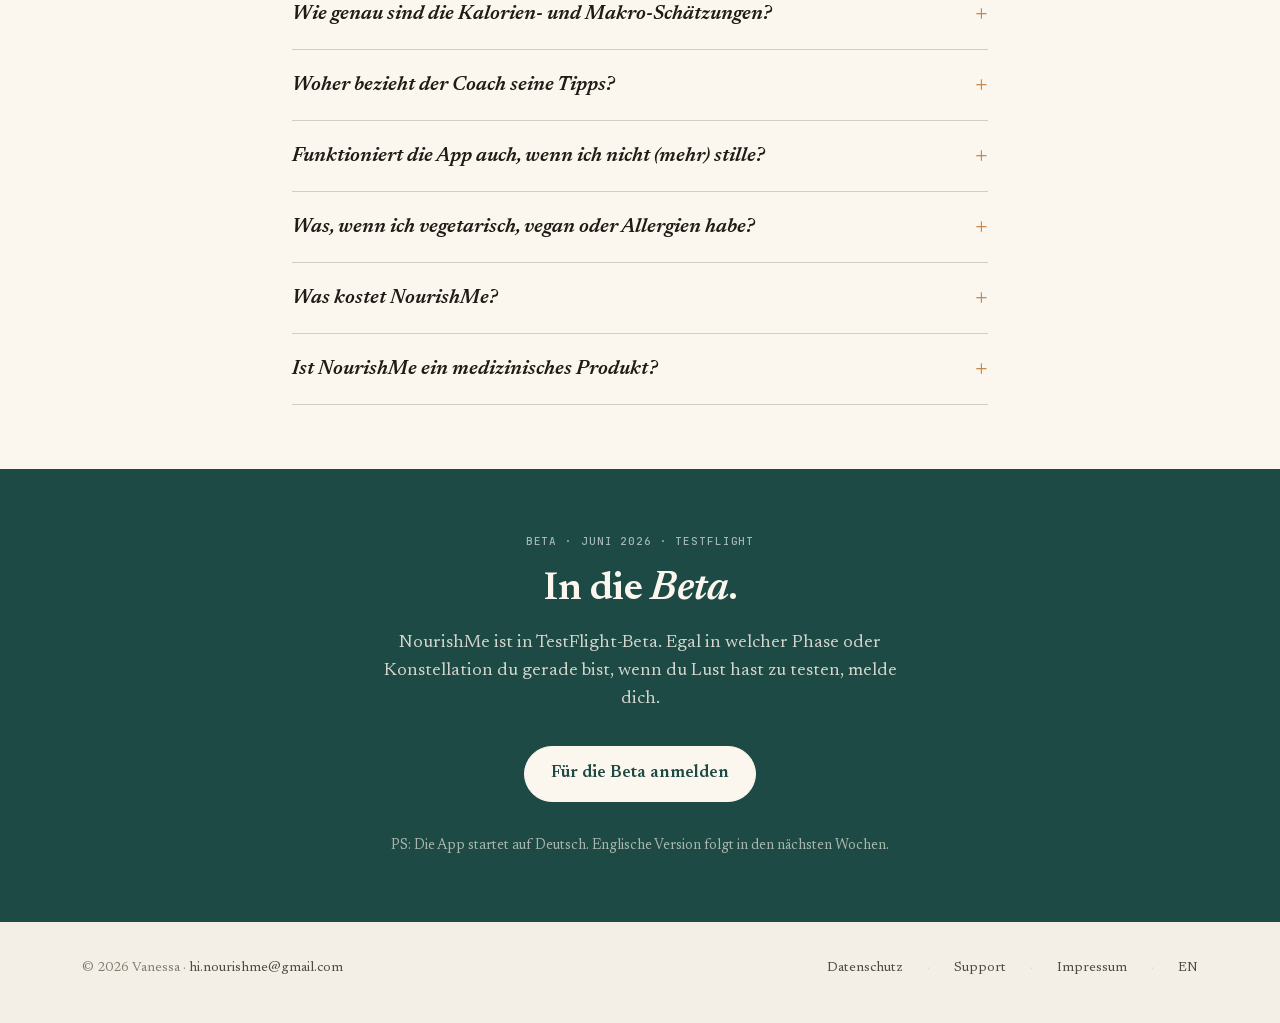
==== commit d0848f24: "Demo section: drop the pitch copy, let the player speak The two-column variant had me writing "watch" ====
--- a/docs/index.html
+++ b/docs/index.html
@@ -494,39 +494,28 @@
   }
 
   /* ─────────── Demo video ─────────── */
-  /* Two-column on desktop (copy left, player right), single column on
-     mobile (copy on top, player below). Player stays click-to-play
+  /* Centered single column. The player IS the section - no pitch text
+     above it, since the play button is its own call to action. Just a
+     compact mono label so the section has a name. Click-to-play
      (preload="none") so the 10 MB MP4 doesn't load on page open; the
      poster image is grabbed at the 3 s mark so the box previews the
      app shape, not a black rectangle. */
   .demo {
-    padding: 72px 0;
+    padding: 64px 0 72px;
     background: var(--paper);
     border-top: 0.5px solid var(--rule);
-  }
-  .demo-grid {
-    display: grid;
-    grid-template-columns: 1fr 1.1fr;
-    gap: 56px;
-    align-items: center;
-  }
-  .demo-copy .mono { color: var(--ink-mute); }
-  .demo-copy h2 {
-    margin: 10px 0 18px;
-    letter-spacing: -0.01em;
-  }
-  .demo-copy p {
-    color: var(--ink-soft);
-    font-size: 17px;
-    line-height: 1.55;
-    margin: 0 0 14px;
-    max-width: 460px;
+    text-align: center;
+  }
+  .demo .mono {
+    color: var(--ink-mute);
+    display: inline-block;
+    margin-bottom: 24px;
   }
   .demo-player {
-    /* Portrait video (888x1108 ~= 4:5). Capping at 480 px keeps the
-       1108/888 * 480 = 600 px height inside one screenful on desktop
-       and prevents the section from dominating taller than the hero. */
-    max-width: 480px;
+    /* Portrait video (888x1108 ~= 4:5). 500 px wide gives ~625 px
+       height on desktop - prominent without dominating taller than
+       the hero section above it. */
+    max-width: 500px;
     width: 100%;
     margin: 0 auto;
     border-radius: 32px;
@@ -732,11 +721,9 @@
     .selector-output-numbers { border-left: none; border-top: 0.5px solid var(--rule); padding-left: 0; padding-top: 18px; text-align: left; }
     .story-grid { grid-template-columns: 1fr; gap: 28px; }
     .story-photo { width: 180px; height: 220px; }
-    /* Demo: stack copy on top, player below. Center both since the
-       text loses its left-anchor without the right column. */
-    .demo-grid { grid-template-columns: 1fr; gap: 32px; text-align: center; }
-    .demo-copy p { margin-left: auto; margin-right: auto; }
-    .demo-player { max-width: min(380px, 86vw); }
+    /* Demo: smaller player on phones so it doesn't fill the screen. */
+    .demo { padding: 52px 0 56px; }
+    .demo-player { max-width: min(380px, 86vw); border-radius: 26px; }
     .basis-list { grid-template-columns: 1fr; }
     .beta h2 { font-size: 30px; }
   }
@@ -1113,13 +1100,8 @@
 
 <!-- ─────────── Demo video ─────────── -->
 <section class="demo">
-  <div class="wrap demo-grid">
-    <div class="demo-copy">
-      <span class="mono">Sieh es in Aktion</span>
-      <h2 class="section-title">Eine Minute, die App live.</h2>
-      <p>Vom Onboarding über die erste geloggte Mahlzeit bis zur Coach-Antwort.</p>
-      <p>Statt langer Erklärungen: schau dir an, wie sich das Loggen anfühlt, was nach jeder Mahlzeit zurückkommt und wie die Mikronährstoffe live mitlaufen.</p>
-    </div>
+  <div class="wrap">
+    <span class="mono">60-Sekunden-Demo</span>
     <div class="demo-player">
       <video
         src="video/demo.mp4"
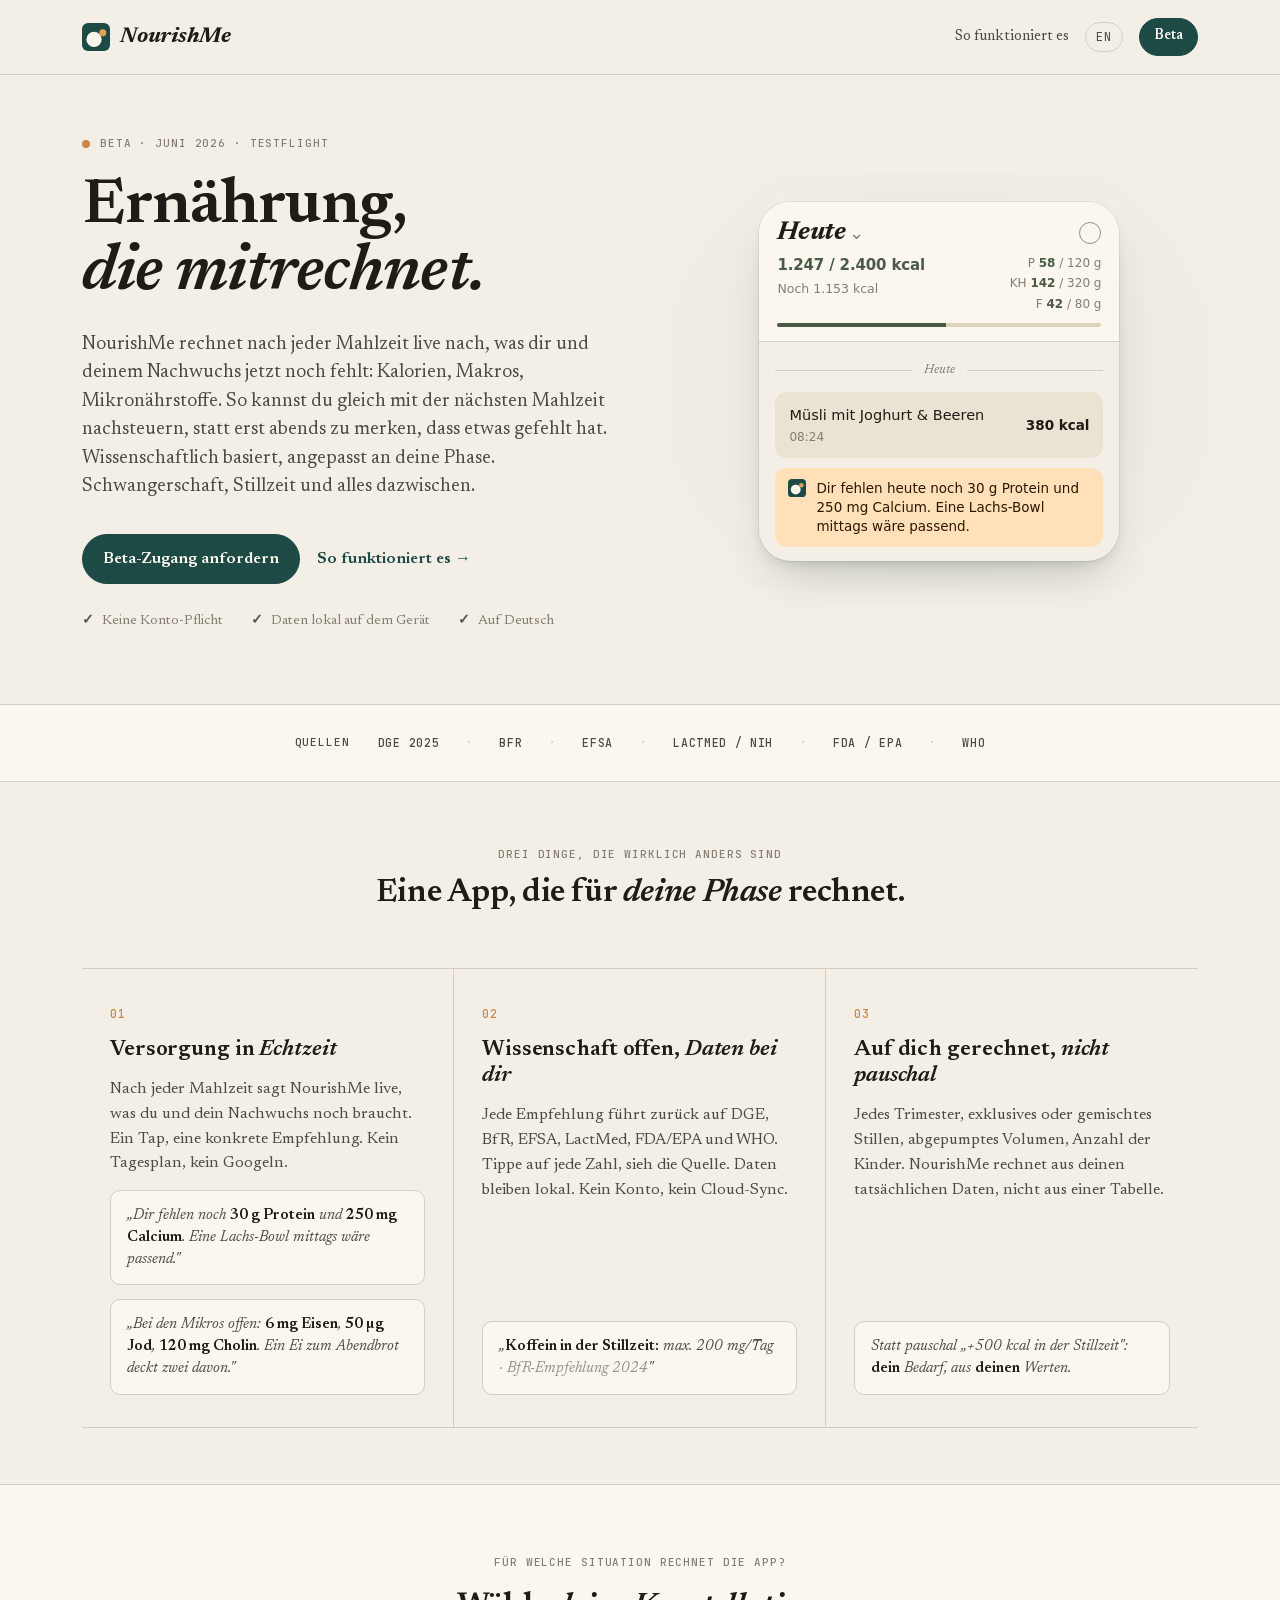
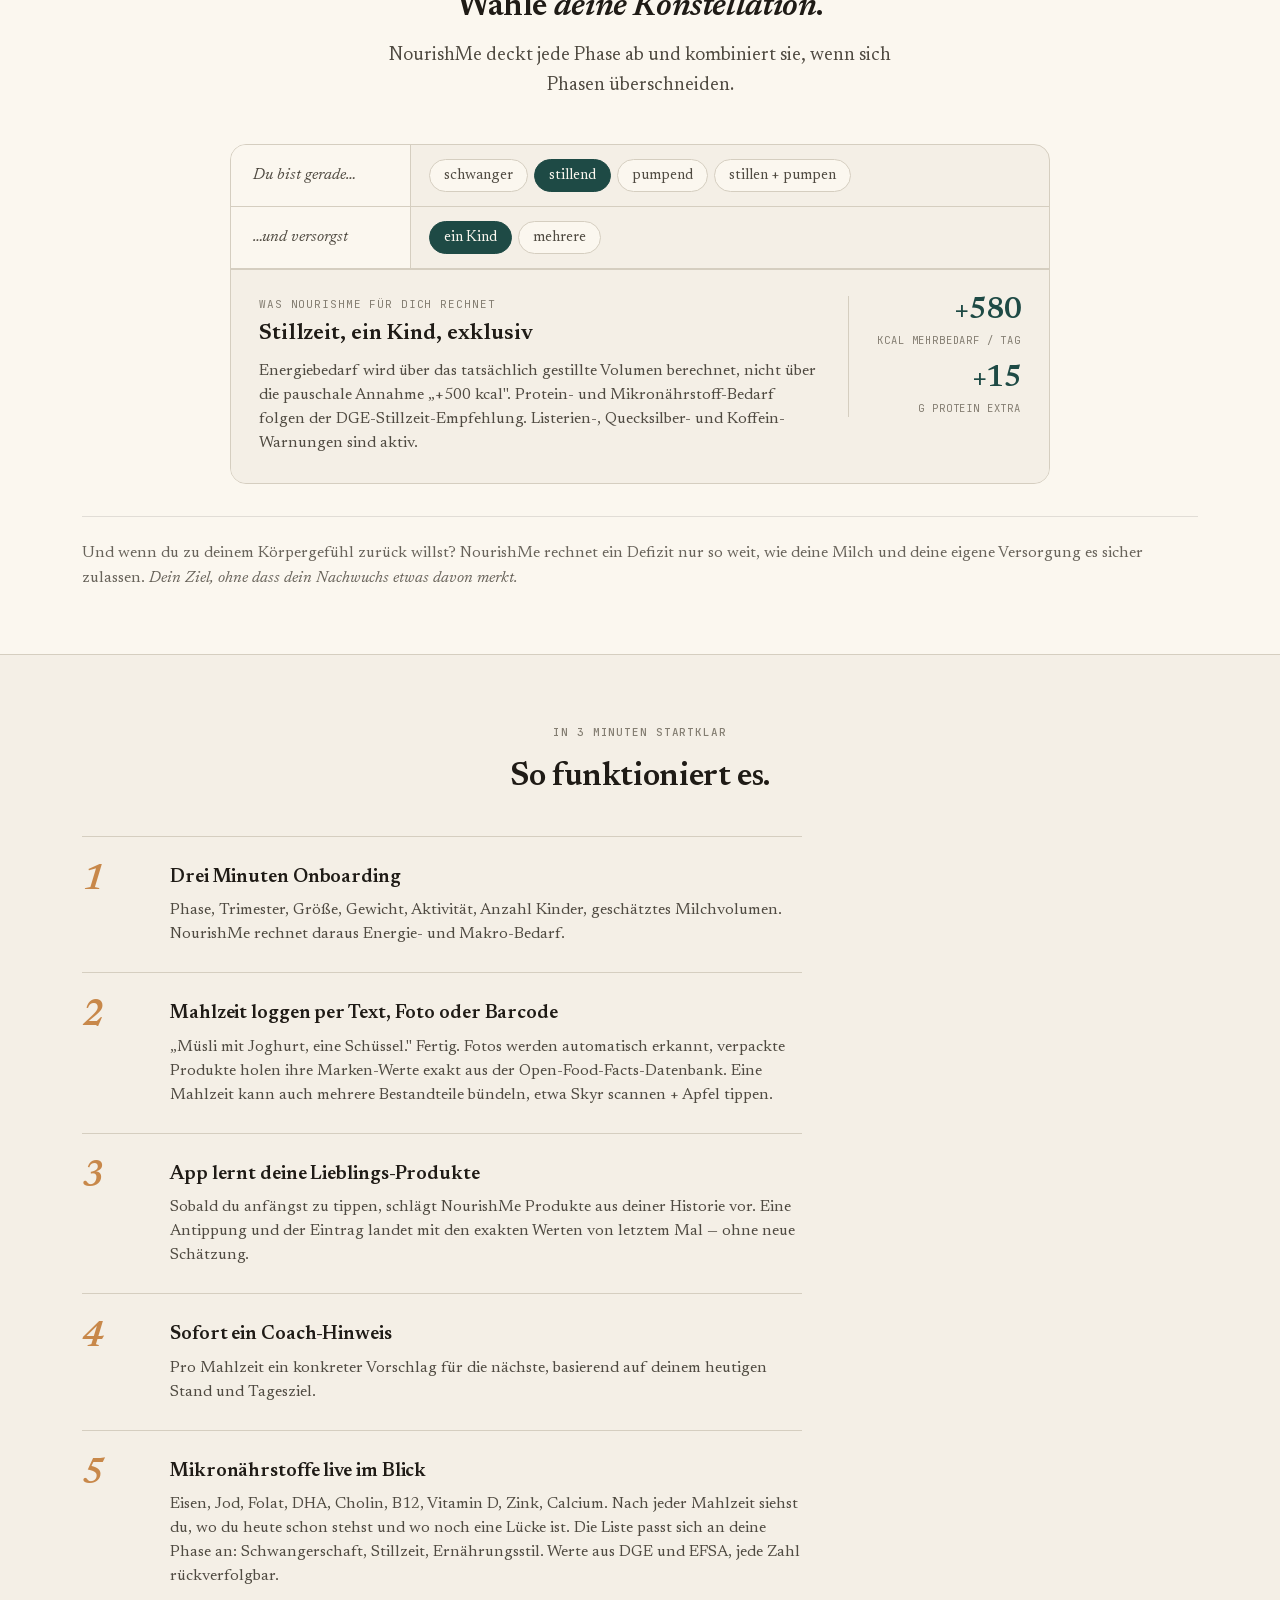
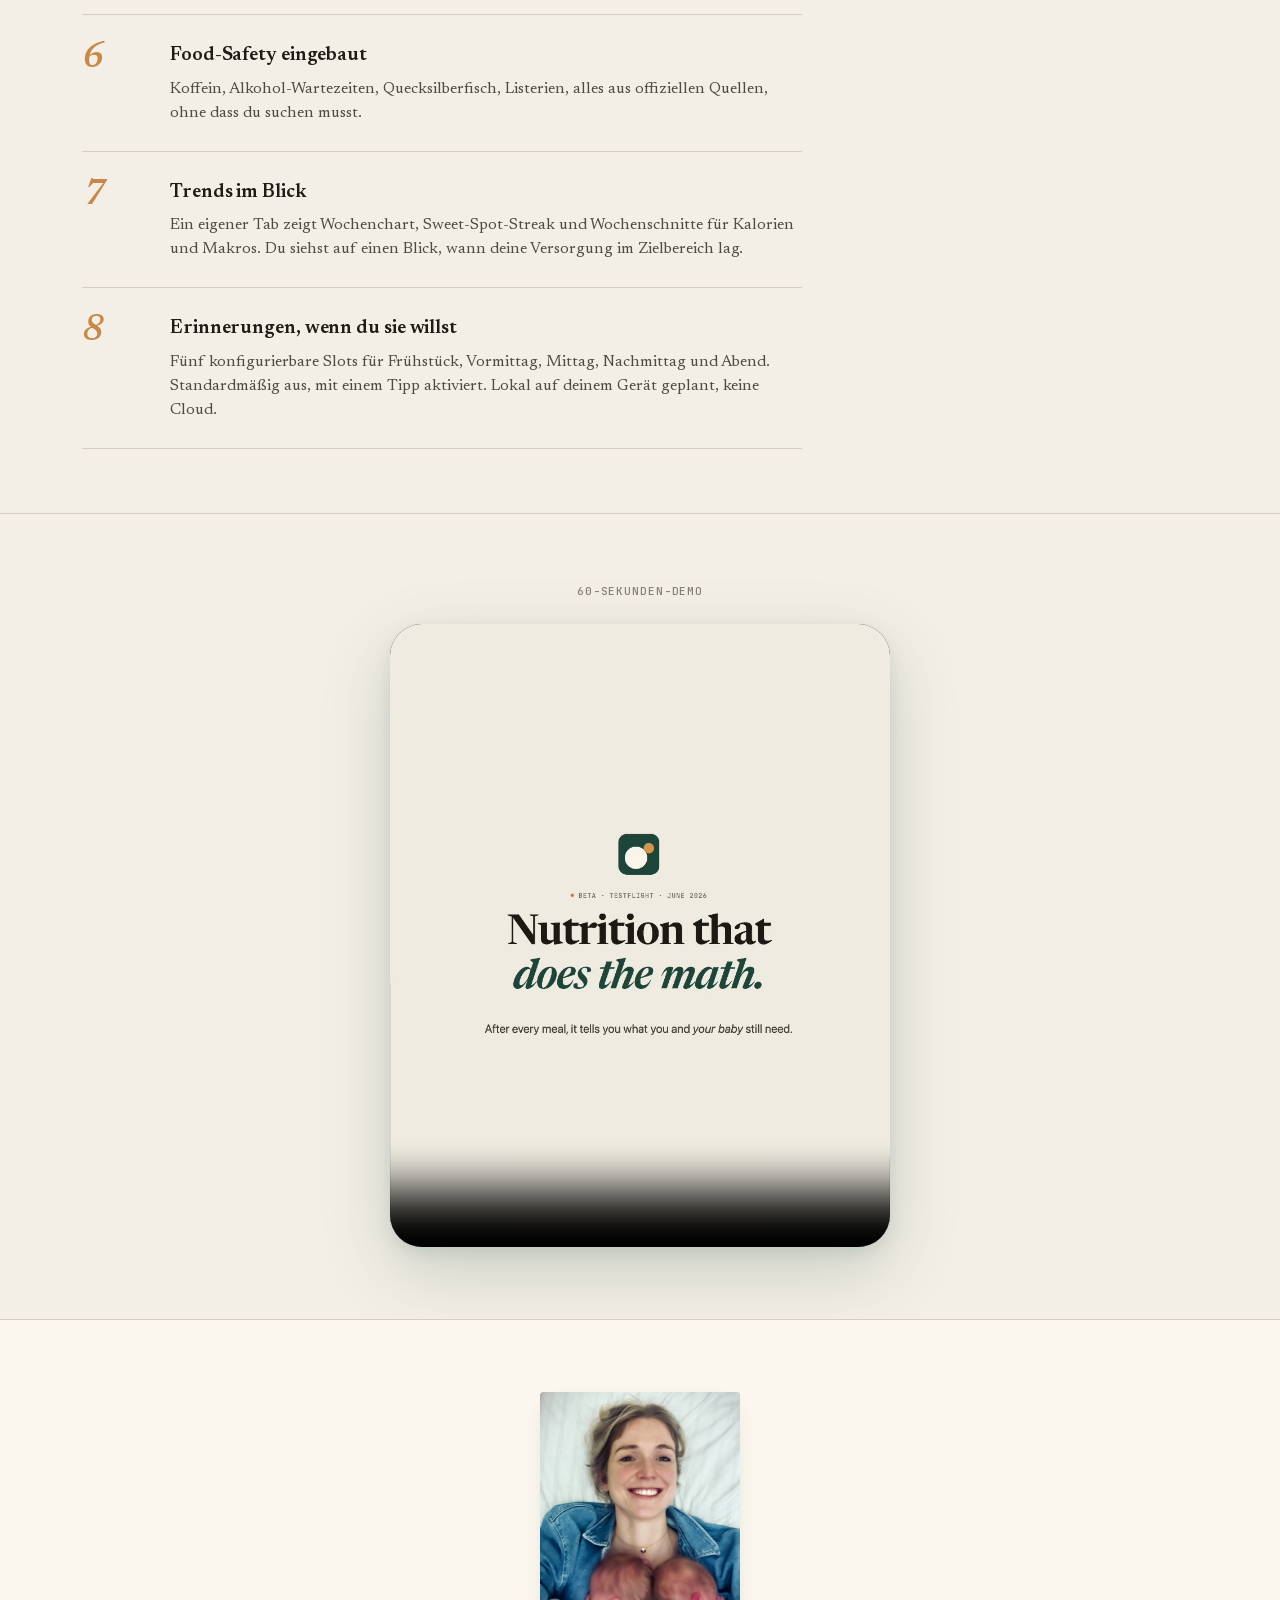
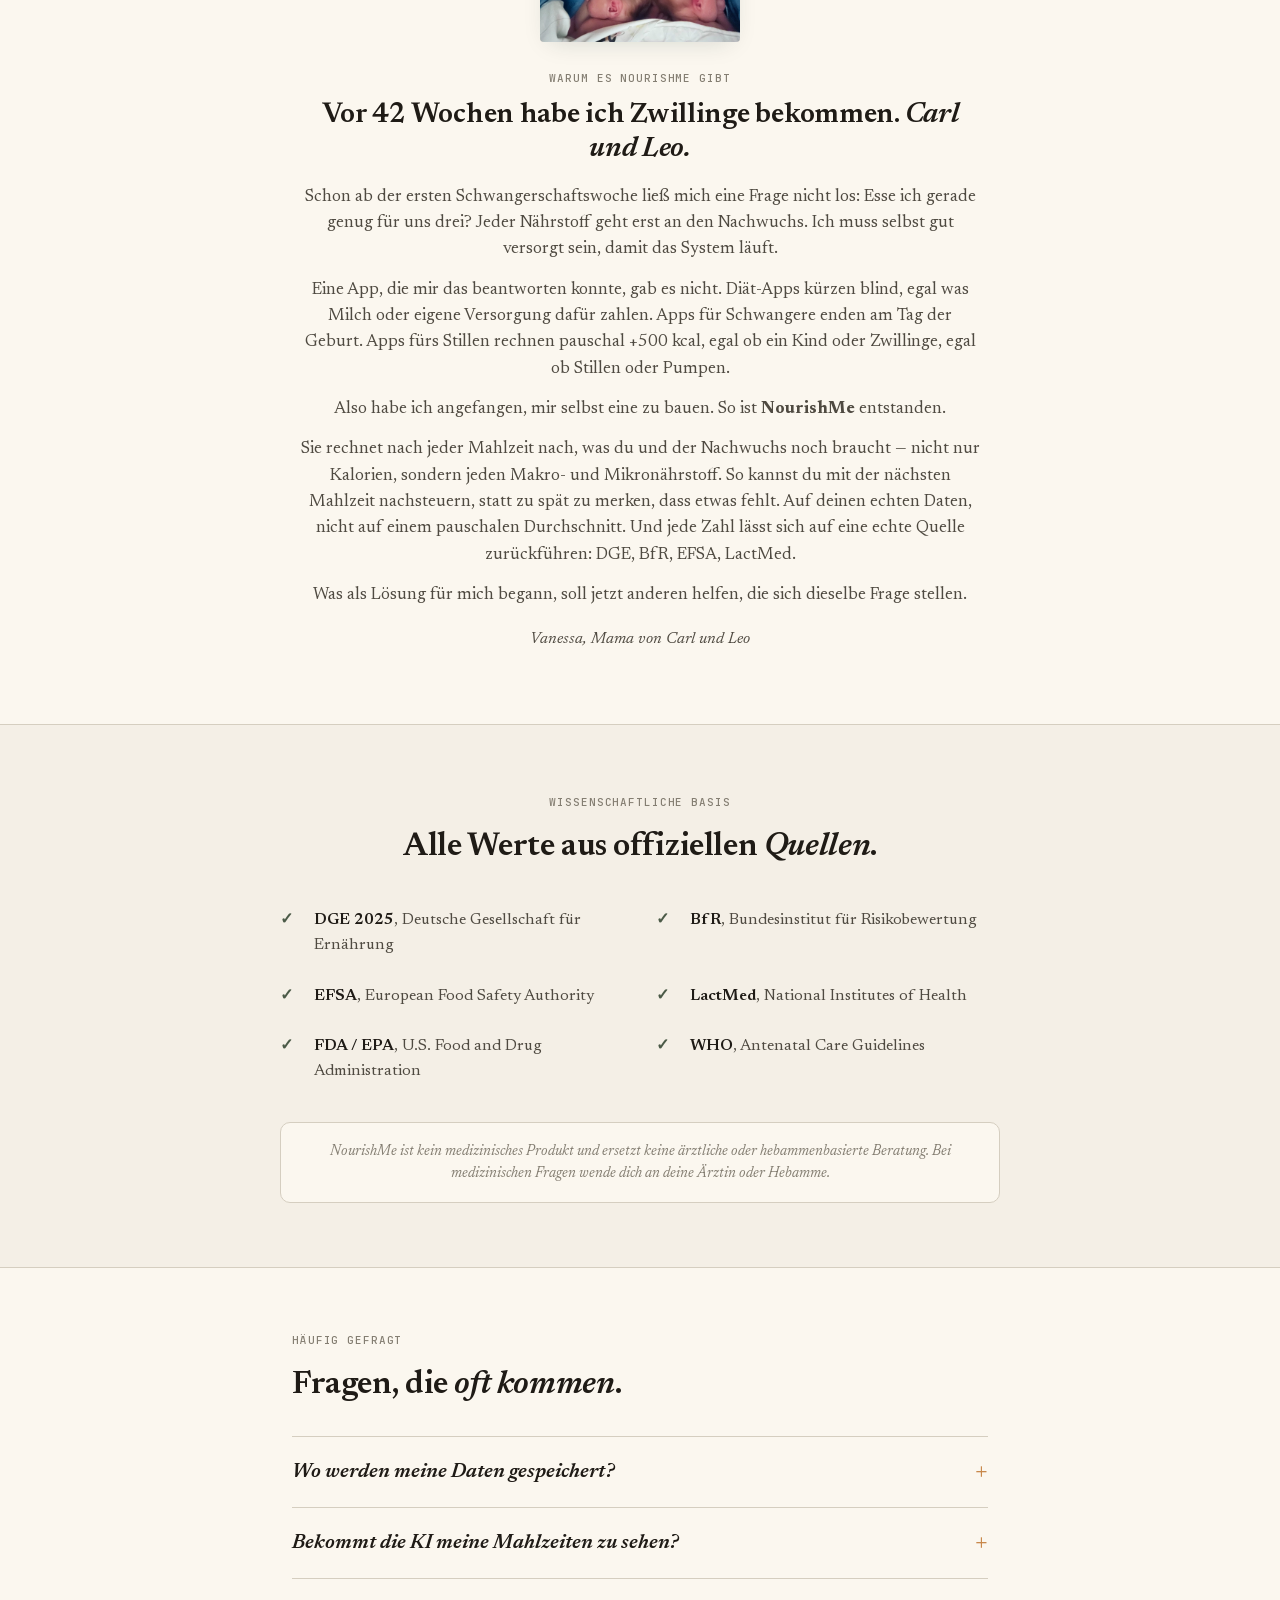
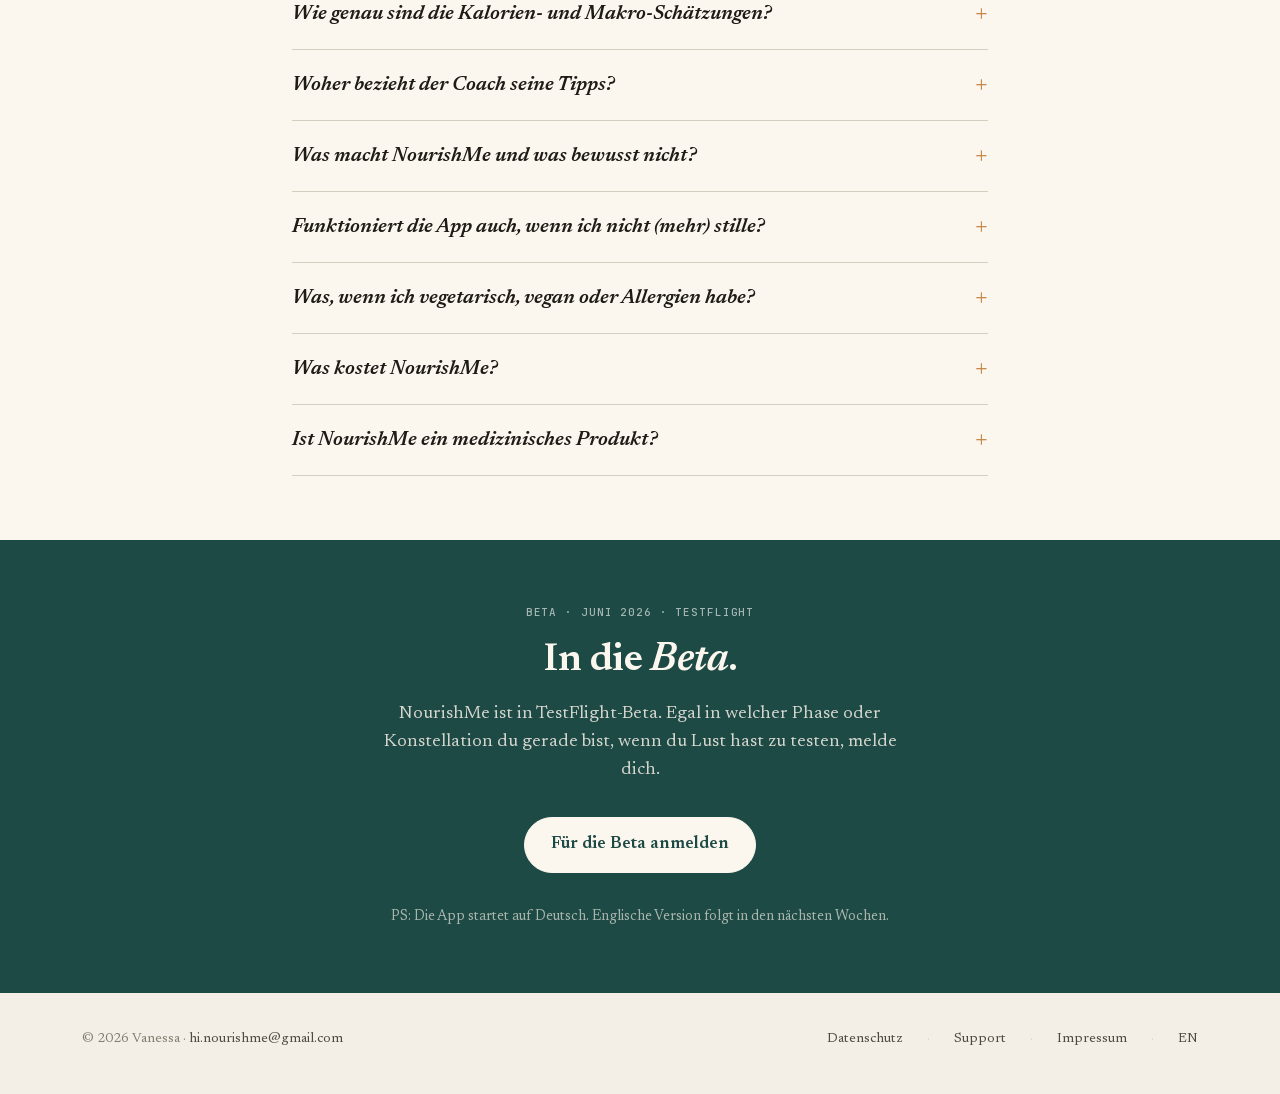
==== commit f2520dab: "Build +36: phase safety filter + UI rework + tandem + kcal anchors Cumulative build covering the ori" ====
--- a/docs/index.html
+++ b/docs/index.html
@@ -1189,6 +1189,10 @@
       <details class="faq-item">
         <summary>Woher bezieht der Coach seine Tipps?</summary>
         <p>Die konkreten Mahlzeit-Vorschläge formuliert ein Sprachmodell (Anthropic Claude). Damit es nicht ins Blaue rät, bekommt es bei jeder Anfrage deinen aktuellen Tagesstand, dein Profil (Phase, Gewicht, Ernährungsstil, Allergien) und einen festen Regel-Rahmen aus offiziellen Quellen mit: Kalorien- und Nährstoff-Bedarfe nach DGE und EFSA, Food-Safety-Schwellen vom BfR, von LactMed, FDA und EPA. Der Coach kombiniert beides, statt sich auf irgendein Trainingswissen aus dem Internet zu verlassen. Jede Zahl im Tagesziel lässt sich auf eine Originalquelle zurückführen.</p>
+      </details>
+      <details class="faq-item">
+        <summary>Was macht NourishMe und was bewusst nicht?</summary>
+        <p>NourishMe begleitet deine Ernährung in Schwangerschaft und Stillzeit, mit Fokus auf Kalorien, Mikronährstoffe wie Jod, DHA und Folsäure, und Lebensmittel-Safety (was ist in welcher Phase okay, was nicht). Bewusst nicht drin: allgemeines Abnehm-Tracking mit Trends und Zielen, Fitness-Streaks, Zyklus-Tracking. Gewicht und Sport-Sessions kannst du eintragen, aber als Input für deinen Kalorienbedarf, nicht als eigene Tracker. Für reines Cycle-Tracking gibt es spezialisierte Apps wie Clue, für Fitness Apple Health.</p>
       </details>
       <details class="faq-item">
         <summary>Funktioniert die App auch, wenn ich nicht (mehr) stille?</summary>
